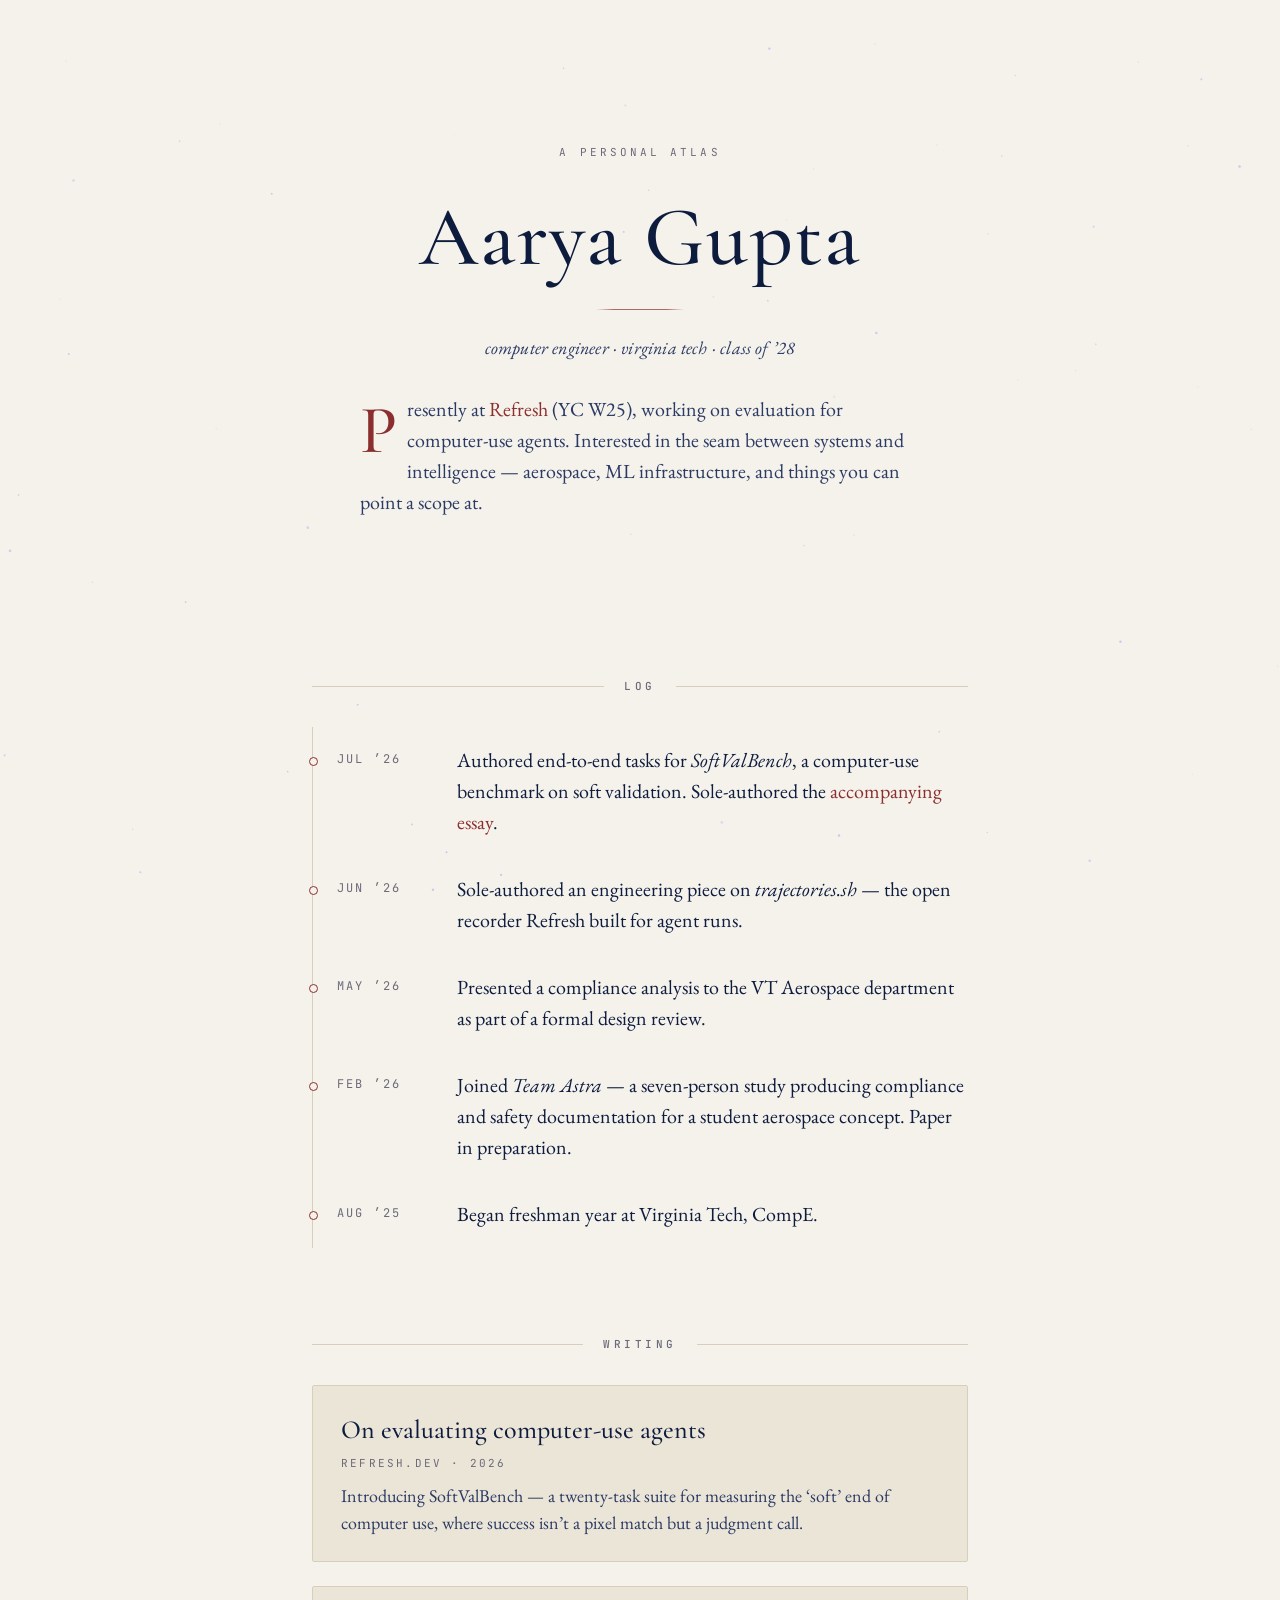
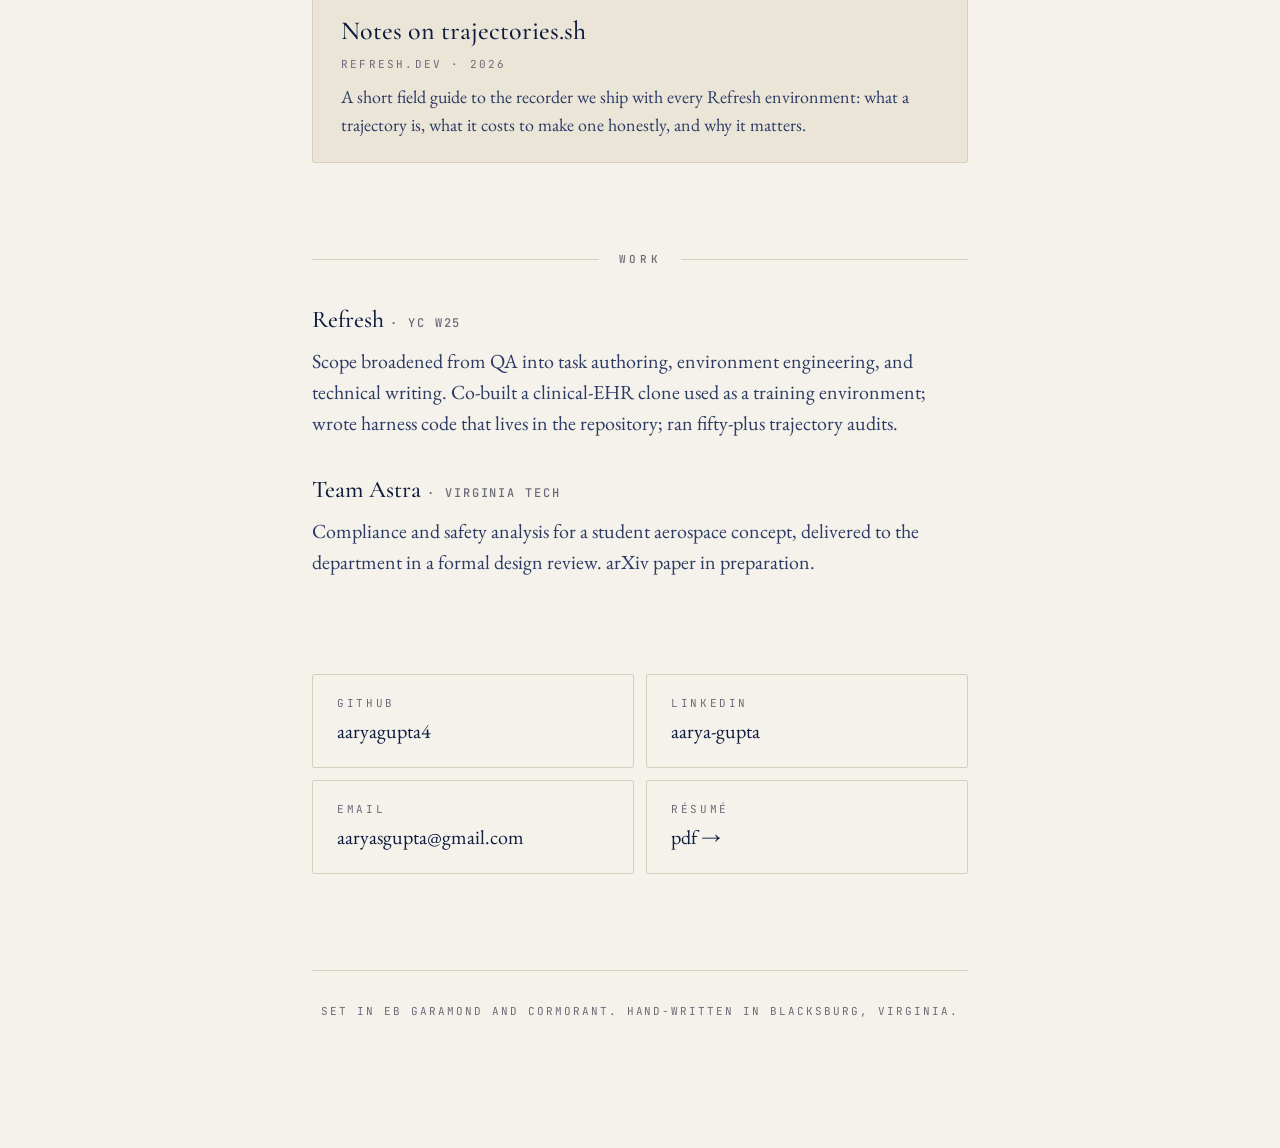
==== index.html @ b0f18395 "initial commit" ====
<!doctype html>
<html lang="en">
  <head>
    <meta charset="utf-8" />
    <meta name="viewport" content="width=device-width, initial-scale=1" />
    <title>Aarya Gupta</title>
    <meta name="description" content="Aarya Gupta — computer engineer, Virginia Tech." />
    <link rel="preconnect" href="https://fonts.googleapis.com" />
    <link rel="preconnect" href="https://fonts.gstatic.com" crossorigin />
    <link
      href="https://fonts.googleapis.com/css2?family=Cormorant+Garamond:ital,wght@0,400;0,500;0,600;1,400&family=EB+Garamond:ital,wght@0,400;0,500;1,400&family=JetBrains+Mono:wght@400;500&display=swap"
      rel="stylesheet"
    />
    <link rel="stylesheet" href="./styles.css" />
  </head>
  <body>
    <canvas id="stars" aria-hidden="true"></canvas>

    <main>
      <header class="hero">
        <p class="eyebrow">a personal atlas</p>
        <h1>Aarya&nbsp;Gupta</h1>
        <div class="rule" aria-hidden="true"></div>
        <p class="subtitle">
          computer engineer &middot; virginia tech &middot; class of &rsquo;28
        </p>
        <p class="lede">
          Presently at <a href="https://refresh.dev" target="_blank" rel="noopener">Refresh</a>
          (YC&nbsp;W25), working on evaluation for computer-use agents.
          Interested in the seam between systems and intelligence &mdash;
          aerospace, ML infrastructure, and things you can point a scope at.
        </p>
      </header>

      <section class="log" aria-labelledby="log-heading">
        <h2 id="log-heading"><span>log</span></h2>
        <ol class="entries">
          <li>
            <time>jul &rsquo;26</time>
            <div>
              <p>
                Authored end-to-end tasks for
                <em>SoftValBench</em>, a computer-use benchmark on soft
                validation. Sole-authored the
                <a href="https://refresh.dev/blog/cua-eval-benchmark" target="_blank" rel="noopener">accompanying essay</a>.
              </p>
            </div>
          </li>
          <li>
            <time>jun &rsquo;26</time>
            <div>
              <p>
                Sole-authored an engineering piece on
                <a href="https://refresh.dev/blog/trajectories-blog-post" target="_blank" rel="noopener"><em>trajectories.sh</em></a>
                &mdash; the open recorder Refresh built for agent runs.
              </p>
            </div>
          </li>
          <li>
            <time>may &rsquo;26</time>
            <div>
              <p>
                Presented a compliance analysis to the VT Aerospace
                department as part of a formal design review.
              </p>
            </div>
          </li>
          <li>
            <time>feb &rsquo;26</time>
            <div>
              <p>
                Joined <em>Team Astra</em> &mdash; a seven-person study
                producing compliance and safety documentation for a
                student aerospace concept. Paper in preparation.
              </p>
            </div>
          </li>
          <li>
            <time>aug &rsquo;25</time>
            <div>
              <p>Began freshman year at Virginia Tech, CompE.</p>
            </div>
          </li>
        </ol>
      </section>

      <section class="writing" aria-labelledby="writing-heading">
        <h2 id="writing-heading"><span>writing</span></h2>
        <ul class="papers">
          <li>
            <a href="https://refresh.dev/blog/cua-eval-benchmark" target="_blank" rel="noopener">
              <h3>On evaluating computer-use agents</h3>
              <p class="meta">refresh.dev &middot; 2026</p>
              <p class="excerpt">
                Introducing SoftValBench &mdash; a twenty-task suite for
                measuring the &lsquo;soft&rsquo; end of computer use, where
                success isn&rsquo;t a pixel match but a judgment call.
              </p>
            </a>
          </li>
          <li>
            <a href="https://refresh.dev/blog/trajectories-blog-post" target="_blank" rel="noopener">
              <h3>Notes on trajectories.sh</h3>
              <p class="meta">refresh.dev &middot; 2026</p>
              <p class="excerpt">
                A short field guide to the recorder we ship with every
                Refresh environment: what a trajectory is, what it costs
                to make one honestly, and why it matters.
              </p>
            </a>
          </li>
        </ul>
      </section>

      <section class="work" aria-labelledby="work-heading">
        <h2 id="work-heading"><span>work</span></h2>
        <div class="entries prose">
          <article>
            <h3>Refresh <span class="dim">&middot; YC W25</span></h3>
            <p>
              Scope broadened from QA into task authoring, environment
              engineering, and technical writing. Co-built a
              clinical-EHR clone used as a training environment; wrote
              harness code that lives in the repository; ran fifty-plus
              trajectory audits.
            </p>
          </article>
          <article>
            <h3>Team Astra <span class="dim">&middot; Virginia Tech</span></h3>
            <p>
              Compliance and safety analysis for a student aerospace
              concept, delivered to the department in a formal design
              review. arXiv paper in preparation.
            </p>
          </article>
        </div>
      </section>

      <nav class="tiles" aria-label="Links">
        <a href="https://github.com/aaryagupta4" target="_blank" rel="noopener">
          <span class="label">github</span>
          <span class="value">aaryagupta4</span>
        </a>
        <a href="https://www.linkedin.com/in/aarya-gupta-929689379" target="_blank" rel="noopener">
          <span class="label">linkedin</span>
          <span class="value">aarya&#8209;gupta</span>
        </a>
        <a href="mailto:aaryasgupta@gmail.com">
          <span class="label">email</span>
          <span class="value">aaryasgupta@gmail.com</span>
        </a>
        <a href="./resume.pdf">
          <span class="label">r&eacute;sum&eacute;</span>
          <span class="value">pdf &rarr;</span>
        </a>
      </nav>

      <footer>
        <p>
          Set in EB&nbsp;Garamond and Cormorant. Hand-written in
          Blacksburg, Virginia.
        </p>
      </footer>
    </main>

    <script src="./script.js" defer></script>
  </body>
</html>
---- styles.css ----
:root {
  --paper: #f5f2ec;
  --paper-warm: #ebe5d8;
  --ink: #0d1b3d;
  --ink-soft: #2b3a63;
  --dim: #6b6a78;
  --rule: #d7cfbc;
  --accent-red: #8b2e2e;
  --accent-red-soft: #a0334a;
  --star: #a89ee8;
  --star-dim: rgba(168, 158, 232, 0.35);

  --serif: "EB Garamond", "Cormorant Garamond", Georgia, serif;
  --serif-display: "Cormorant Garamond", "EB Garamond", Georgia, serif;
  --mono: "JetBrains Mono", ui-monospace, SFMono-Regular, Menlo, monospace;
}

@media (prefers-color-scheme: dark) {
  :root {
    --paper: #0b1230;
    --paper-warm: #141b3f;
    --ink: #ece7d8;
    --ink-soft: #c8c2b1;
    --dim: #8a8ba0;
    --rule: #2a3160;
    --accent-red: #d97070;
    --accent-red-soft: #e28a97;
    --star: #a89ee8;
    --star-dim: rgba(168, 158, 232, 0.55);
  }
}

* {
  box-sizing: border-box;
}

html,
body {
  margin: 0;
  padding: 0;
  background: var(--paper);
  color: var(--ink);
  font-family: var(--serif);
  font-size: 20px;
  line-height: 1.55;
  -webkit-font-smoothing: antialiased;
  -moz-osx-font-smoothing: grayscale;
  text-rendering: optimizeLegibility;
}

body {
  min-height: 100vh;
  overflow-x: hidden;
}

canvas#stars {
  position: fixed;
  inset: 0;
  width: 100%;
  height: 100%;
  z-index: 0;
  pointer-events: none;
  opacity: 0.75;
}

main {
  position: relative;
  z-index: 1;
  max-width: 720px;
  margin: 0 auto;
  padding: 96px 32px 128px;
}

a {
  color: var(--accent-red);
  text-decoration: none;
  border-bottom: 1px solid transparent;
  transition: border-color 180ms ease, color 180ms ease;
}

a:hover,
a:focus-visible {
  color: var(--accent-red-soft);
  border-bottom-color: currentColor;
}

/* Hero */
.hero {
  text-align: center;
  padding: 48px 0 72px;
}

.eyebrow {
  font-family: var(--mono);
  font-size: 11px;
  letter-spacing: 0.28em;
  text-transform: uppercase;
  color: var(--dim);
  margin: 0 0 32px;
}

.hero h1 {
  font-family: var(--serif-display);
  font-weight: 500;
  font-size: clamp(48px, 8vw, 84px);
  letter-spacing: 0.02em;
  margin: 0;
  line-height: 1.05;
  color: var(--ink);
}

.rule {
  width: 88px;
  height: 1px;
  margin: 28px auto 24px;
  background: linear-gradient(
    to right,
    transparent,
    var(--accent-red) 20%,
    var(--accent-red) 80%,
    transparent
  );
  opacity: 0.7;
}

.subtitle {
  font-family: var(--serif);
  font-style: italic;
  font-size: 18px;
  color: var(--ink-soft);
  margin: 0 0 32px;
  letter-spacing: 0.01em;
}

.lede {
  max-width: 560px;
  margin: 0 auto;
  font-size: 20px;
  color: var(--ink-soft);
  text-align: left;
  hyphens: auto;
}

.lede::first-letter {
  font-family: var(--serif-display);
  font-size: 3.4em;
  float: left;
  line-height: 0.9;
  padding: 6px 10px 0 0;
  color: var(--accent-red);
  font-weight: 500;
}

/* Section headings */
section {
  margin: 88px 0;
}

section h2 {
  font-family: var(--mono);
  font-size: 11px;
  font-weight: 500;
  letter-spacing: 0.32em;
  text-transform: uppercase;
  color: var(--dim);
  margin: 0 0 32px;
  display: flex;
  align-items: center;
  gap: 16px;
}

section h2::before,
section h2::after {
  content: "";
  flex: 1;
  height: 1px;
  background: var(--rule);
}

section h2 span {
  padding: 0 4px;
}

/* Log entries */
.log .entries {
  list-style: none;
  margin: 0;
  padding: 0;
  border-left: 1px solid var(--rule);
}

.log .entries li {
  display: grid;
  grid-template-columns: 96px 1fr;
  gap: 24px;
  padding: 18px 0 18px 24px;
  position: relative;
}

.log .entries li::before {
  content: "";
  position: absolute;
  left: -4px;
  top: 30px;
  width: 7px;
  height: 7px;
  border-radius: 50%;
  background: var(--paper);
  border: 1px solid var(--accent-red);
}

.log .entries time {
  font-family: var(--mono);
  font-size: 12px;
  letter-spacing: 0.18em;
  text-transform: uppercase;
  color: var(--dim);
  padding-top: 5px;
}

.log .entries p {
  margin: 0;
  color: var(--ink);
}

.log .entries em,
.work em {
  font-style: italic;
  color: var(--ink);
}

/* Writing */
.papers {
  list-style: none;
  margin: 0;
  padding: 0;
  display: grid;
  gap: 24px;
}

.papers li a {
  display: block;
  padding: 24px 28px;
  background: var(--paper-warm);
  border: 1px solid var(--rule);
  border-radius: 2px;
  color: var(--ink);
  transition: transform 220ms ease, border-color 220ms ease;
}

.papers li a:hover {
  transform: translateY(-2px);
  border-color: var(--accent-red);
  border-bottom-color: var(--accent-red);
}

.papers h3 {
  font-family: var(--serif-display);
  font-size: 26px;
  font-weight: 500;
  margin: 0 0 4px;
  color: var(--ink);
}

.papers .meta {
  font-family: var(--mono);
  font-size: 11px;
  letter-spacing: 0.2em;
  text-transform: uppercase;
  color: var(--dim);
  margin: 0 0 10px;
}

.papers .excerpt {
  margin: 0;
  color: var(--ink-soft);
  font-size: 18px;
}

/* Work */
.work .prose article {
  margin: 0 0 32px;
}

.work h3 {
  font-family: var(--serif-display);
  font-weight: 500;
  font-size: 24px;
  margin: 0 0 8px;
  color: var(--ink);
}

.work .dim {
  color: var(--dim);
  font-family: var(--mono);
  font-size: 12px;
  letter-spacing: 0.16em;
  text-transform: uppercase;
}

.work p {
  margin: 0;
  color: var(--ink-soft);
}

/* Tiles */
.tiles {
  display: grid;
  grid-template-columns: repeat(2, 1fr);
  gap: 12px;
  margin: 96px 0 48px;
}

.tiles a {
  display: flex;
  flex-direction: column;
  gap: 4px;
  padding: 20px 24px;
  border: 1px solid var(--rule);
  border-radius: 2px;
  color: var(--ink);
  background: transparent;
  transition: border-color 200ms ease, background 200ms ease;
}

.tiles a:hover {
  border-color: var(--accent-red);
  background: var(--paper-warm);
}

.tiles .label {
  font-family: var(--mono);
  font-size: 11px;
  letter-spacing: 0.24em;
  text-transform: uppercase;
  color: var(--dim);
}

.tiles .value {
  font-family: var(--serif);
  font-size: 20px;
  color: var(--ink);
}

/* Footer */
footer {
  text-align: center;
  margin-top: 96px;
  padding-top: 32px;
  border-top: 1px solid var(--rule);
}

footer p {
  font-family: var(--mono);
  font-size: 11px;
  letter-spacing: 0.18em;
  text-transform: uppercase;
  color: var(--dim);
  margin: 0;
}

/* Reveal-on-scroll (progressive enhancement) */
.reveal {
  opacity: 0;
  transform: translateY(8px);
  transition: opacity 700ms ease, transform 700ms ease;
}

.reveal.in {
  opacity: 1;
  transform: none;
}

@media (prefers-reduced-motion: reduce) {
  .reveal {
    opacity: 1;
    transform: none;
    transition: none;
  }
  canvas#stars {
    display: none;
  }
}

@media (max-width: 560px) {
  main {
    padding: 64px 22px 96px;
  }
  .log .entries li {
    grid-template-columns: 84px 1fr;
    gap: 16px;
  }
  .tiles {
    grid-template-columns: 1fr;
  }
  html,
  body {
    font-size: 18px;
  }
}
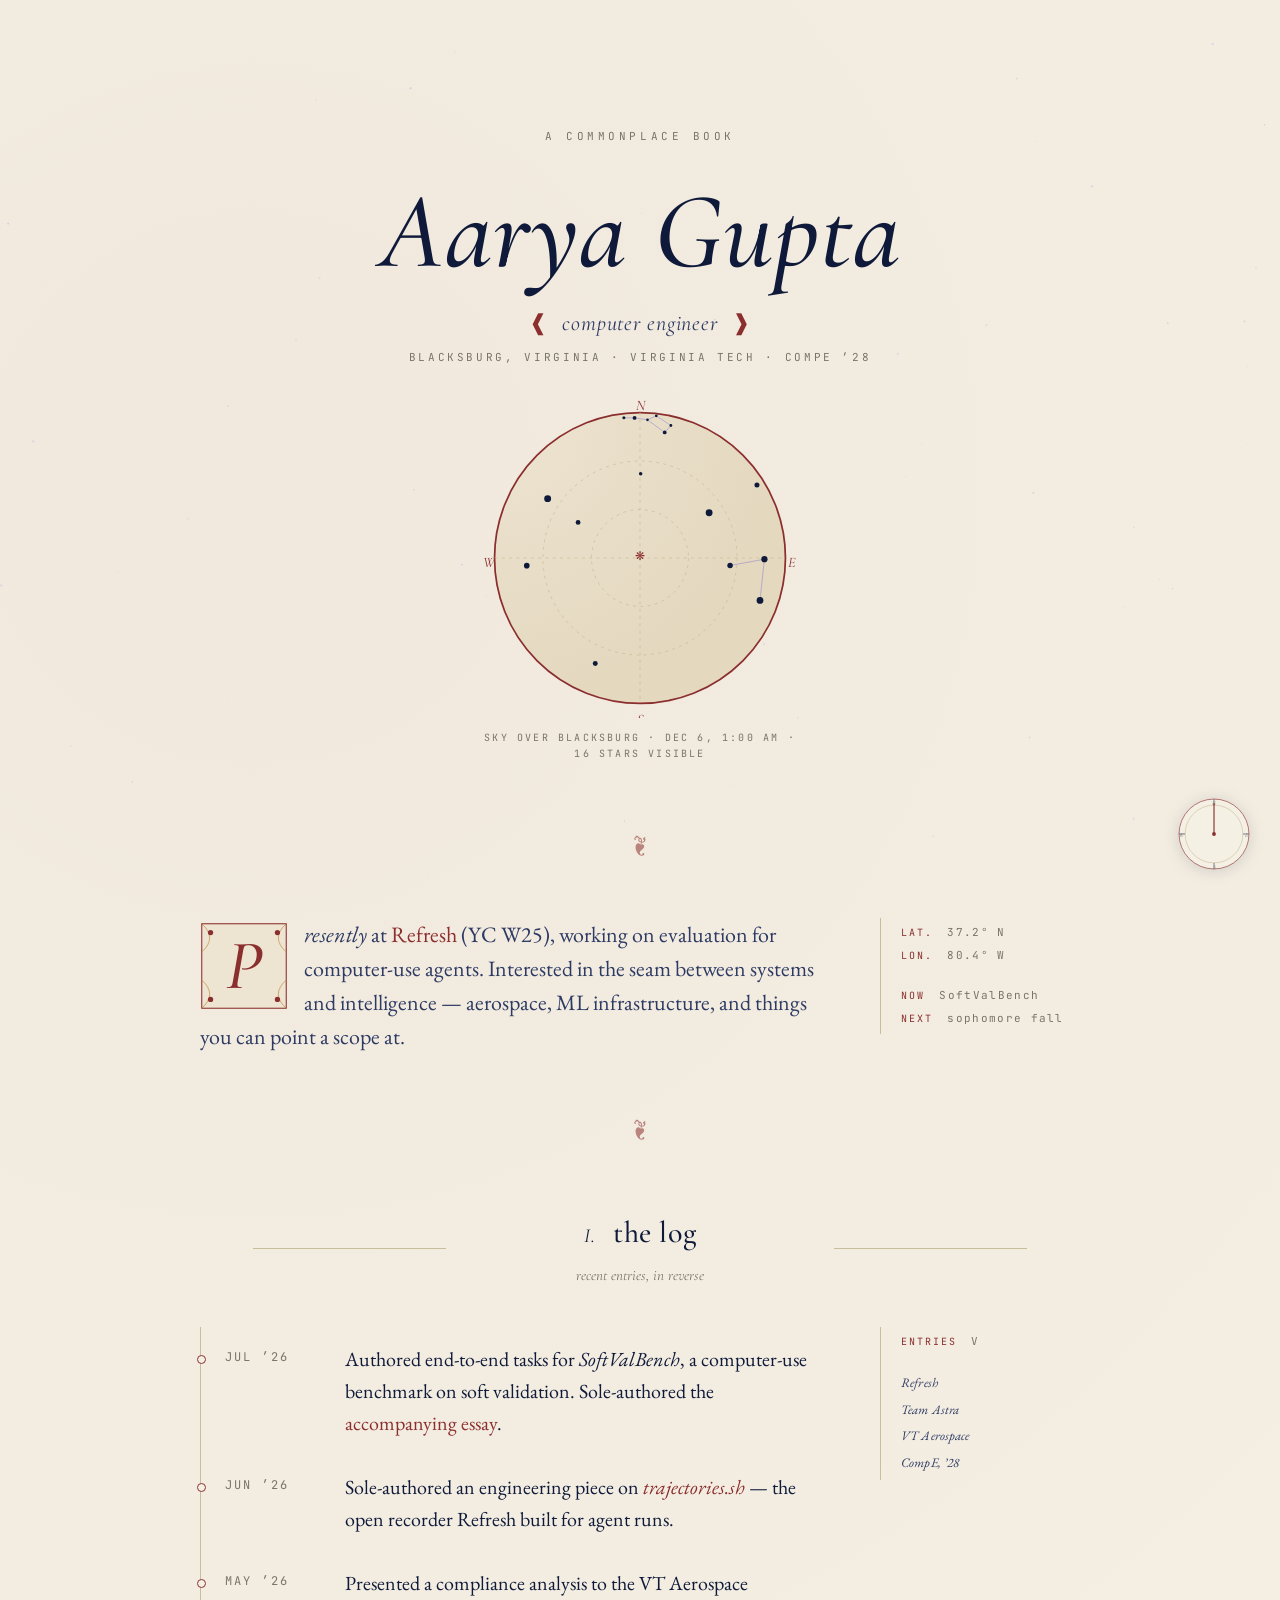
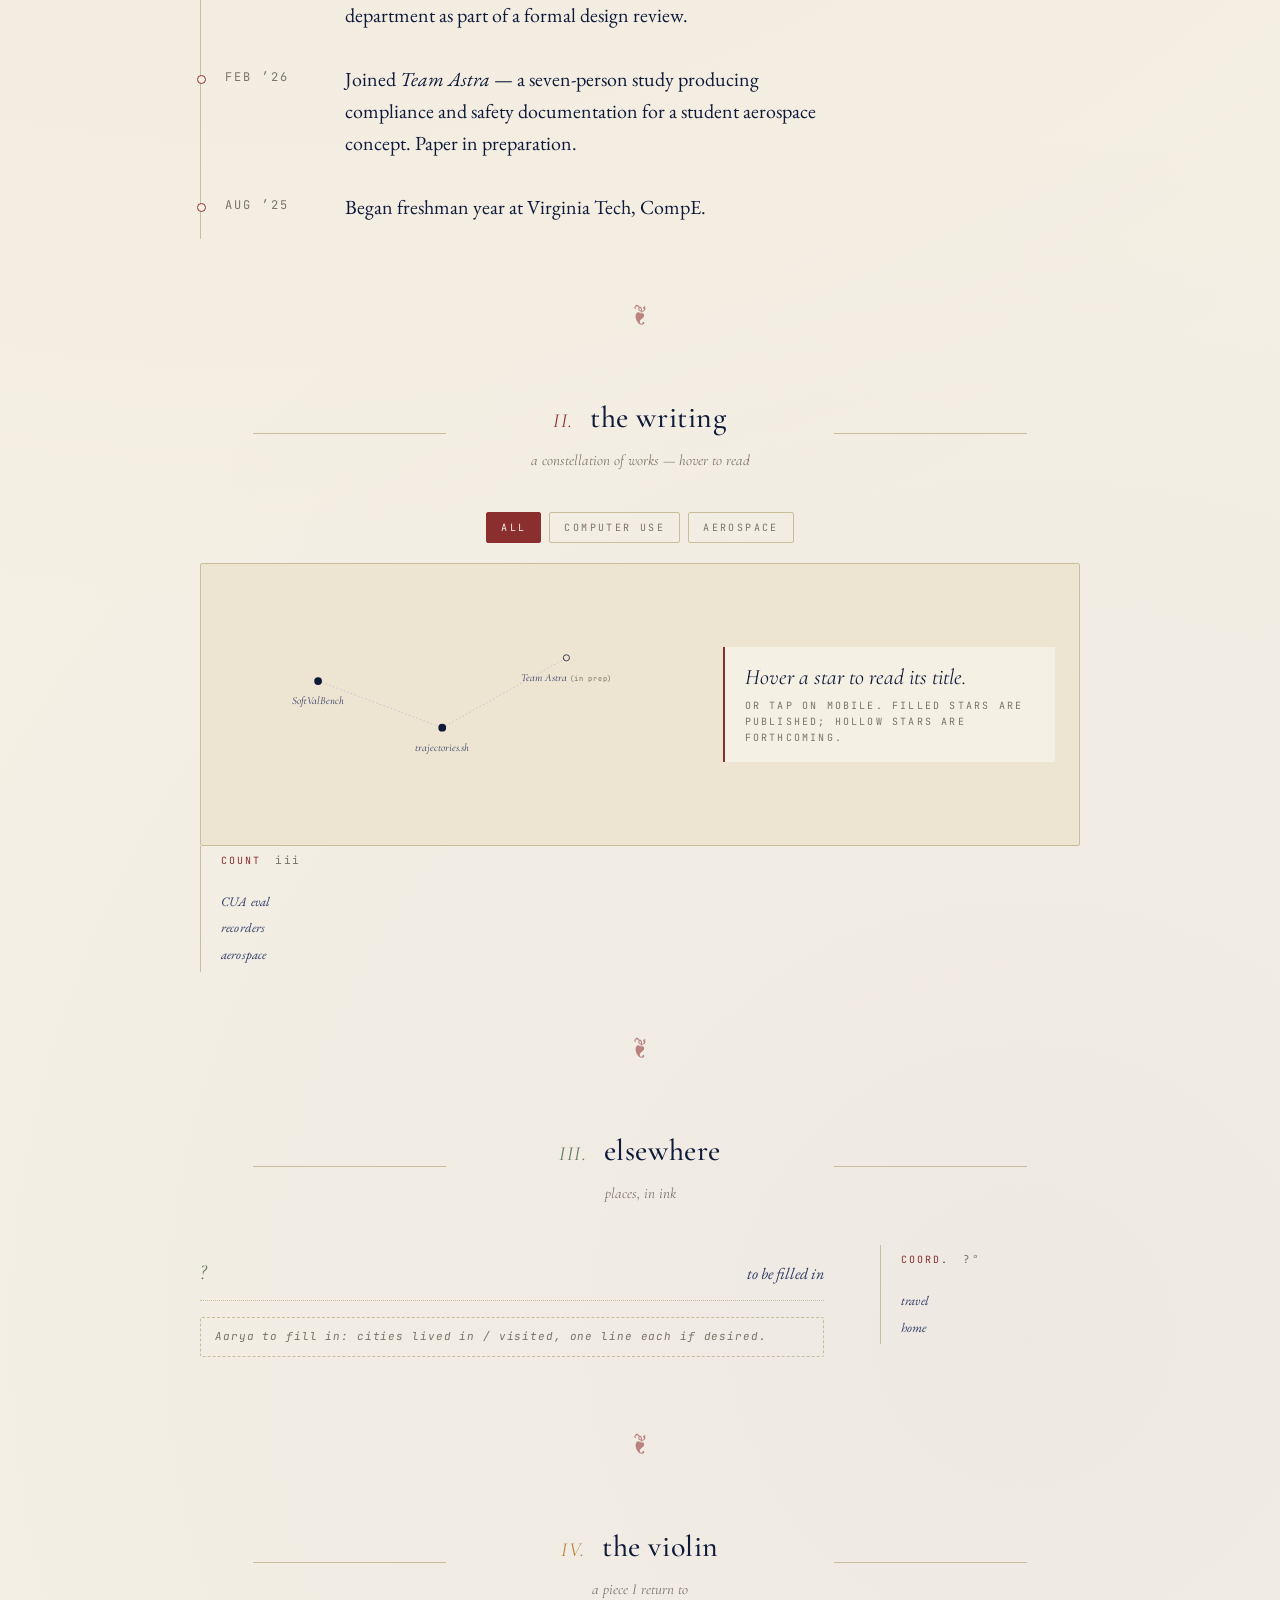
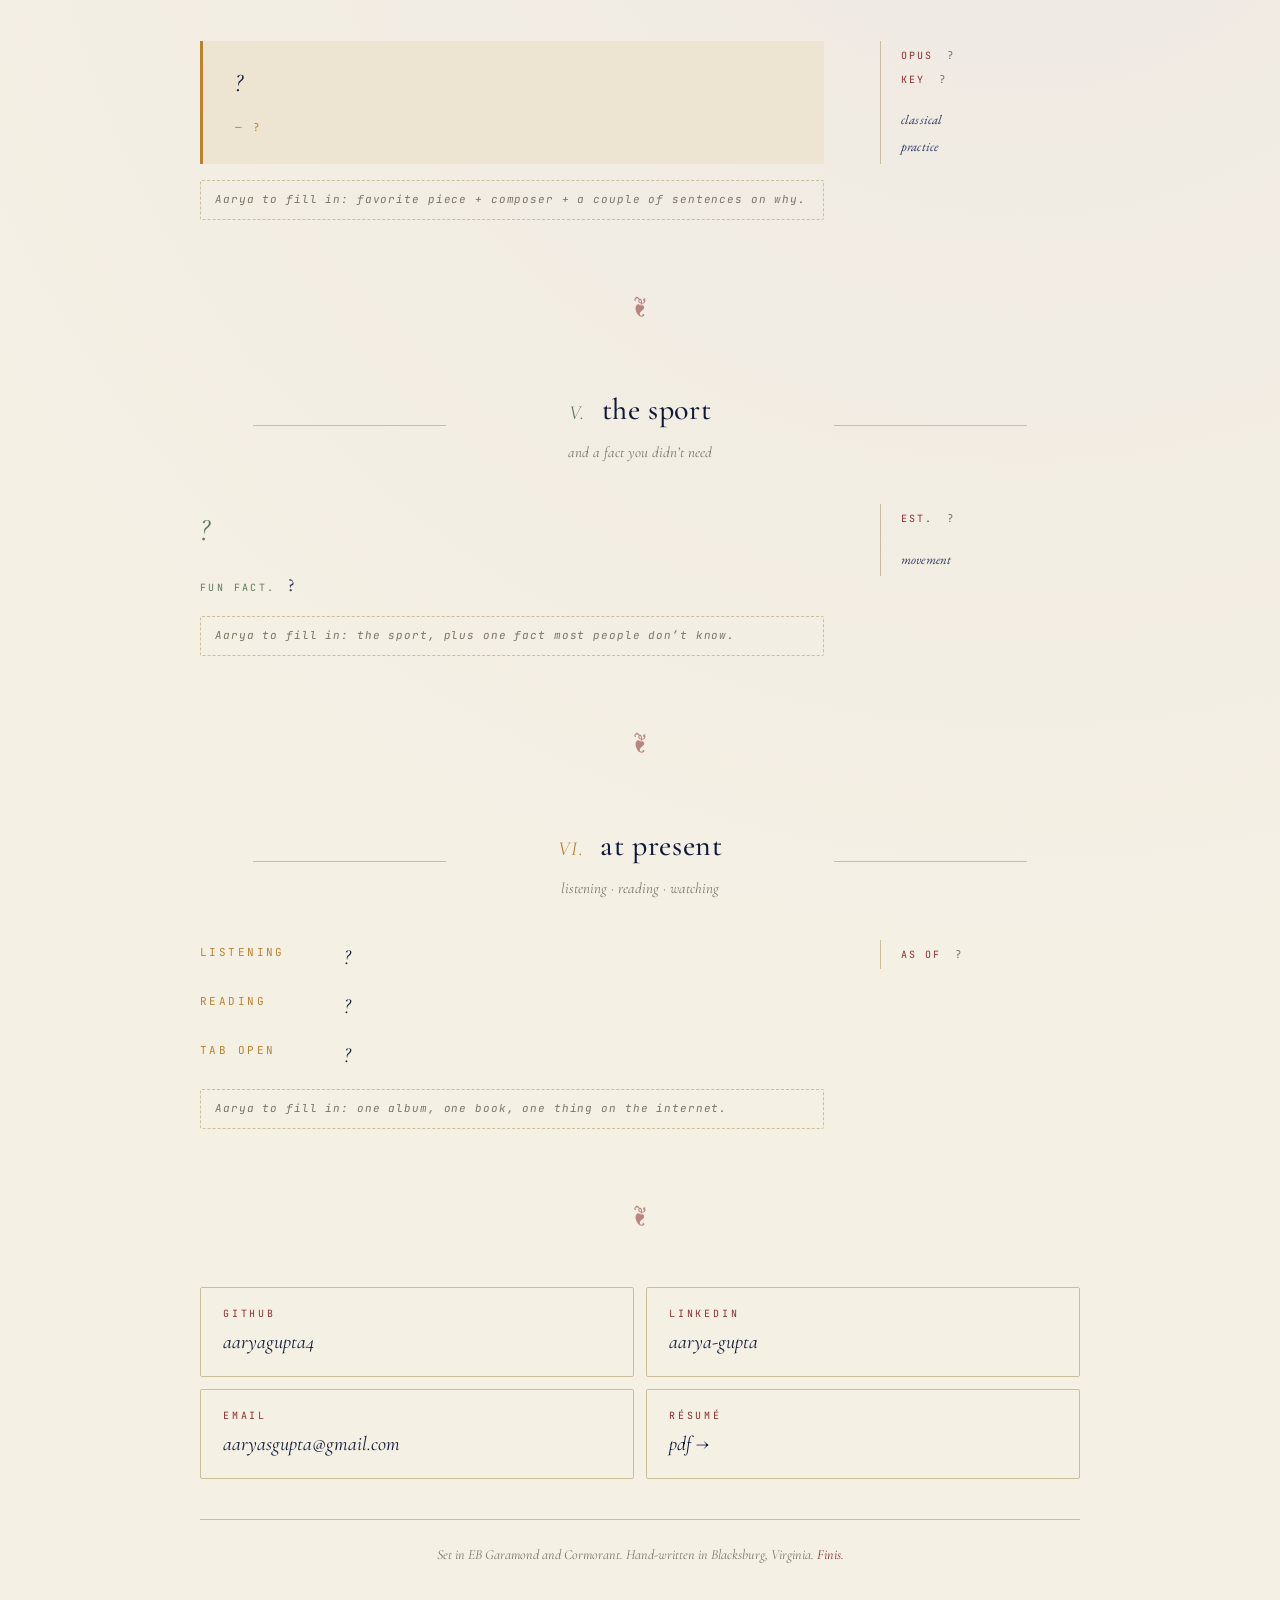
==== commit 102bc805: "layout: commonplace book with astrolabe, sky chart, constellation of works" ====
--- a/index.html
+++ b/index.html
@@ -4,11 +4,11 @@
     <meta charset="utf-8" />
     <meta name="viewport" content="width=device-width, initial-scale=1" />
     <title>Aarya Gupta</title>
-    <meta name="description" content="Aarya Gupta — computer engineer, Virginia Tech." />
+    <meta name="description" content="Aarya Gupta — computer engineer, Virginia Tech. A commonplace book." />
     <link rel="preconnect" href="https://fonts.googleapis.com" />
     <link rel="preconnect" href="https://fonts.gstatic.com" crossorigin />
     <link
-      href="https://fonts.googleapis.com/css2?family=Cormorant+Garamond:ital,wght@0,400;0,500;0,600;1,400&family=EB+Garamond:ital,wght@0,400;0,500;1,400&family=JetBrains+Mono:wght@400;500&display=swap"
+      href="https://fonts.googleapis.com/css2?family=Cormorant+Garamond:ital,wght@0,400;0,500;0,600;1,400;1,500&family=EB+Garamond:ital,wght@0,400;0,500;1,400;1,500&family=JetBrains+Mono:wght@400;500&display=swap"
       rel="stylesheet"
     />
     <link rel="stylesheet" href="./styles.css" />
@@ -16,149 +16,374 @@
   <body>
     <canvas id="stars" aria-hidden="true"></canvas>
 
+    <!-- ASTROLABE: fixed scroll indicator + section nav -->
+    <nav class="astrolabe" aria-label="Section navigation">
+      <div class="astrolabe-ring">
+        <svg viewBox="0 0 100 100" class="astrolabe-svg" aria-hidden="true">
+          <!-- outer ring -->
+          <circle cx="50" cy="50" r="46" class="ring-outer" />
+          <circle cx="50" cy="50" r="38" class="ring-inner" />
+          <!-- tick marks -->
+          <g class="ticks">
+            <line x1="50" y1="4"  x2="50" y2="12" />
+            <line x1="96" y1="50" x2="88" y2="50" />
+            <line x1="50" y1="96" x2="50" y2="88" />
+            <line x1="4"  y1="50" x2="12" y2="50" />
+          </g>
+          <!-- cardinal marks -->
+          <text x="50" y="10" class="cardinal">N</text>
+          <text x="93" y="52" class="cardinal">E</text>
+          <text x="50" y="94" class="cardinal">S</text>
+          <text x="7"  y="52" class="cardinal">W</text>
+          <!-- rotating hand (JS updates rotation via CSS var) -->
+          <line
+            x1="50" y1="50" x2="50" y2="10"
+            class="hand"
+            id="astro-hand"
+          />
+          <circle cx="50" cy="50" r="2.5" class="hub" />
+        </svg>
+        <ul class="astro-nav">
+          <li><a href="#log">I</a></li>
+          <li><a href="#writing">II</a></li>
+          <li><a href="#elsewhere">III</a></li>
+          <li><a href="#violin">IV</a></li>
+          <li><a href="#sport">V</a></li>
+          <li><a href="#now">VI</a></li>
+        </ul>
+      </div>
+    </nav>
+
     <main>
-      <header class="hero">
-        <p class="eyebrow">a personal atlas</p>
+      <!-- FRONTISPIECE -->
+      <header class="frontispiece">
+        <p class="eyebrow">a commonplace book</p>
         <h1>Aarya&nbsp;Gupta</h1>
-        <div class="rule" aria-hidden="true"></div>
-        <p class="subtitle">
-          computer engineer &middot; virginia tech &middot; class of &rsquo;28
+        <p class="colophon-line">
+          <span>&#10096;</span> computer engineer <span>&#10097;</span>
         </p>
-        <p class="lede">
-          Presently at <a href="https://refresh.dev" target="_blank" rel="noopener">Refresh</a>
-          (YC&nbsp;W25), working on evaluation for computer-use agents.
-          Interested in the seam between systems and intelligence &mdash;
-          aerospace, ML infrastructure, and things you can point a scope at.
-        </p>
+        <p class="location">Blacksburg, Virginia &middot; Virginia Tech &middot; CompE &rsquo;28</p>
+
+        <!-- Live star chart of the sky over Blacksburg tonight -->
+        <figure class="sky-chart" aria-label="Star chart of the sky over Blacksburg at the current moment">
+          <svg viewBox="-110 -110 220 220" class="sky-svg" id="sky-svg" aria-hidden="true">
+            <defs>
+              <radialGradient id="sky-fill" cx="0" cy="0" r="1">
+                <stop offset="0%" stop-color="var(--paper-warm)" />
+                <stop offset="100%" stop-color="var(--paper-deep)" />
+              </radialGradient>
+            </defs>
+            <!-- horizon disk -->
+            <circle cx="0" cy="0" r="100" class="horizon" fill="url(#sky-fill)" />
+            <!-- altitude rings: 30°, 60° -->
+            <circle cx="0" cy="0" r="66.7" class="alt-ring" />
+            <circle cx="0" cy="0" r="33.3" class="alt-ring" />
+            <!-- cardinal cross -->
+            <line x1="0" y1="-100" x2="0" y2="100" class="cross" />
+            <line x1="-100" y1="0" x2="100" y2="0" class="cross" />
+            <text x="0" y="-104" class="sky-cardinal">N</text>
+            <text x="104" y="4" class="sky-cardinal">E</text>
+            <text x="0" y="112" class="sky-cardinal">S</text>
+            <text x="-104" y="4" class="sky-cardinal">W</text>
+            <!-- stars + constellation lines drawn by JS into #sky-stars -->
+            <g id="sky-lines"></g>
+            <g id="sky-stars"></g>
+            <text x="0" y="0" id="sky-zenith" class="zenith">&#10059;</text>
+          </svg>
+          <figcaption>
+            <span id="sky-caption">sky over Blacksburg, computing&hellip;</span>
+          </figcaption>
+        </figure>
       </header>
 
-      <section class="log" aria-labelledby="log-heading">
-        <h2 id="log-heading"><span>log</span></h2>
-        <ol class="entries">
-          <li>
-            <time>jul &rsquo;26</time>
-            <div>
+      <div class="fleuron" aria-hidden="true">&#10086;</div>
+
+      <!-- OPENING with illuminated drop cap -->
+      <section class="chapter opening">
+        <div class="body">
+          <p class="lede">
+            <span class="illum" aria-hidden="true">
+              <svg viewBox="0 0 100 100" class="illum-svg">
+                <rect x="2" y="2" width="96" height="96" class="illum-frame" />
+                <path d="M 2 2 Q 20 18, 2 34 M 98 2 Q 80 18, 98 34 M 2 98 Q 20 82, 2 66 M 98 98 Q 80 82, 98 66" class="illum-vine" />
+                <circle cx="12" cy="12" r="3" class="illum-dot" />
+                <circle cx="88" cy="12" r="3" class="illum-dot" />
+                <circle cx="12" cy="88" r="3" class="illum-dot" />
+                <circle cx="88" cy="88" r="3" class="illum-dot" />
+              </svg>
+              <span class="illum-letter">P</span>
+            </span><span class="illum-rest">resently</span> at
+            <a class="link-red" href="https://refresh.dev" target="_blank" rel="noopener">Refresh</a>
+            (YC&nbsp;W25), working on evaluation for computer-use
+            agents. Interested in the seam between systems and
+            intelligence &mdash; aerospace, ML infrastructure, and
+            things you can point a scope at.
+          </p>
+        </div>
+        <aside class="margin">
+          <p><span class="marg-label">lat.</span> 37.2&deg;&nbsp;N</p>
+          <p><span class="marg-label">lon.</span> 80.4&deg;&nbsp;W</p>
+          <p class="sp"></p>
+          <p><span class="marg-label">now</span> SoftValBench</p>
+          <p><span class="marg-label">next</span> sophomore fall</p>
+        </aside>
+      </section>
+
+      <div class="fleuron" aria-hidden="true">&#10086;</div>
+
+      <!-- LOG -->
+      <section class="chapter log" data-hue="navy" id="log">
+        <header class="chapter-head">
+          <span class="numeral">I.</span>
+          <h2>the log</h2>
+          <p class="chapter-note">recent entries, in reverse</p>
+        </header>
+
+        <div class="body">
+          <ol class="entries">
+            <li>
+              <time>jul &rsquo;26</time>
               <p>
                 Authored end-to-end tasks for
-                <em>SoftValBench</em>, a computer-use benchmark on soft
-                validation. Sole-authored the
-                <a href="https://refresh.dev/blog/cua-eval-benchmark" target="_blank" rel="noopener">accompanying essay</a>.
+                <em>SoftValBench</em>, a computer-use benchmark on
+                soft validation. Sole-authored the
+                <a class="link-red" href="https://refresh.dev/blog/cua-eval-benchmark" target="_blank" rel="noopener">accompanying essay</a>.
               </p>
-            </div>
-          </li>
-          <li>
-            <time>jun &rsquo;26</time>
-            <div>
+            </li>
+            <li>
+              <time>jun &rsquo;26</time>
               <p>
                 Sole-authored an engineering piece on
-                <a href="https://refresh.dev/blog/trajectories-blog-post" target="_blank" rel="noopener"><em>trajectories.sh</em></a>
+                <a class="link-red" href="https://refresh.dev/blog/trajectories-blog-post" target="_blank" rel="noopener"><em>trajectories.sh</em></a>
                 &mdash; the open recorder Refresh built for agent runs.
               </p>
+            </li>
+            <li>
+              <time>may &rsquo;26</time>
+              <p>Presented a compliance analysis to the VT Aerospace department as part of a formal design review.</p>
+            </li>
+            <li>
+              <time>feb &rsquo;26</time>
+              <p>
+                Joined <em>Team Astra</em> &mdash; a seven-person study producing compliance and safety documentation for a student aerospace concept. Paper in preparation.
+              </p>
+            </li>
+            <li>
+              <time>aug &rsquo;25</time>
+              <p>Began freshman year at Virginia Tech, CompE.</p>
+            </li>
+          </ol>
+        </div>
+
+        <aside class="margin">
+          <p><span class="marg-label">entries</span> V</p>
+          <p class="sp"></p>
+          <p class="cross-ref">Refresh</p>
+          <p class="cross-ref">Team&nbsp;Astra</p>
+          <p class="cross-ref">VT&nbsp;Aerospace</p>
+          <p class="cross-ref">CompE, &rsquo;28</p>
+        </aside>
+      </section>
+
+      <div class="fleuron" aria-hidden="true">&#10086;</div>
+
+      <!-- WRITING: constellation of works -->
+      <section class="chapter writing" data-hue="red" id="writing">
+        <header class="chapter-head">
+          <span class="numeral">II.</span>
+          <h2>the writing</h2>
+          <p class="chapter-note">a constellation of works &mdash; hover to read</p>
+        </header>
+
+        <div class="body body-full">
+          <div class="filter-row" role="tablist" aria-label="Filter writing">
+            <button class="filter is-active" role="tab" data-filter="all">All</button>
+            <button class="filter" role="tab" data-filter="cua">Computer&nbsp;Use</button>
+            <button class="filter" role="tab" data-filter="aero">Aerospace</button>
+          </div>
+
+          <div class="constellation-wrap">
+            <svg viewBox="0 0 600 300" class="constellation" id="works-constellation">
+              <g class="c-lines">
+                <line x1="120" y1="120" x2="280" y2="180" />
+                <line x1="280" y1="180" x2="440" y2="90" />
+              </g>
+              <g class="c-stars">
+                <g class="star-node" data-title="On evaluating computer-use agents" data-meta="essay · refresh.dev · 2026" data-href="https://refresh.dev/blog/cua-eval-benchmark" data-tag="cua" tabindex="0" role="link">
+                  <circle cx="120" cy="120" r="14" class="halo" />
+                  <circle cx="120" cy="120" r="5" class="core" />
+                  <text x="120" y="150" class="star-label">SoftValBench</text>
+                </g>
+                <g class="star-node" data-title="Notes on trajectories.sh" data-meta="essay · refresh.dev · 2026" data-href="https://refresh.dev/blog/trajectories-blog-post" data-tag="cua" tabindex="0" role="link">
+                  <circle cx="280" cy="180" r="14" class="halo" />
+                  <circle cx="280" cy="180" r="5" class="core" />
+                  <text x="280" y="210" class="star-label">trajectories.sh</text>
+                </g>
+                <g class="star-node dim-node" data-title="Team Astra compliance analysis" data-meta="paper · in preparation" data-href="" data-tag="aero" tabindex="0" role="link">
+                  <circle cx="440" cy="90" r="14" class="halo" />
+                  <circle cx="440" cy="90" r="4" class="core" />
+                  <text x="440" y="120" class="star-label">Team Astra&nbsp;<tspan class="star-sub">(in prep)</tspan></text>
+                </g>
+              </g>
+            </svg>
+
+            <div class="star-readout" id="star-readout" aria-live="polite">
+              <p class="readout-title">Hover a star to read its title.</p>
+              <p class="readout-meta">Or tap on mobile. Filled stars are published; hollow stars are forthcoming.</p>
             </div>
-          </li>
-          <li>
-            <time>may &rsquo;26</time>
-            <div>
-              <p>
-                Presented a compliance analysis to the VT Aerospace
-                department as part of a formal design review.
-              </p>
-            </div>
-          </li>
-          <li>
-            <time>feb &rsquo;26</time>
-            <div>
-              <p>
-                Joined <em>Team Astra</em> &mdash; a seven-person study
-                producing compliance and safety documentation for a
-                student aerospace concept. Paper in preparation.
-              </p>
-            </div>
-          </li>
-          <li>
-            <time>aug &rsquo;25</time>
-            <div>
-              <p>Began freshman year at Virginia Tech, CompE.</p>
-            </div>
-          </li>
-        </ol>
-      </section>
-
-      <section class="writing" aria-labelledby="writing-heading">
-        <h2 id="writing-heading"><span>writing</span></h2>
-        <ul class="papers">
-          <li>
-            <a href="https://refresh.dev/blog/cua-eval-benchmark" target="_blank" rel="noopener">
-              <h3>On evaluating computer-use agents</h3>
-              <p class="meta">refresh.dev &middot; 2026</p>
-              <p class="excerpt">
-                Introducing SoftValBench &mdash; a twenty-task suite for
-                measuring the &lsquo;soft&rsquo; end of computer use, where
-                success isn&rsquo;t a pixel match but a judgment call.
-              </p>
-            </a>
-          </li>
-          <li>
-            <a href="https://refresh.dev/blog/trajectories-blog-post" target="_blank" rel="noopener">
-              <h3>Notes on trajectories.sh</h3>
-              <p class="meta">refresh.dev &middot; 2026</p>
-              <p class="excerpt">
-                A short field guide to the recorder we ship with every
-                Refresh environment: what a trajectory is, what it costs
-                to make one honestly, and why it matters.
-              </p>
-            </a>
-          </li>
-        </ul>
-      </section>
-
-      <section class="work" aria-labelledby="work-heading">
-        <h2 id="work-heading"><span>work</span></h2>
-        <div class="entries prose">
-          <article>
-            <h3>Refresh <span class="dim">&middot; YC W25</span></h3>
-            <p>
-              Scope broadened from QA into task authoring, environment
-              engineering, and technical writing. Co-built a
-              clinical-EHR clone used as a training environment; wrote
-              harness code that lives in the repository; ran fifty-plus
-              trajectory audits.
-            </p>
-          </article>
-          <article>
-            <h3>Team Astra <span class="dim">&middot; Virginia Tech</span></h3>
-            <p>
-              Compliance and safety analysis for a student aerospace
-              concept, delivered to the department in a formal design
-              review. arXiv paper in preparation.
-            </p>
-          </article>
-        </div>
-      </section>
-
-      <nav class="tiles" aria-label="Links">
-        <a href="https://github.com/aaryagupta4" target="_blank" rel="noopener">
-          <span class="label">github</span>
-          <span class="value">aaryagupta4</span>
-        </a>
-        <a href="https://www.linkedin.com/in/aarya-gupta-929689379" target="_blank" rel="noopener">
-          <span class="label">linkedin</span>
-          <span class="value">aarya&#8209;gupta</span>
-        </a>
-        <a href="mailto:aaryasgupta@gmail.com">
-          <span class="label">email</span>
-          <span class="value">aaryasgupta@gmail.com</span>
-        </a>
-        <a href="./resume.pdf">
-          <span class="label">r&eacute;sum&eacute;</span>
-          <span class="value">pdf &rarr;</span>
-        </a>
-      </nav>
-
-      <footer>
-        <p>
+          </div>
+        </div>
+
+        <aside class="margin">
+          <p><span class="marg-label">count</span> iii</p>
+          <p class="sp"></p>
+          <p class="cross-ref">CUA eval</p>
+          <p class="cross-ref">recorders</p>
+          <p class="cross-ref">aerospace</p>
+        </aside>
+      </section>
+
+      <div class="fleuron" aria-hidden="true">&#10086;</div>
+
+      <!-- PLACES -->
+      <section class="chapter places" data-hue="sage" id="elsewhere">
+        <header class="chapter-head">
+          <span class="numeral">III.</span>
+          <h2>elsewhere</h2>
+          <p class="chapter-note">places, in ink</p>
+        </header>
+
+        <div class="body">
+          <ul class="place-list">
+            <li>
+              <span class="place">?</span>
+              <span class="note">to be filled in</span>
+            </li>
+          </ul>
+          <p class="placeholder-note">
+            Aarya to fill in: cities lived in / visited, one line each if desired.
+          </p>
+        </div>
+
+        <aside class="margin">
+          <p><span class="marg-label">coord.</span> ?&deg;</p>
+          <p class="sp"></p>
+          <p class="cross-ref">travel</p>
+          <p class="cross-ref">home</p>
+        </aside>
+      </section>
+
+      <div class="fleuron" aria-hidden="true">&#10086;</div>
+
+      <!-- VIOLIN -->
+      <section class="chapter violin" data-hue="amber" id="violin">
+        <header class="chapter-head">
+          <span class="numeral">IV.</span>
+          <h2>the violin</h2>
+          <p class="chapter-note">a piece I return to</p>
+        </header>
+
+        <div class="body">
+          <blockquote class="pull">
+            <p>?</p>
+            <cite>&mdash; ?</cite>
+          </blockquote>
+          <p class="placeholder-note">
+            Aarya to fill in: favorite piece + composer + a couple of sentences on why.
+          </p>
+        </div>
+
+        <aside class="margin">
+          <p><span class="marg-label">opus</span> ?</p>
+          <p><span class="marg-label">key</span> ?</p>
+          <p class="sp"></p>
+          <p class="cross-ref">classical</p>
+          <p class="cross-ref">practice</p>
+        </aside>
+      </section>
+
+      <div class="fleuron" aria-hidden="true">&#10086;</div>
+
+      <!-- SPORT -->
+      <section class="chapter sport" data-hue="sage" id="sport">
+        <header class="chapter-head">
+          <span class="numeral">V.</span>
+          <h2>the sport</h2>
+          <p class="chapter-note">and a fact you didn&rsquo;t need</p>
+        </header>
+
+        <div class="body">
+          <p class="sport-name">?</p>
+          <p class="fact">
+            <span class="fact-label">fun fact.</span> ?
+          </p>
+          <p class="placeholder-note">
+            Aarya to fill in: the sport, plus one fact most people don&rsquo;t know.
+          </p>
+        </div>
+
+        <aside class="margin">
+          <p><span class="marg-label">est.</span> ?</p>
+          <p class="sp"></p>
+          <p class="cross-ref">movement</p>
+        </aside>
+      </section>
+
+      <div class="fleuron" aria-hidden="true">&#10086;</div>
+
+      <!-- NOW -->
+      <section class="chapter now" data-hue="amber" id="now">
+        <header class="chapter-head">
+          <span class="numeral">VI.</span>
+          <h2>at present</h2>
+          <p class="chapter-note">listening &middot; reading &middot; watching</p>
+        </header>
+
+        <div class="body">
+          <dl class="now-list">
+            <dt>listening</dt>
+            <dd>?</dd>
+            <dt>reading</dt>
+            <dd>?</dd>
+            <dt>tab open</dt>
+            <dd>?</dd>
+          </dl>
+          <p class="placeholder-note">
+            Aarya to fill in: one album, one book, one thing on the internet.
+          </p>
+        </div>
+
+        <aside class="margin">
+          <p><span class="marg-label">as of</span> ?</p>
+        </aside>
+      </section>
+
+      <div class="fleuron" aria-hidden="true">&#10086;</div>
+
+      <!-- COLOPHON / LINKS -->
+      <footer class="colophon-end">
+        <nav class="tiles" aria-label="Links">
+          <a href="https://github.com/aaryagupta4" target="_blank" rel="noopener">
+            <span class="label">github</span>
+            <span class="value">aaryagupta4</span>
+          </a>
+          <a href="https://www.linkedin.com/in/aarya-gupta-929689379" target="_blank" rel="noopener">
+            <span class="label">linkedin</span>
+            <span class="value">aarya&#8209;gupta</span>
+          </a>
+          <a href="mailto:aaryasgupta@gmail.com">
+            <span class="label">email</span>
+            <span class="value">aaryasgupta@gmail.com</span>
+          </a>
+          <a href="./resume.pdf">
+            <span class="label">r&eacute;sum&eacute;</span>
+            <span class="value">pdf &rarr;</span>
+          </a>
+        </nav>
+
+        <p class="colophon-text">
           Set in EB&nbsp;Garamond and Cormorant. Hand-written in
-          Blacksburg, Virginia.
+          Blacksburg, Virginia. <em>Finis.</em>
         </p>
       </footer>
     </main>
--- a/styles.css
+++ b/styles.css
@@ -1,32 +1,46 @@
 :root {
-  --paper: #f5f2ec;
-  --paper-warm: #ebe5d8;
-  --ink: #0d1b3d;
-  --ink-soft: #2b3a63;
-  --dim: #6b6a78;
-  --rule: #d7cfbc;
-  --accent-red: #8b2e2e;
-  --accent-red-soft: #a0334a;
-  --star: #a89ee8;
-  --star-dim: rgba(168, 158, 232, 0.35);
+  /* Paper & ink */
+  --paper: #f5f0e4;
+  --paper-warm: #ede4d1;
+  --paper-deep: #e4d8bf;
+  --ink: #0f1a3a;
+  --ink-soft: #2d3a63;
+  --dim: #7a7466;
+  --rule: #cabd9a;
+
+  /* Accents */
+  --red: #8b2e2e;
+  --red-soft: #a44848;
+  --purple: #6b5bd6;
+  --purple-soft: #a89ee8;
+  --sage: #5f7a5a;
+  --sage-soft: #8fa989;
+  --amber: #b98232;
+  --amber-soft: #d9a95d;
 
   --serif: "EB Garamond", "Cormorant Garamond", Georgia, serif;
-  --serif-display: "Cormorant Garamond", "EB Garamond", Georgia, serif;
+  --display: "Cormorant Garamond", "EB Garamond", Georgia, serif;
   --mono: "JetBrains Mono", ui-monospace, SFMono-Regular, Menlo, monospace;
 }
 
 @media (prefers-color-scheme: dark) {
   :root {
-    --paper: #0b1230;
-    --paper-warm: #141b3f;
-    --ink: #ece7d8;
-    --ink-soft: #c8c2b1;
-    --dim: #8a8ba0;
-    --rule: #2a3160;
-    --accent-red: #d97070;
-    --accent-red-soft: #e28a97;
-    --star: #a89ee8;
-    --star-dim: rgba(168, 158, 232, 0.55);
+    --paper: #0c1330;
+    --paper-warm: #131a3d;
+    --paper-deep: #1a2350;
+    --ink: #f0ead8;
+    --ink-soft: #ccc4ab;
+    --dim: #8f8871;
+    --rule: #33396a;
+
+    --red: #d97070;
+    --red-soft: #e28a97;
+    --purple: #a89ee8;
+    --purple-soft: #c4bcf1;
+    --sage: #9cb597;
+    --sage-soft: #b9ceb5;
+    --amber: #e4b96a;
+    --amber-soft: #f0d194;
   }
 }
 
@@ -42,7 +56,7 @@
   color: var(--ink);
   font-family: var(--serif);
   font-size: 20px;
-  line-height: 1.55;
+  line-height: 1.6;
   -webkit-font-smoothing: antialiased;
   -moz-osx-font-smoothing: grayscale;
   text-rendering: optimizeLegibility;
@@ -51,6 +65,9 @@
 body {
   min-height: 100vh;
   overflow-x: hidden;
+  background-image:
+    radial-gradient(circle at 20% 10%, rgba(139, 46, 46, 0.04), transparent 40%),
+    radial-gradient(circle at 80% 60%, rgba(107, 91, 214, 0.05), transparent 40%);
 }
 
 canvas#stars {
@@ -60,155 +77,454 @@
   height: 100%;
   z-index: 0;
   pointer-events: none;
-  opacity: 0.75;
+  opacity: 0.55;
 }
 
 main {
   position: relative;
   z-index: 1;
-  max-width: 720px;
+  max-width: 960px;
   margin: 0 auto;
-  padding: 96px 32px 128px;
+  padding: 96px 40px 128px;
 }
 
 a {
-  color: var(--accent-red);
+  color: var(--ink);
   text-decoration: none;
-  border-bottom: 1px solid transparent;
-  transition: border-color 180ms ease, color 180ms ease;
+  border-bottom: 1px solid var(--rule);
+  transition: color 180ms ease, border-color 180ms ease;
 }
 
 a:hover,
 a:focus-visible {
-  color: var(--accent-red-soft);
+  color: var(--red);
   border-bottom-color: currentColor;
 }
 
-/* Hero */
-.hero {
-  text-align: center;
-  padding: 48px 0 72px;
-}
-
-.eyebrow {
-  font-family: var(--mono);
-  font-size: 11px;
-  letter-spacing: 0.28em;
-  text-transform: uppercase;
-  color: var(--dim);
-  margin: 0 0 32px;
-}
-
-.hero h1 {
-  font-family: var(--serif-display);
-  font-weight: 500;
-  font-size: clamp(48px, 8vw, 84px);
-  letter-spacing: 0.02em;
-  margin: 0;
-  line-height: 1.05;
-  color: var(--ink);
-}
-
-.rule {
-  width: 88px;
-  height: 1px;
-  margin: 28px auto 24px;
-  background: linear-gradient(
-    to right,
-    transparent,
-    var(--accent-red) 20%,
-    var(--accent-red) 80%,
-    transparent
-  );
-  opacity: 0.7;
-}
-
-.subtitle {
-  font-family: var(--serif);
-  font-style: italic;
-  font-size: 18px;
-  color: var(--ink-soft);
-  margin: 0 0 32px;
-  letter-spacing: 0.01em;
-}
-
-.lede {
-  max-width: 560px;
-  margin: 0 auto;
-  font-size: 20px;
-  color: var(--ink-soft);
-  text-align: left;
-  hyphens: auto;
-}
-
-.lede::first-letter {
-  font-family: var(--serif-display);
-  font-size: 3.4em;
-  float: left;
-  line-height: 0.9;
-  padding: 6px 10px 0 0;
-  color: var(--accent-red);
-  font-weight: 500;
-}
-
-/* Section headings */
-section {
-  margin: 88px 0;
-}
-
-section h2 {
-  font-family: var(--mono);
-  font-size: 11px;
-  font-weight: 500;
-  letter-spacing: 0.32em;
-  text-transform: uppercase;
-  color: var(--dim);
-  margin: 0 0 32px;
+.link-red {
+  color: var(--red);
+  border-bottom-color: transparent;
+}
+.link-red:hover {
+  color: var(--red-soft);
+  border-bottom-color: currentColor;
+}
+
+/* ================================================================
+   ASTROLABE (fixed nav) — bottom-right rotating compass
+================================================================ */
+.astrolabe {
+  position: fixed;
+  right: 28px;
+  bottom: 28px;
+  width: 76px;
+  height: 76px;
+  z-index: 20;
+  pointer-events: none;
+}
+.astrolabe-ring {
+  position: relative;
+  width: 100%;
+  height: 100%;
+  pointer-events: auto;
+}
+.astrolabe-svg {
+  width: 100%;
+  height: 100%;
+  filter: drop-shadow(0 2px 8px rgba(15, 26, 58, 0.15));
+  transition: transform 400ms ease;
+}
+.astrolabe-ring:hover .astrolabe-svg {
+  transform: scale(1.06);
+}
+.ring-outer,
+.ring-inner {
+  fill: var(--paper);
+  stroke: var(--red);
+  stroke-width: 0.8;
+}
+.ring-inner {
+  fill: none;
+  stroke: var(--rule);
+}
+.ticks line {
+  stroke: var(--ink-soft);
+  stroke-width: 0.8;
+}
+.cardinal {
+  font-family: var(--display);
+  font-style: italic;
+  font-size: 8px;
+  fill: var(--dim);
+  text-anchor: middle;
+  dominant-baseline: middle;
+}
+.hand {
+  stroke: var(--red);
+  stroke-width: 1.5;
+  stroke-linecap: round;
+  transform-origin: 50px 50px;
+  transform: rotate(var(--astro-angle, 0deg));
+  transition: transform 260ms ease;
+}
+.hub {
+  fill: var(--red);
+}
+.astro-nav {
+  position: absolute;
+  inset: 0;
+  margin: 0;
+  padding: 0;
+  list-style: none;
+  border-radius: 50%;
+  pointer-events: none;
+}
+.astro-nav li {
+  position: absolute;
+  top: 50%;
+  left: 50%;
+  width: 22px;
+  height: 22px;
+  margin: -11px 0 0 -11px;
+  pointer-events: auto;
+}
+.astro-nav li a {
   display: flex;
   align-items: center;
-  gap: 16px;
-}
-
-section h2::before,
-section h2::after {
+  justify-content: center;
+  width: 100%;
+  height: 100%;
+  border: none;
+  border-radius: 50%;
+  font-family: var(--display);
+  font-style: italic;
+  font-size: 10px;
+  color: transparent;
+  text-decoration: none;
+  transition: color 180ms ease, background 180ms ease;
+}
+.astro-nav li a:hover,
+.astro-nav li a:focus-visible {
+  color: var(--paper);
+  background: var(--red);
+  outline: none;
+}
+/* Position the 6 nav dots around the ring */
+.astro-nav li:nth-child(1) { transform: translate(0,        -26px); }
+.astro-nav li:nth-child(2) { transform: translate(22.5px,  -13px); }
+.astro-nav li:nth-child(3) { transform: translate(22.5px,   13px); }
+.astro-nav li:nth-child(4) { transform: translate(0,         26px); }
+.astro-nav li:nth-child(5) { transform: translate(-22.5px,  13px); }
+.astro-nav li:nth-child(6) { transform: translate(-22.5px, -13px); }
+
+@media (max-width: 640px) {
+  .astrolabe { display: none; }
+}
+
+/* ================================================================
+   FRONTISPIECE
+================================================================ */
+.frontispiece {
+  text-align: center;
+  padding: 32px 0 8px;
+}
+
+.eyebrow {
+  font-family: var(--mono);
+  font-size: 11px;
+  letter-spacing: 0.32em;
+  text-transform: uppercase;
+  color: var(--dim);
+  margin: 0 0 32px;
+}
+
+.frontispiece h1 {
+  font-family: var(--display);
+  font-weight: 500;
+  font-style: italic;
+  font-size: clamp(56px, 10vw, 108px);
+  letter-spacing: 0.01em;
+  margin: 0;
+  line-height: 1;
+  color: var(--ink);
+}
+
+.colophon-line {
+  font-family: var(--display);
+  font-style: italic;
+  font-size: 22px;
+  color: var(--ink-soft);
+  margin: 20px 0 8px;
+  letter-spacing: 0.04em;
+}
+
+.colophon-line span {
+  color: var(--red);
+  margin: 0 8px;
+  font-style: normal;
+}
+
+.location {
+  font-family: var(--mono);
+  font-size: 11px;
+  letter-spacing: 0.24em;
+  text-transform: uppercase;
+  color: var(--dim);
+  margin: 0 0 32px;
+}
+
+/* Star chart -------------------------------------------------- */
+.sky-chart {
+  margin: 8px auto 0;
+  width: min(320px, 80vw);
+  text-align: center;
+}
+.sky-svg {
+  width: 100%;
+  height: auto;
+  display: block;
+}
+.horizon {
+  stroke: var(--red);
+  stroke-width: 1.2;
+}
+.alt-ring {
+  fill: none;
+  stroke: var(--rule);
+  stroke-width: 0.5;
+  stroke-dasharray: 2 3;
+}
+.cross {
+  stroke: var(--rule);
+  stroke-width: 0.5;
+  stroke-dasharray: 2 3;
+}
+.sky-cardinal {
+  font-family: var(--display);
+  font-style: italic;
+  font-size: 10px;
+  fill: var(--red);
+  text-anchor: middle;
+  dominant-baseline: middle;
+}
+#sky-stars circle {
+  fill: var(--ink);
+  transition: fill 200ms ease;
+}
+#sky-lines line {
+  stroke: var(--purple);
+  stroke-width: 0.5;
+  opacity: 0.5;
+}
+.zenith {
+  font-size: 8px;
+  fill: var(--red);
+  text-anchor: middle;
+  dominant-baseline: middle;
+}
+.sky-chart figcaption {
+  margin-top: 12px;
+  font-family: var(--mono);
+  font-size: 10px;
+  letter-spacing: 0.22em;
+  text-transform: uppercase;
+  color: var(--dim);
+}
+
+/* ================================================================
+   FLEURON
+================================================================ */
+.fleuron {
+  text-align: center;
+  font-size: 22px;
+  color: var(--red);
+  margin: 56px 0;
+  letter-spacing: 1.2em;
+  opacity: 0.55;
+  padding-left: 1.2em;
+}
+
+/* ================================================================
+   CHAPTER (2-col commonplace)
+================================================================ */
+.chapter {
+  display: grid;
+  grid-template-columns: minmax(0, 1fr) 200px;
+  column-gap: 56px;
+  align-items: start;
+  scroll-margin-top: 40px;
+}
+
+.chapter-head {
+  grid-column: 1 / -1;
+  text-align: center;
+  margin: 8px 0 40px;
+  position: relative;
+}
+
+.chapter-head::before,
+.chapter-head::after {
   content: "";
-  flex: 1;
+  position: absolute;
+  top: 50%;
+  width: 22%;
   height: 1px;
   background: var(--rule);
 }
 
-section h2 span {
-  padding: 0 4px;
-}
-
-/* Log entries */
+.chapter-head::before { left: 6%; }
+.chapter-head::after  { right: 6%; }
+
+.numeral {
+  display: inline-block;
+  font-family: var(--display);
+  font-style: italic;
+  font-size: 20px;
+  color: var(--red);
+  margin-right: 12px;
+  letter-spacing: 0.08em;
+}
+
+.chapter h2 {
+  display: inline-block;
+  font-family: var(--display);
+  font-weight: 500;
+  font-size: 30px;
+  margin: 0;
+  letter-spacing: 0.02em;
+  color: var(--ink);
+}
+
+.chapter-note {
+  font-family: var(--display);
+  font-style: italic;
+  font-size: 15px;
+  color: var(--dim);
+  margin: 6px 0 0;
+}
+
+.chapter[data-hue="red"] .numeral   { color: var(--red); }
+.chapter[data-hue="sage"] .numeral  { color: var(--sage); }
+.chapter[data-hue="amber"] .numeral { color: var(--amber); }
+.chapter[data-hue="navy"] .numeral  { color: var(--ink); }
+
+.body { min-width: 0; }
+.body-full { grid-column: 1 / -1; }
+
+/* Opening lede + illuminated drop cap ------------------------- */
+.opening .body .lede {
+  font-size: 22px;
+  color: var(--ink-soft);
+  margin: 0;
+  hyphens: auto;
+  line-height: 1.55;
+}
+
+.illum {
+  float: left;
+  position: relative;
+  width: 88px;
+  height: 88px;
+  margin: 4px 16px 0 0;
+  color: var(--red);
+}
+
+.illum-svg {
+  position: absolute;
+  inset: 0;
+  width: 100%;
+  height: 100%;
+}
+.illum-frame {
+  fill: var(--paper-warm);
+  stroke: var(--red);
+  stroke-width: 1.2;
+}
+.illum-vine {
+  fill: none;
+  stroke: var(--amber);
+  stroke-width: 1;
+  opacity: 0.7;
+}
+.illum-dot {
+  fill: var(--red);
+}
+.illum-letter {
+  position: absolute;
+  inset: 0;
+  display: flex;
+  align-items: center;
+  justify-content: center;
+  font-family: var(--display);
+  font-weight: 500;
+  font-style: italic;
+  font-size: 70px;
+  color: var(--red);
+  line-height: 1;
+  z-index: 2;
+}
+.illum-rest {
+  font-style: italic;
+}
+
+/* Margin column ---------------------------------------------- */
+.margin {
+  font-family: var(--mono);
+  font-size: 11px;
+  letter-spacing: 0.12em;
+  color: var(--dim);
+  padding-top: 6px;
+  border-left: 1px solid var(--rule);
+  padding-left: 20px;
+  position: sticky;
+  top: 40px;
+}
+
+.margin p { margin: 0 0 6px; line-height: 1.6; }
+.margin .sp { height: 10px; }
+
+.marg-label {
+  color: var(--red);
+  text-transform: uppercase;
+  letter-spacing: 0.2em;
+  margin-right: 6px;
+  font-size: 10px;
+}
+
+.margin .cross-ref {
+  font-family: var(--serif);
+  font-style: italic;
+  font-size: 13px;
+  letter-spacing: 0.01em;
+  color: var(--ink-soft);
+  text-transform: none;
+}
+
+/* Log entries ------------------------------------------------ */
 .log .entries {
   list-style: none;
   margin: 0;
   padding: 0;
   border-left: 1px solid var(--rule);
 }
-
 .log .entries li {
   display: grid;
   grid-template-columns: 96px 1fr;
   gap: 24px;
-  padding: 18px 0 18px 24px;
+  padding: 16px 0 16px 24px;
   position: relative;
 }
-
 .log .entries li::before {
   content: "";
   position: absolute;
   left: -4px;
-  top: 30px;
+  top: 28px;
   width: 7px;
   height: 7px;
   border-radius: 50%;
   background: var(--paper);
-  border: 1px solid var(--accent-red);
-}
-
+  border: 1px solid var(--red);
+}
 .log .entries time {
   font-family: var(--mono);
   font-size: 12px;
@@ -217,184 +533,345 @@
   color: var(--dim);
   padding-top: 5px;
 }
-
-.log .entries p {
-  margin: 0;
+.log .entries p { margin: 0; color: var(--ink); }
+em { font-style: italic; }
+
+/* ================================================================
+   WRITING — constellation of works
+================================================================ */
+.filter-row {
+  display: flex;
+  gap: 8px;
+  margin: 0 0 20px;
+  flex-wrap: wrap;
+  justify-content: center;
+}
+.filter {
+  font-family: var(--mono);
+  font-size: 10px;
+  letter-spacing: 0.24em;
+  text-transform: uppercase;
+  color: var(--dim);
+  background: transparent;
+  border: 1px solid var(--rule);
+  padding: 8px 14px;
+  border-radius: 2px;
+  cursor: pointer;
+  transition: color 180ms ease, border-color 180ms ease, background 180ms ease;
+}
+.filter:hover {
+  color: var(--red);
+  border-color: var(--red);
+}
+.filter.is-active {
+  color: var(--paper);
+  background: var(--red);
+  border-color: var(--red);
+}
+
+.constellation-wrap {
+  display: grid;
+  grid-template-columns: 1.4fr 1fr;
+  gap: 32px;
+  align-items: center;
+  background: var(--paper-warm);
+  border: 1px solid var(--rule);
+  padding: 24px;
+  border-radius: 2px;
+}
+.constellation {
+  width: 100%;
+  height: auto;
+  display: block;
+}
+.c-lines line {
+  stroke: var(--purple);
+  stroke-width: 0.8;
+  opacity: 0.4;
+  stroke-dasharray: 2 3;
+}
+.star-node {
+  cursor: pointer;
+  outline: none;
+}
+.star-node .halo {
+  fill: var(--red);
+  opacity: 0;
+  transition: opacity 200ms ease;
+}
+.star-node .core {
+  fill: var(--ink);
+  transition: fill 200ms ease, r 200ms ease;
+}
+.star-node .star-label {
+  font-family: var(--display);
+  font-style: italic;
+  font-size: 14px;
+  fill: var(--ink-soft);
+  text-anchor: middle;
+  transition: fill 200ms ease;
+}
+.star-sub {
+  font-family: var(--mono);
+  font-style: normal;
+  font-size: 9px;
+  fill: var(--dim);
+  letter-spacing: 0.1em;
+}
+.star-node:hover .halo,
+.star-node:focus-visible .halo {
+  opacity: 0.2;
+}
+.star-node:hover .core,
+.star-node:focus-visible .core {
+  fill: var(--red);
+}
+.star-node:hover .star-label,
+.star-node:focus-visible .star-label {
+  fill: var(--red);
+}
+.star-node.dim-node .core { fill: transparent; stroke: var(--ink); stroke-width: 1; }
+.star-node.dim-node:hover .core { stroke: var(--red); }
+.star-node.filtered-out { opacity: 0.15; pointer-events: none; }
+
+.star-readout {
+  padding: 16px 20px;
+  border-left: 2px solid var(--red);
+  background: var(--paper);
+}
+.readout-title {
+  font-family: var(--display);
+  font-style: italic;
+  font-size: 22px;
   color: var(--ink);
-}
-
-.log .entries em,
-.work em {
-  font-style: italic;
+  margin: 0 0 6px;
+  line-height: 1.3;
+}
+.readout-meta {
+  font-family: var(--mono);
+  font-size: 10px;
+  letter-spacing: 0.22em;
+  text-transform: uppercase;
+  color: var(--dim);
+  margin: 0;
+}
+.readout-link {
+  display: inline-block;
+  margin-top: 10px;
+  font-family: var(--mono);
+  font-size: 10px;
+  letter-spacing: 0.24em;
+  text-transform: uppercase;
+  color: var(--red);
+  border: none;
+  border-bottom: 1px solid currentColor;
+}
+
+@media (max-width: 680px) {
+  .constellation-wrap { grid-template-columns: 1fr; }
+}
+
+/* ================================================================
+   PLACES / VIOLIN / SPORT / NOW
+================================================================ */
+.place-list { list-style: none; margin: 0; padding: 0; }
+.place-list li {
+  display: flex;
+  justify-content: space-between;
+  align-items: baseline;
+  gap: 24px;
+  padding: 10px 0;
+  border-bottom: 1px dotted var(--rule);
+}
+.place-list .place {
+  font-family: var(--display);
+  font-size: 22px;
+  color: var(--sage);
+  font-style: italic;
+}
+.place-list .note {
+  font-family: var(--serif);
+  font-size: 16px;
+  color: var(--ink-soft);
+  font-style: italic;
+  text-align: right;
+}
+
+.pull {
+  margin: 0;
+  padding: 24px 32px;
+  border-left: 3px solid var(--amber);
+  background: var(--paper-warm);
+}
+.pull p {
+  font-family: var(--display);
+  font-style: italic;
+  font-size: 26px;
   color: var(--ink);
-}
-
-/* Writing */
-.papers {
-  list-style: none;
+  margin: 0 0 8px;
+  line-height: 1.35;
+}
+.pull cite {
+  font-family: var(--mono);
+  font-style: normal;
+  font-size: 11px;
+  letter-spacing: 0.2em;
+  text-transform: uppercase;
+  color: var(--amber);
+}
+
+.sport-name {
+  font-family: var(--display);
+  font-style: italic;
+  font-size: 32px;
+  color: var(--sage);
+  margin: 0 0 16px;
+}
+.fact { font-size: 18px; color: var(--ink-soft); margin: 0 0 12px; }
+.fact-label {
+  font-family: var(--mono);
+  font-size: 10px;
+  letter-spacing: 0.24em;
+  text-transform: uppercase;
+  color: var(--sage);
+  margin-right: 8px;
+}
+
+.now-list {
   margin: 0;
   padding: 0;
   display: grid;
-  gap: 24px;
-}
-
-.papers li a {
-  display: block;
-  padding: 24px 28px;
-  background: var(--paper-warm);
-  border: 1px solid var(--rule);
+  grid-template-columns: 120px 1fr;
+  row-gap: 14px;
+  column-gap: 24px;
+}
+.now-list dt {
+  font-family: var(--mono);
+  font-size: 11px;
+  letter-spacing: 0.22em;
+  text-transform: uppercase;
+  color: var(--amber);
+  padding-top: 4px;
+}
+.now-list dd {
+  margin: 0;
+  font-family: var(--display);
+  font-style: italic;
+  font-size: 22px;
+  color: var(--ink);
+}
+
+.placeholder-note {
+  margin-top: 16px;
+  padding: 10px 14px;
+  border: 1px dashed var(--rule);
   border-radius: 2px;
-  color: var(--ink);
-  transition: transform 220ms ease, border-color 220ms ease;
-}
-
-.papers li a:hover {
-  transform: translateY(-2px);
-  border-color: var(--accent-red);
-  border-bottom-color: var(--accent-red);
-}
-
-.papers h3 {
-  font-family: var(--serif-display);
-  font-size: 26px;
-  font-weight: 500;
-  margin: 0 0 4px;
-  color: var(--ink);
-}
-
-.papers .meta {
   font-family: var(--mono);
   font-size: 11px;
-  letter-spacing: 0.2em;
-  text-transform: uppercase;
-  color: var(--dim);
-  margin: 0 0 10px;
-}
-
-.papers .excerpt {
-  margin: 0;
-  color: var(--ink-soft);
-  font-size: 18px;
-}
-
-/* Work */
-.work .prose article {
-  margin: 0 0 32px;
-}
-
-.work h3 {
-  font-family: var(--serif-display);
-  font-weight: 500;
-  font-size: 24px;
-  margin: 0 0 8px;
-  color: var(--ink);
-}
-
-.work .dim {
-  color: var(--dim);
-  font-family: var(--mono);
-  font-size: 12px;
-  letter-spacing: 0.16em;
-  text-transform: uppercase;
-}
-
-.work p {
-  margin: 0;
-  color: var(--ink-soft);
-}
-
-/* Tiles */
+  letter-spacing: 0.08em;
+  color: var(--dim);
+  font-style: italic;
+}
+
+/* ================================================================
+   COLOPHON / LINKS
+================================================================ */
+.colophon-end { margin-top: 24px; }
+
 .tiles {
   display: grid;
   grid-template-columns: repeat(2, 1fr);
   gap: 12px;
-  margin: 96px 0 48px;
-}
-
+  margin: 40px 0;
+}
 .tiles a {
   display: flex;
   flex-direction: column;
   gap: 4px;
-  padding: 20px 24px;
+  padding: 18px 22px;
   border: 1px solid var(--rule);
   border-radius: 2px;
   color: var(--ink);
   background: transparent;
   transition: border-color 200ms ease, background 200ms ease;
 }
-
-.tiles a:hover {
-  border-color: var(--accent-red);
-  background: var(--paper-warm);
-}
-
+.tiles a:hover { border-color: var(--red); background: var(--paper-warm); }
 .tiles .label {
   font-family: var(--mono);
-  font-size: 11px;
-  letter-spacing: 0.24em;
-  text-transform: uppercase;
-  color: var(--dim);
-}
-
+  font-size: 10px;
+  letter-spacing: 0.28em;
+  text-transform: uppercase;
+  color: var(--red);
+}
 .tiles .value {
-  font-family: var(--serif);
+  font-family: var(--display);
+  font-style: italic;
   font-size: 20px;
   color: var(--ink);
 }
 
-/* Footer */
-footer {
+.colophon-text {
   text-align: center;
-  margin-top: 96px;
-  padding-top: 32px;
+  font-family: var(--display);
+  font-style: italic;
+  font-size: 14px;
+  color: var(--dim);
+  margin: 40px 0 0;
+  padding-top: 24px;
   border-top: 1px solid var(--rule);
 }
-
-footer p {
-  font-family: var(--mono);
-  font-size: 11px;
-  letter-spacing: 0.18em;
-  text-transform: uppercase;
-  color: var(--dim);
-  margin: 0;
-}
-
-/* Reveal-on-scroll (progressive enhancement) */
+.colophon-text em { color: var(--red); }
+
+/* ================================================================
+   REVEAL / MOTION
+================================================================ */
 .reveal {
   opacity: 0;
-  transform: translateY(8px);
-  transition: opacity 700ms ease, transform 700ms ease;
-}
-
-.reveal.in {
-  opacity: 1;
-  transform: none;
-}
+  transform: translateY(10px);
+  transition: opacity 800ms ease, transform 800ms ease;
+}
+.reveal.in { opacity: 1; transform: none; }
 
 @media (prefers-reduced-motion: reduce) {
-  .reveal {
-    opacity: 1;
-    transform: none;
-    transition: none;
+  .reveal { opacity: 1; transform: none; transition: none; }
+  canvas#stars { display: none; }
+  .hand { transition: none; }
+}
+
+/* ================================================================
+   RESPONSIVE
+================================================================ */
+@media (max-width: 780px) {
+  main { padding: 72px 24px 96px; }
+
+  .chapter {
+    grid-template-columns: 1fr;
+    column-gap: 0;
+    row-gap: 24px;
   }
-  canvas#stars {
-    display: none;
+  .chapter-head::before,
+  .chapter-head::after { display: none; }
+
+  .margin {
+    border-left: none;
+    border-top: 1px solid var(--rule);
+    padding-left: 0;
+    padding-top: 16px;
+    position: static;
+    display: grid;
+    grid-template-columns: repeat(2, 1fr);
+    gap: 6px 20px;
   }
-}
-
-@media (max-width: 560px) {
-  main {
-    padding: 64px 22px 96px;
-  }
-  .log .entries li {
-    grid-template-columns: 84px 1fr;
-    gap: 16px;
-  }
-  .tiles {
-    grid-template-columns: 1fr;
-  }
-  html,
-  body {
-    font-size: 18px;
-  }
-}
+  .margin .sp { display: none; }
+
+  .fleuron { margin: 40px 0; font-size: 18px; }
+  .now-list { grid-template-columns: 90px 1fr; }
+  html, body { font-size: 18px; }
+  .illum { width: 68px; height: 68px; }
+  .illum-letter { font-size: 54px; }
+}
+
+@media (max-width: 480px) {
+  .tiles { grid-template-columns: 1fr; }
+  .log .entries li { grid-template-columns: 80px 1fr; gap: 14px; }
+}
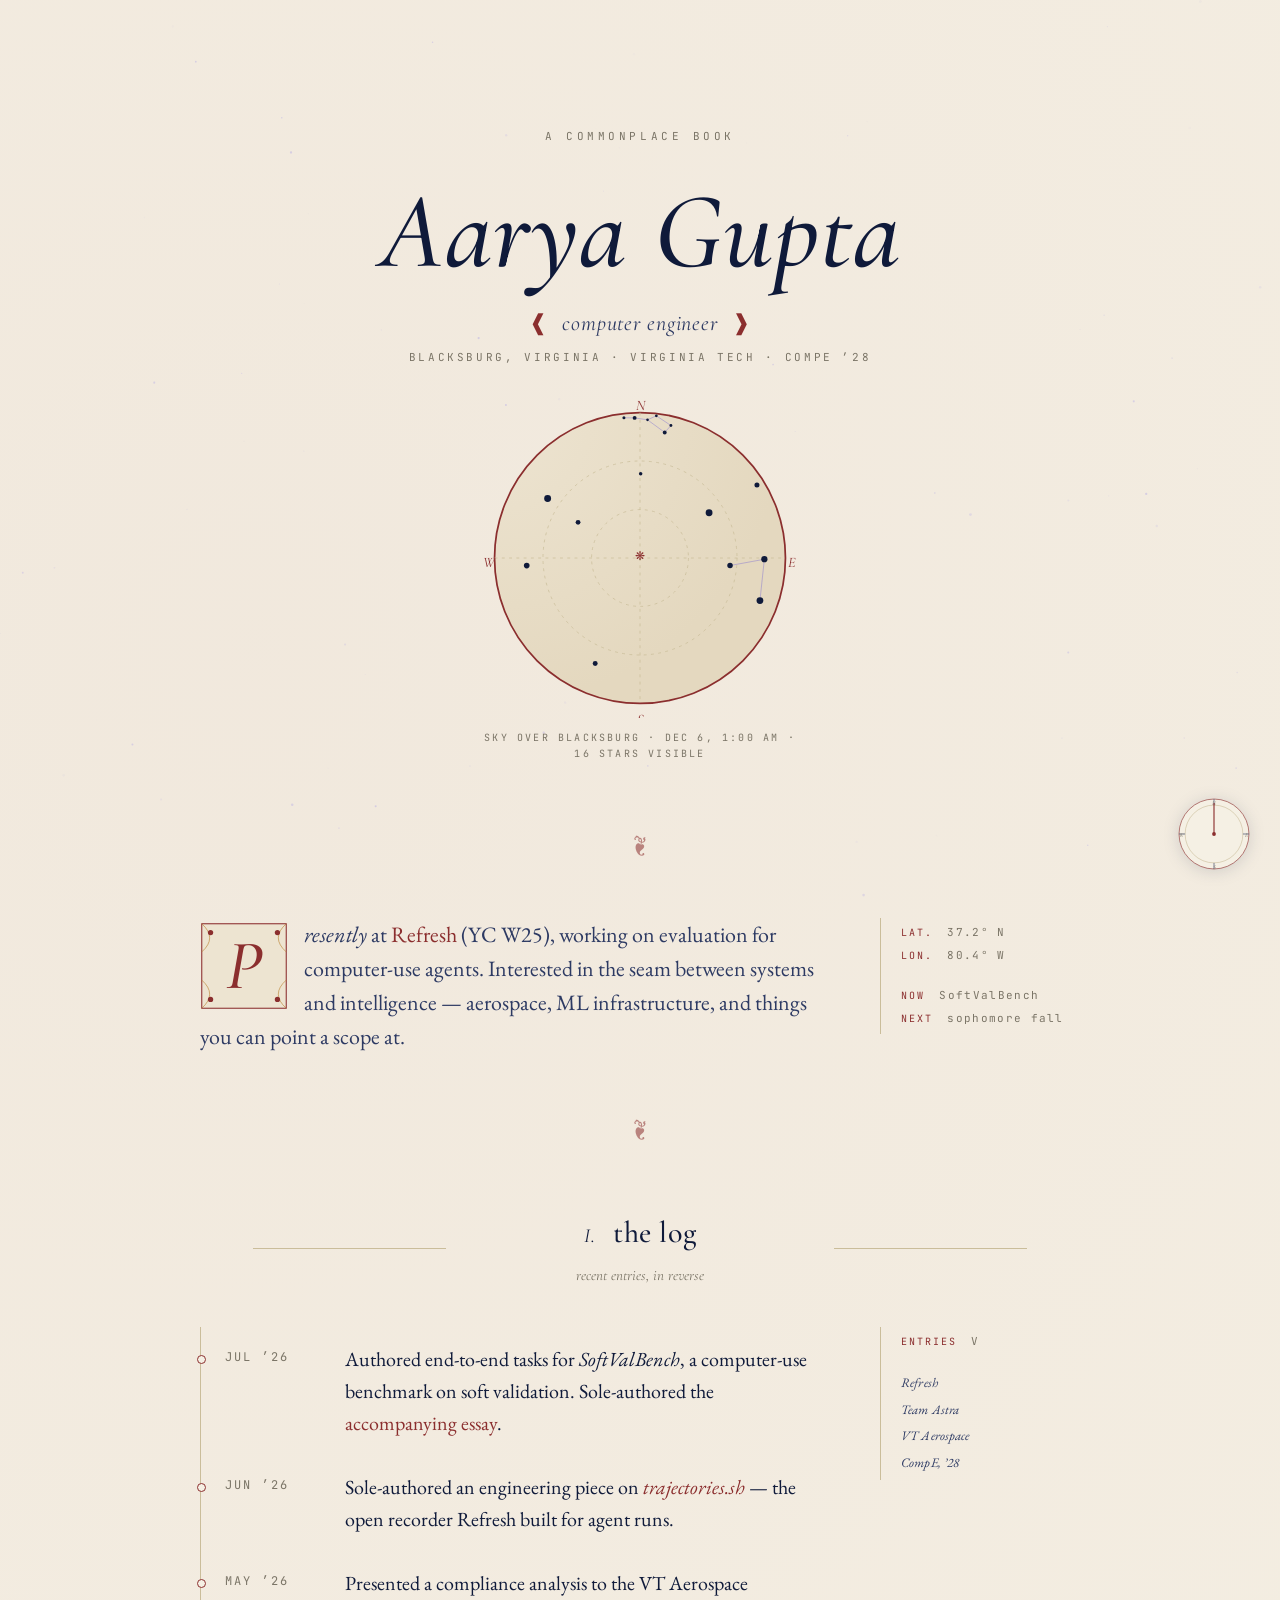
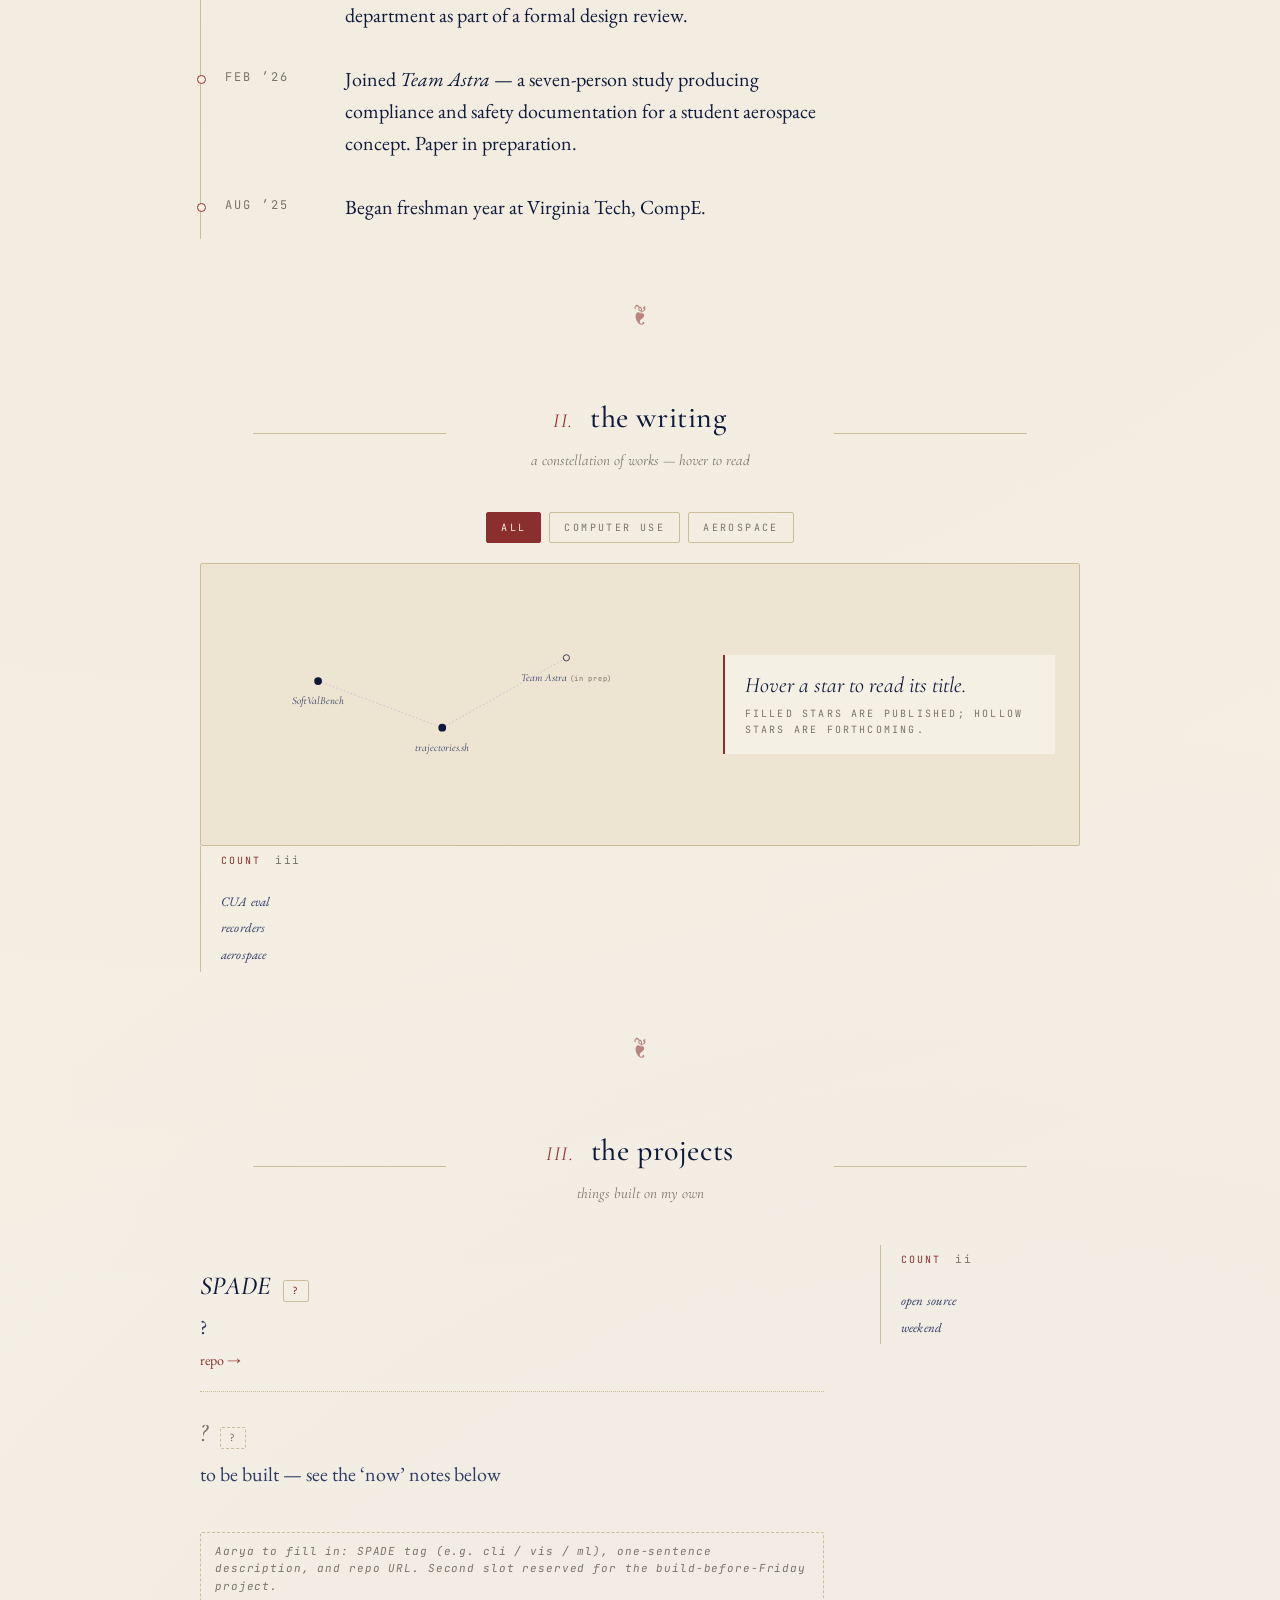
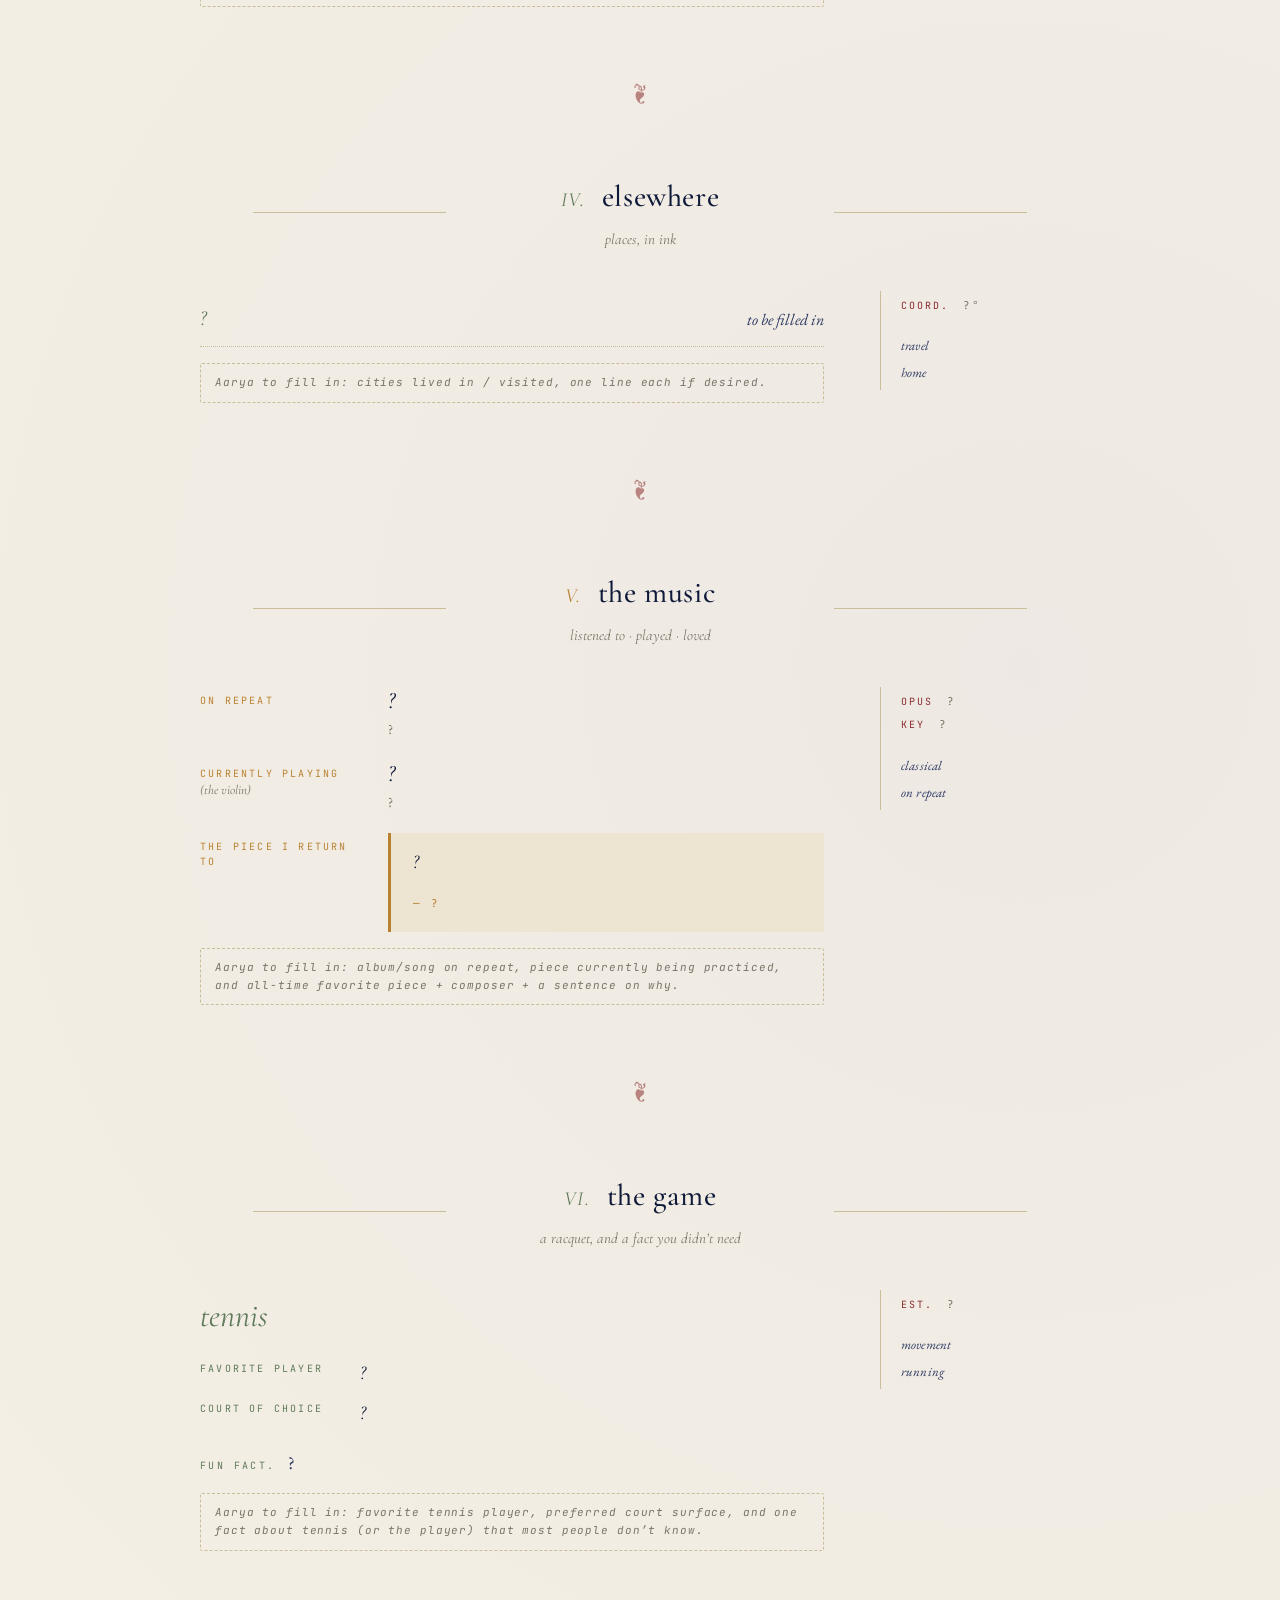
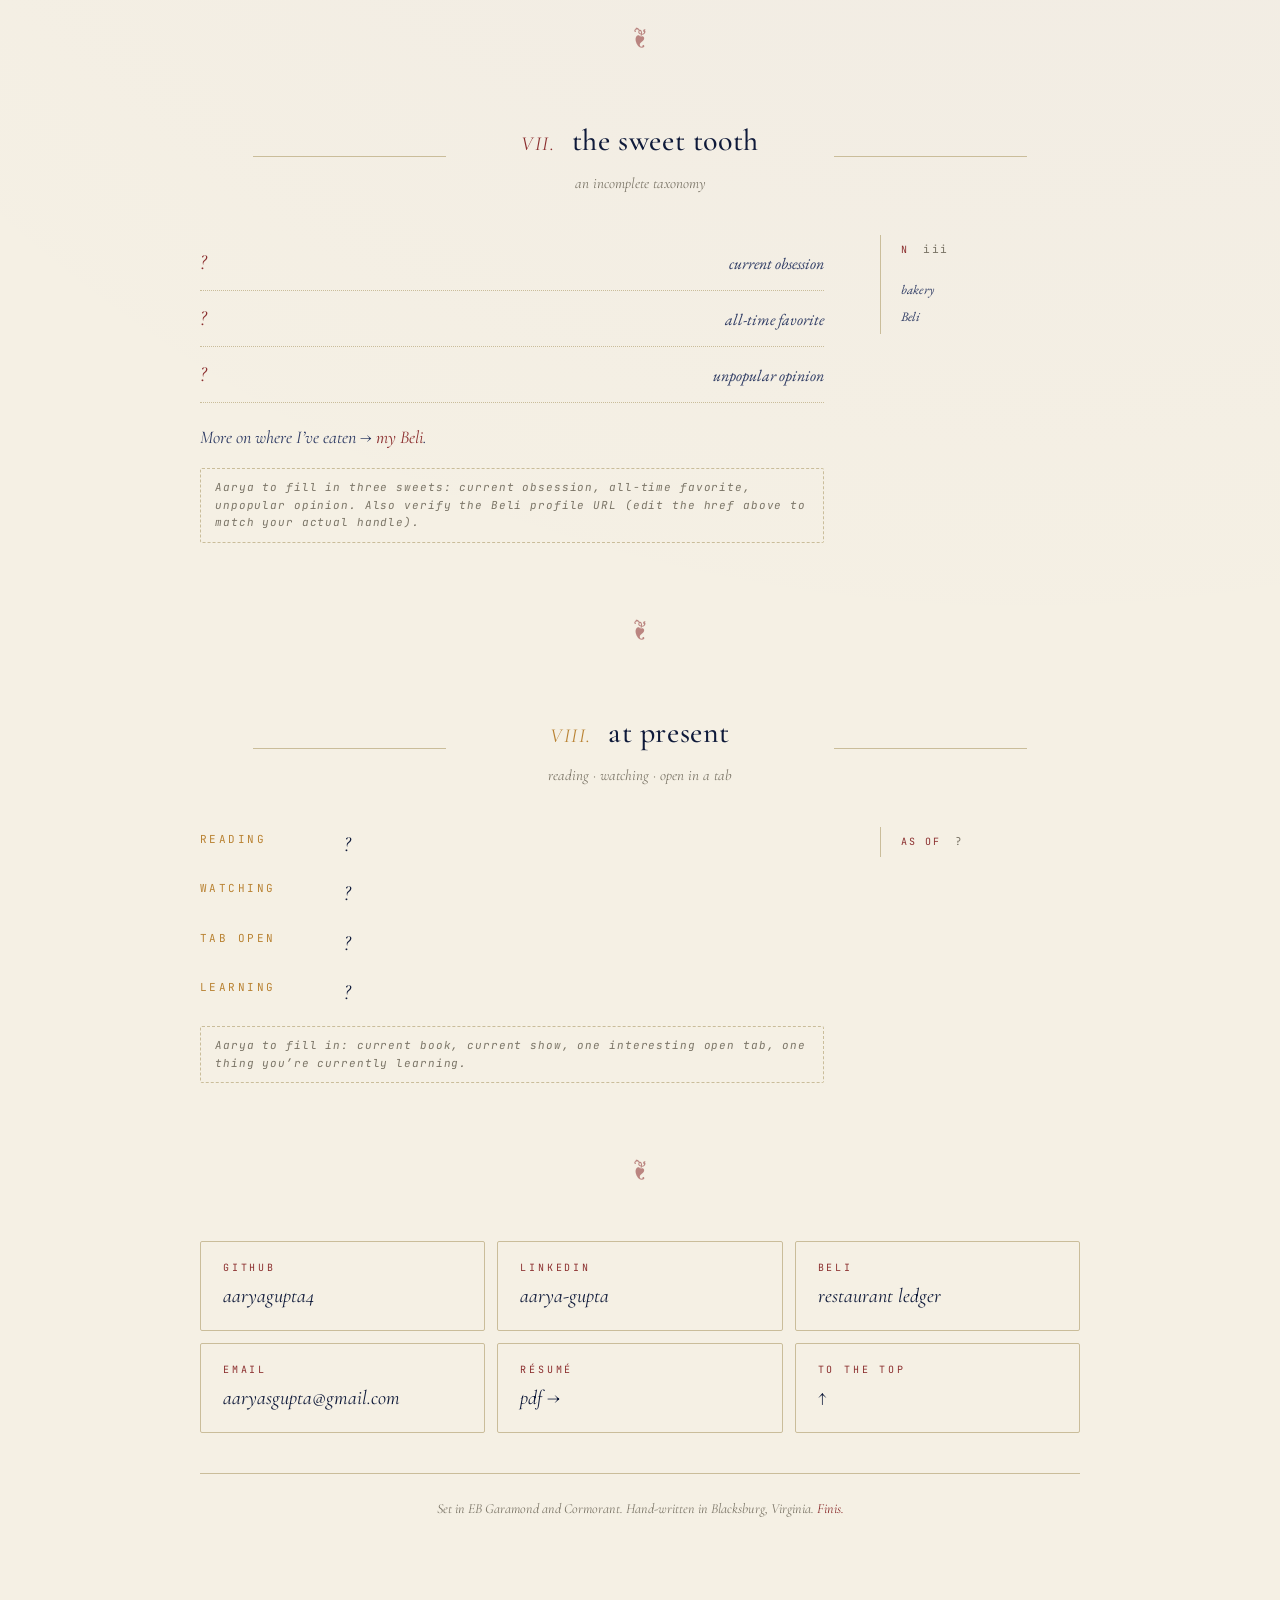
==== commit 74b5d1fd: "content: split music, add projects/tennis/sweet-tooth sections; expand footer" ====
--- a/index.html
+++ b/index.html
@@ -16,40 +16,32 @@
   <body>
     <canvas id="stars" aria-hidden="true"></canvas>
 
-    <!-- ASTROLABE: fixed scroll indicator + section nav -->
+    <!-- ASTROLABE nav -->
     <nav class="astrolabe" aria-label="Section navigation">
       <div class="astrolabe-ring">
         <svg viewBox="0 0 100 100" class="astrolabe-svg" aria-hidden="true">
-          <!-- outer ring -->
           <circle cx="50" cy="50" r="46" class="ring-outer" />
           <circle cx="50" cy="50" r="38" class="ring-inner" />
-          <!-- tick marks -->
           <g class="ticks">
             <line x1="50" y1="4"  x2="50" y2="12" />
             <line x1="96" y1="50" x2="88" y2="50" />
             <line x1="50" y1="96" x2="50" y2="88" />
             <line x1="4"  y1="50" x2="12" y2="50" />
           </g>
-          <!-- cardinal marks -->
           <text x="50" y="10" class="cardinal">N</text>
           <text x="93" y="52" class="cardinal">E</text>
           <text x="50" y="94" class="cardinal">S</text>
           <text x="7"  y="52" class="cardinal">W</text>
-          <!-- rotating hand (JS updates rotation via CSS var) -->
-          <line
-            x1="50" y1="50" x2="50" y2="10"
-            class="hand"
-            id="astro-hand"
-          />
+          <line x1="50" y1="50" x2="50" y2="10" class="hand" id="astro-hand" />
           <circle cx="50" cy="50" r="2.5" class="hub" />
         </svg>
         <ul class="astro-nav">
-          <li><a href="#log">I</a></li>
-          <li><a href="#writing">II</a></li>
-          <li><a href="#elsewhere">III</a></li>
-          <li><a href="#violin">IV</a></li>
-          <li><a href="#sport">V</a></li>
-          <li><a href="#now">VI</a></li>
+          <li><a href="#log"      title="the log">I</a></li>
+          <li><a href="#writing"  title="the writing">II</a></li>
+          <li><a href="#projects" title="the projects">III</a></li>
+          <li><a href="#music"    title="the music">V</a></li>
+          <li><a href="#game"     title="the game">VI</a></li>
+          <li><a href="#now"      title="at present">VIII</a></li>
         </ul>
       </div>
     </nav>
@@ -64,7 +56,6 @@
         </p>
         <p class="location">Blacksburg, Virginia &middot; Virginia Tech &middot; CompE &rsquo;28</p>
 
-        <!-- Live star chart of the sky over Blacksburg tonight -->
         <figure class="sky-chart" aria-label="Star chart of the sky over Blacksburg at the current moment">
           <svg viewBox="-110 -110 220 220" class="sky-svg" id="sky-svg" aria-hidden="true">
             <defs>
@@ -73,32 +64,26 @@
                 <stop offset="100%" stop-color="var(--paper-deep)" />
               </radialGradient>
             </defs>
-            <!-- horizon disk -->
             <circle cx="0" cy="0" r="100" class="horizon" fill="url(#sky-fill)" />
-            <!-- altitude rings: 30°, 60° -->
             <circle cx="0" cy="0" r="66.7" class="alt-ring" />
             <circle cx="0" cy="0" r="33.3" class="alt-ring" />
-            <!-- cardinal cross -->
             <line x1="0" y1="-100" x2="0" y2="100" class="cross" />
             <line x1="-100" y1="0" x2="100" y2="0" class="cross" />
             <text x="0" y="-104" class="sky-cardinal">N</text>
             <text x="104" y="4" class="sky-cardinal">E</text>
             <text x="0" y="112" class="sky-cardinal">S</text>
             <text x="-104" y="4" class="sky-cardinal">W</text>
-            <!-- stars + constellation lines drawn by JS into #sky-stars -->
             <g id="sky-lines"></g>
             <g id="sky-stars"></g>
             <text x="0" y="0" id="sky-zenith" class="zenith">&#10059;</text>
           </svg>
-          <figcaption>
-            <span id="sky-caption">sky over Blacksburg, computing&hellip;</span>
-          </figcaption>
+          <figcaption><span id="sky-caption">sky over Blacksburg, computing&hellip;</span></figcaption>
         </figure>
       </header>
 
       <div class="fleuron" aria-hidden="true">&#10086;</div>
 
-      <!-- OPENING with illuminated drop cap -->
+      <!-- OPENING -->
       <section class="chapter opening">
         <div class="body">
           <p class="lede">
@@ -131,7 +116,7 @@
 
       <div class="fleuron" aria-hidden="true">&#10086;</div>
 
-      <!-- LOG -->
+      <!-- I. LOG -->
       <section class="chapter log" data-hue="navy" id="log">
         <header class="chapter-head">
           <span class="numeral">I.</span>
@@ -144,9 +129,8 @@
             <li>
               <time>jul &rsquo;26</time>
               <p>
-                Authored end-to-end tasks for
-                <em>SoftValBench</em>, a computer-use benchmark on
-                soft validation. Sole-authored the
+                Authored end-to-end tasks for <em>SoftValBench</em>, a
+                computer-use benchmark on soft validation. Sole-authored the
                 <a class="link-red" href="https://refresh.dev/blog/cua-eval-benchmark" target="_blank" rel="noopener">accompanying essay</a>.
               </p>
             </li>
@@ -158,20 +142,9 @@
                 &mdash; the open recorder Refresh built for agent runs.
               </p>
             </li>
-            <li>
-              <time>may &rsquo;26</time>
-              <p>Presented a compliance analysis to the VT Aerospace department as part of a formal design review.</p>
-            </li>
-            <li>
-              <time>feb &rsquo;26</time>
-              <p>
-                Joined <em>Team Astra</em> &mdash; a seven-person study producing compliance and safety documentation for a student aerospace concept. Paper in preparation.
-              </p>
-            </li>
-            <li>
-              <time>aug &rsquo;25</time>
-              <p>Began freshman year at Virginia Tech, CompE.</p>
-            </li>
+            <li><time>may &rsquo;26</time><p>Presented a compliance analysis to the VT Aerospace department as part of a formal design review.</p></li>
+            <li><time>feb &rsquo;26</time><p>Joined <em>Team Astra</em> &mdash; a seven-person study producing compliance and safety documentation for a student aerospace concept. Paper in preparation.</p></li>
+            <li><time>aug &rsquo;25</time><p>Began freshman year at Virginia Tech, CompE.</p></li>
           </ol>
         </div>
 
@@ -187,7 +160,7 @@
 
       <div class="fleuron" aria-hidden="true">&#10086;</div>
 
-      <!-- WRITING: constellation of works -->
+      <!-- II. WRITING -->
       <section class="chapter writing" data-hue="red" id="writing">
         <header class="chapter-head">
           <span class="numeral">II.</span>
@@ -229,7 +202,7 @@
 
             <div class="star-readout" id="star-readout" aria-live="polite">
               <p class="readout-title">Hover a star to read its title.</p>
-              <p class="readout-meta">Or tap on mobile. Filled stars are published; hollow stars are forthcoming.</p>
+              <p class="readout-meta">Filled stars are published; hollow stars are forthcoming.</p>
             </div>
           </div>
         </div>
@@ -245,24 +218,64 @@
 
       <div class="fleuron" aria-hidden="true">&#10086;</div>
 
-      <!-- PLACES -->
-      <section class="chapter places" data-hue="sage" id="elsewhere">
+      <!-- III. PROJECTS -->
+      <section class="chapter projects" data-hue="red" id="projects">
         <header class="chapter-head">
           <span class="numeral">III.</span>
-          <h2>elsewhere</h2>
-          <p class="chapter-note">places, in ink</p>
-        </header>
-
-        <div class="body">
-          <ul class="place-list">
+          <h2>the projects</h2>
+          <p class="chapter-note">things built on my own</p>
+        </header>
+
+        <div class="body">
+          <ul class="project-list">
             <li>
-              <span class="place">?</span>
-              <span class="note">to be filled in</span>
+              <div class="p-head">
+                <h3>SPADE</h3>
+                <span class="p-tag">?</span>
+              </div>
+              <p class="p-desc">?</p>
+              <p class="p-links">
+                <a class="link-red" href="#">repo &rarr;</a>
+              </p>
+            </li>
+            <li class="p-placeholder">
+              <div class="p-head">
+                <h3>?</h3>
+                <span class="p-tag">?</span>
+              </div>
+              <p class="p-desc">to be built &mdash; see the &lsquo;now&rsquo; notes below</p>
             </li>
           </ul>
           <p class="placeholder-note">
-            Aarya to fill in: cities lived in / visited, one line each if desired.
-          </p>
+            Aarya to fill in: SPADE tag (e.g. cli / vis / ml), one-sentence
+            description, and repo URL. Second slot reserved for the
+            build-before-Friday project.
+          </p>
+        </div>
+
+        <aside class="margin">
+          <p><span class="marg-label">count</span> ii</p>
+          <p class="sp"></p>
+          <p class="cross-ref">open&nbsp;source</p>
+          <p class="cross-ref">weekend</p>
+        </aside>
+      </section>
+
+      <div class="fleuron" aria-hidden="true">&#10086;</div>
+
+      <!-- IV. ELSEWHERE (places) -->
+      <section class="chapter places" data-hue="sage" id="elsewhere">
+        <header class="chapter-head">
+          <span class="numeral">IV.</span>
+          <h2>elsewhere</h2>
+          <p class="chapter-note">places, in ink</p>
+        </header>
+
+        <div class="body">
+          <ul class="place-list">
+            <li><span class="place">?</span><span class="note">to be filled in</span></li>
+          </ul>
+          <p class="placeholder-note">Aarya to fill in: cities lived in / visited, one line each if desired.</p>
         </div>
 
         <aside class="margin">
@@ -275,21 +288,37 @@
 
       <div class="fleuron" aria-hidden="true">&#10086;</div>
 
-      <!-- VIOLIN -->
-      <section class="chapter violin" data-hue="amber" id="violin">
-        <header class="chapter-head">
-          <span class="numeral">IV.</span>
-          <h2>the violin</h2>
-          <p class="chapter-note">a piece I return to</p>
-        </header>
-
-        <div class="body">
-          <blockquote class="pull">
-            <p>?</p>
-            <cite>&mdash; ?</cite>
-          </blockquote>
+      <!-- V. MUSIC -->
+      <section class="chapter music" data-hue="amber" id="music">
+        <header class="chapter-head">
+          <span class="numeral">V.</span>
+          <h2>the music</h2>
+          <p class="chapter-note">listened to &middot; played &middot; loved</p>
+        </header>
+
+        <div class="body">
+          <dl class="music-list">
+            <dt>on repeat</dt>
+            <dd class="music-repeat">
+              <p class="track">?</p>
+              <p class="artist">?</p>
+            </dd>
+            <dt>currently playing<br /><span class="sub">(the violin)</span></dt>
+            <dd>
+              <p class="track">?</p>
+              <p class="artist">?</p>
+            </dd>
+            <dt>the piece I return to</dt>
+            <dd>
+              <blockquote class="pull small">
+                <p>?</p>
+                <cite>&mdash; ?</cite>
+              </blockquote>
+            </dd>
+          </dl>
           <p class="placeholder-note">
-            Aarya to fill in: favorite piece + composer + a couple of sentences on why.
+            Aarya to fill in: album/song on repeat, piece currently being
+            practiced, and all-time favorite piece + composer + a sentence on why.
           </p>
         </div>
 
@@ -298,27 +327,33 @@
           <p><span class="marg-label">key</span> ?</p>
           <p class="sp"></p>
           <p class="cross-ref">classical</p>
-          <p class="cross-ref">practice</p>
-        </aside>
-      </section>
-
-      <div class="fleuron" aria-hidden="true">&#10086;</div>
-
-      <!-- SPORT -->
-      <section class="chapter sport" data-hue="sage" id="sport">
-        <header class="chapter-head">
-          <span class="numeral">V.</span>
-          <h2>the sport</h2>
-          <p class="chapter-note">and a fact you didn&rsquo;t need</p>
-        </header>
-
-        <div class="body">
-          <p class="sport-name">?</p>
-          <p class="fact">
-            <span class="fact-label">fun fact.</span> ?
-          </p>
+          <p class="cross-ref">on repeat</p>
+        </aside>
+      </section>
+
+      <div class="fleuron" aria-hidden="true">&#10086;</div>
+
+      <!-- VI. THE GAME (tennis) -->
+      <section class="chapter game" data-hue="sage" id="game">
+        <header class="chapter-head">
+          <span class="numeral">VI.</span>
+          <h2>the game</h2>
+          <p class="chapter-note">a racquet, and a fact you didn&rsquo;t need</p>
+        </header>
+
+        <div class="body">
+          <p class="sport-name">tennis</p>
+          <dl class="mini-list">
+            <dt>favorite player</dt>
+            <dd>?</dd>
+            <dt>court of choice</dt>
+            <dd>?</dd>
+          </dl>
+          <p class="fact"><span class="fact-label">fun fact.</span> ?</p>
           <p class="placeholder-note">
-            Aarya to fill in: the sport, plus one fact most people don&rsquo;t know.
+            Aarya to fill in: favorite tennis player, preferred court
+            surface, and one fact about tennis (or the player) that most
+            people don&rsquo;t know.
           </p>
         </div>
 
@@ -326,30 +361,69 @@
           <p><span class="marg-label">est.</span> ?</p>
           <p class="sp"></p>
           <p class="cross-ref">movement</p>
-        </aside>
-      </section>
-
-      <div class="fleuron" aria-hidden="true">&#10086;</div>
-
-      <!-- NOW -->
+          <p class="cross-ref">running</p>
+        </aside>
+      </section>
+
+      <div class="fleuron" aria-hidden="true">&#10086;</div>
+
+      <!-- VII. SWEET TOOTH -->
+      <section class="chapter sweet" data-hue="red" id="sweet">
+        <header class="chapter-head">
+          <span class="numeral">VII.</span>
+          <h2>the sweet tooth</h2>
+          <p class="chapter-note">an incomplete taxonomy</p>
+        </header>
+
+        <div class="body">
+          <ul class="place-list sweet-list">
+            <li><span class="place">?</span><span class="note">current obsession</span></li>
+            <li><span class="place">?</span><span class="note">all-time favorite</span></li>
+            <li><span class="place">?</span><span class="note">unpopular opinion</span></li>
+          </ul>
+          <p class="beli-line">
+            More on where I&rsquo;ve eaten &rarr;
+            <a class="link-red" href="https://beliapp.com/user/aaryagupta" target="_blank" rel="noopener">my Beli</a>.
+          </p>
+          <p class="placeholder-note">
+            Aarya to fill in three sweets: current obsession, all-time
+            favorite, unpopular opinion. Also verify the Beli profile URL
+            (edit the href above to match your actual handle).
+          </p>
+        </div>
+
+        <aside class="margin">
+          <p><span class="marg-label">n</span> iii</p>
+          <p class="sp"></p>
+          <p class="cross-ref">bakery</p>
+          <p class="cross-ref">Beli</p>
+        </aside>
+      </section>
+
+      <div class="fleuron" aria-hidden="true">&#10086;</div>
+
+      <!-- VIII. AT PRESENT -->
       <section class="chapter now" data-hue="amber" id="now">
         <header class="chapter-head">
-          <span class="numeral">VI.</span>
+          <span class="numeral">VIII.</span>
           <h2>at present</h2>
-          <p class="chapter-note">listening &middot; reading &middot; watching</p>
+          <p class="chapter-note">reading &middot; watching &middot; open in a tab</p>
         </header>
 
         <div class="body">
           <dl class="now-list">
-            <dt>listening</dt>
-            <dd>?</dd>
             <dt>reading</dt>
             <dd>?</dd>
+            <dt>watching</dt>
+            <dd>?</dd>
             <dt>tab open</dt>
+            <dd>?</dd>
+            <dt>learning</dt>
             <dd>?</dd>
           </dl>
           <p class="placeholder-note">
-            Aarya to fill in: one album, one book, one thing on the internet.
+            Aarya to fill in: current book, current show, one interesting
+            open tab, one thing you&rsquo;re currently learning.
           </p>
         </div>
 
@@ -371,6 +445,10 @@
             <span class="label">linkedin</span>
             <span class="value">aarya&#8209;gupta</span>
           </a>
+          <a href="https://beliapp.com/user/aaryagupta" target="_blank" rel="noopener">
+            <span class="label">beli</span>
+            <span class="value">restaurant ledger</span>
+          </a>
           <a href="mailto:aaryasgupta@gmail.com">
             <span class="label">email</span>
             <span class="value">aaryasgupta@gmail.com</span>
@@ -378,6 +456,10 @@
           <a href="./resume.pdf">
             <span class="label">r&eacute;sum&eacute;</span>
             <span class="value">pdf &rarr;</span>
+          </a>
+          <a href="#log">
+            <span class="label">to the top</span>
+            <span class="value">&uarr;</span>
           </a>
         </nav>
 
--- a/styles.css
+++ b/styles.css
@@ -737,6 +737,118 @@
   margin-right: 8px;
 }
 
+.mini-list {
+  display: grid;
+  grid-template-columns: 140px 1fr;
+  gap: 8px 20px;
+  margin: 0 0 20px;
+  padding: 0;
+}
+.mini-list dt {
+  font-family: var(--mono);
+  font-size: 10px;
+  letter-spacing: 0.22em;
+  text-transform: uppercase;
+  color: var(--sage);
+  padding-top: 4px;
+}
+.mini-list dd {
+  margin: 0;
+  font-family: var(--display);
+  font-style: italic;
+  font-size: 20px;
+  color: var(--ink);
+}
+
+/* Projects list --------------------------------------------- */
+.project-list { list-style: none; margin: 0; padding: 0; }
+.project-list li {
+  padding: 20px 0;
+  border-bottom: 1px dotted var(--rule);
+}
+.project-list li:last-child { border-bottom: none; }
+.p-head {
+  display: flex;
+  align-items: baseline;
+  gap: 12px;
+  margin-bottom: 4px;
+}
+.project-list h3 {
+  font-family: var(--display);
+  font-weight: 500;
+  font-style: italic;
+  font-size: 26px;
+  color: var(--ink);
+  margin: 0;
+}
+.p-tag {
+  font-family: var(--mono);
+  font-size: 10px;
+  letter-spacing: 0.22em;
+  text-transform: uppercase;
+  color: var(--red);
+  padding: 2px 8px;
+  border: 1px solid var(--rule);
+  border-radius: 2px;
+}
+.p-desc { margin: 4px 0 6px; color: var(--ink-soft); }
+.p-links { margin: 0; font-size: 14px; }
+.p-placeholder h3 { color: var(--dim); }
+.p-placeholder .p-tag { color: var(--dim); border-style: dashed; }
+
+/* Music list ------------------------------------------------ */
+.music-list {
+  display: grid;
+  grid-template-columns: 160px 1fr;
+  gap: 20px 28px;
+  margin: 0 0 8px;
+  padding: 0;
+}
+.music-list dt {
+  font-family: var(--mono);
+  font-size: 10px;
+  letter-spacing: 0.22em;
+  text-transform: uppercase;
+  color: var(--amber);
+  padding-top: 6px;
+  line-height: 1.5;
+}
+.music-list dt .sub {
+  font-family: var(--display);
+  font-style: italic;
+  text-transform: none;
+  letter-spacing: 0;
+  color: var(--dim);
+  font-size: 13px;
+}
+.music-list dd { margin: 0; }
+.music-list dd .track {
+  font-family: var(--display);
+  font-style: italic;
+  font-size: 24px;
+  color: var(--ink);
+  margin: 0 0 2px;
+  line-height: 1.2;
+}
+.music-list dd .artist {
+  font-family: var(--serif);
+  font-size: 14px;
+  color: var(--dim);
+  margin: 0;
+}
+.pull.small { padding: 16px 22px; }
+.pull.small p { font-size: 20px; }
+
+/* Sweet tooth ----------------------------------------------- */
+.sweet-list .place { color: var(--red); }
+.beli-line {
+  margin: 20px 0 0;
+  font-family: var(--display);
+  font-style: italic;
+  font-size: 18px;
+  color: var(--ink-soft);
+}
+
 .now-list {
   margin: 0;
   padding: 0;
@@ -780,10 +892,11 @@
 
 .tiles {
   display: grid;
-  grid-template-columns: repeat(2, 1fr);
+  grid-template-columns: repeat(3, 1fr);
   gap: 12px;
   margin: 40px 0;
 }
+@media (max-width: 780px) { .tiles { grid-template-columns: repeat(2, 1fr); } }
 .tiles a {
   display: flex;
   flex-direction: column;
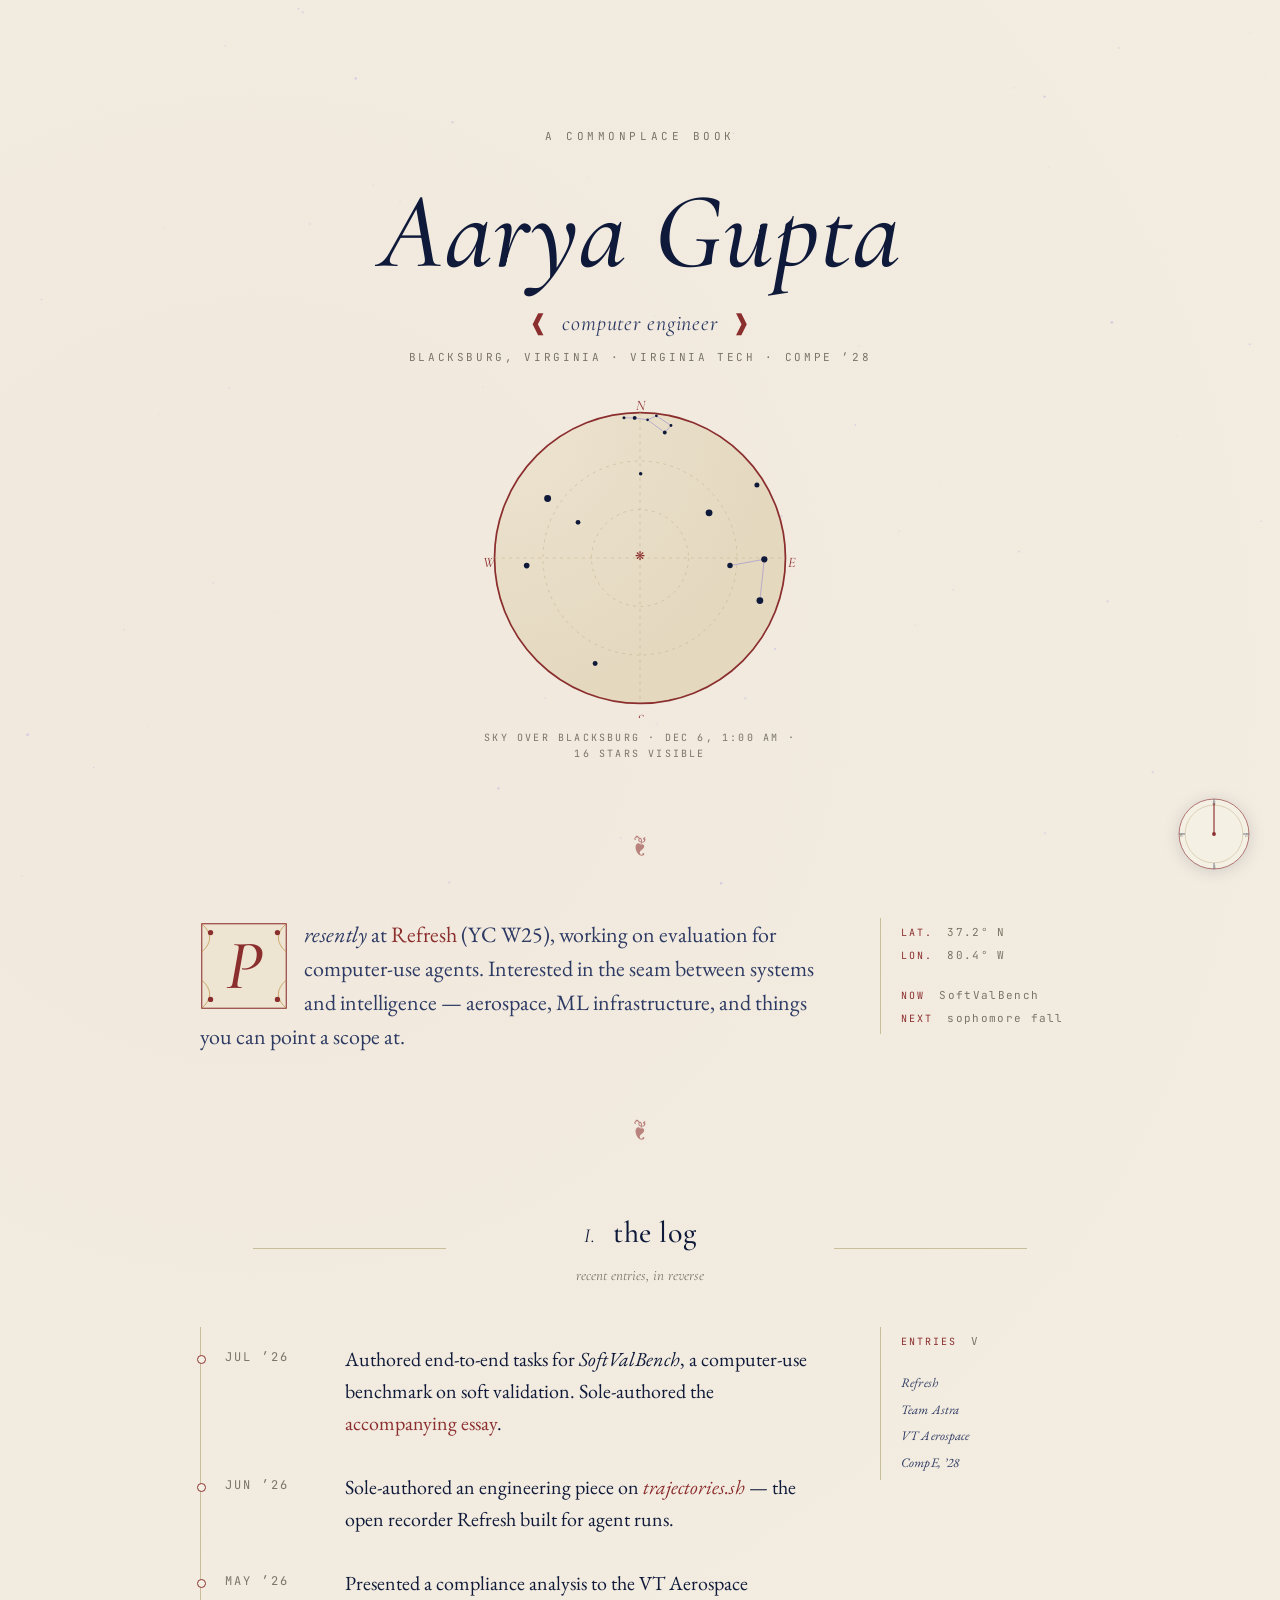
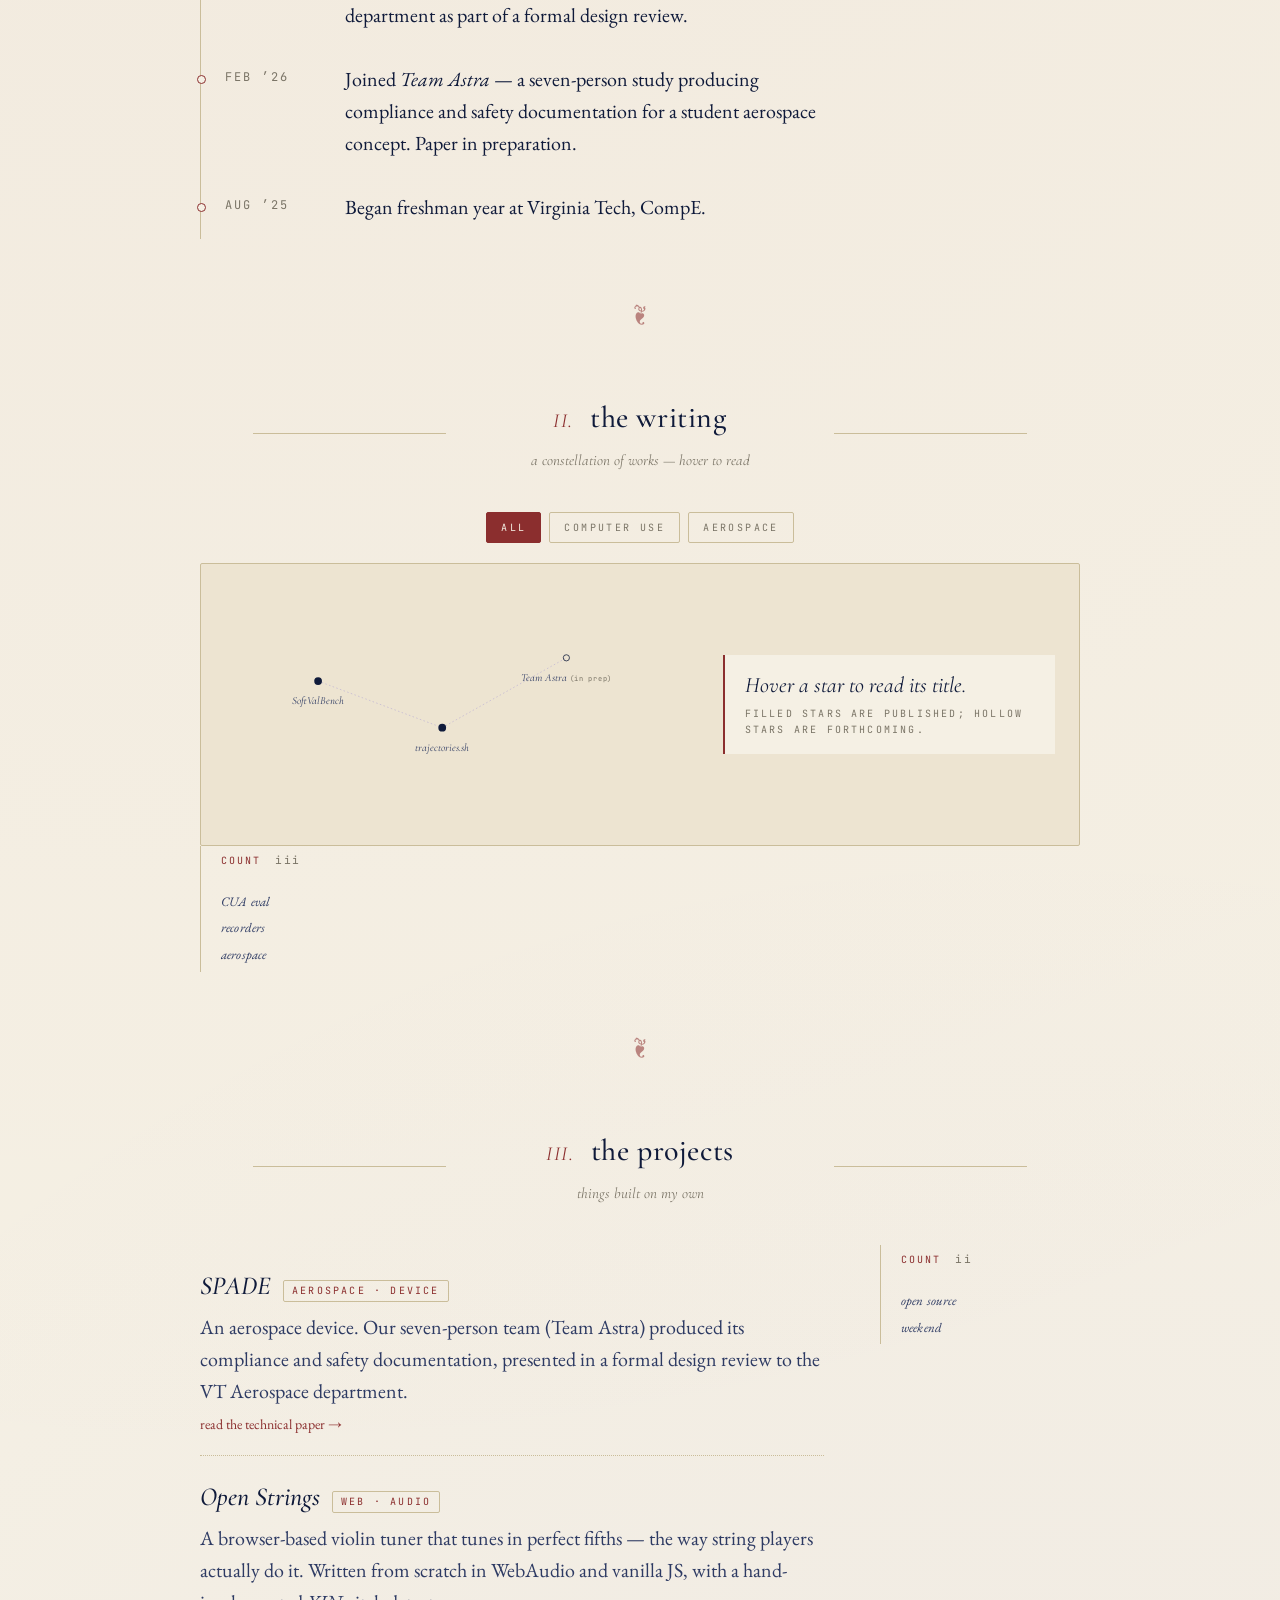
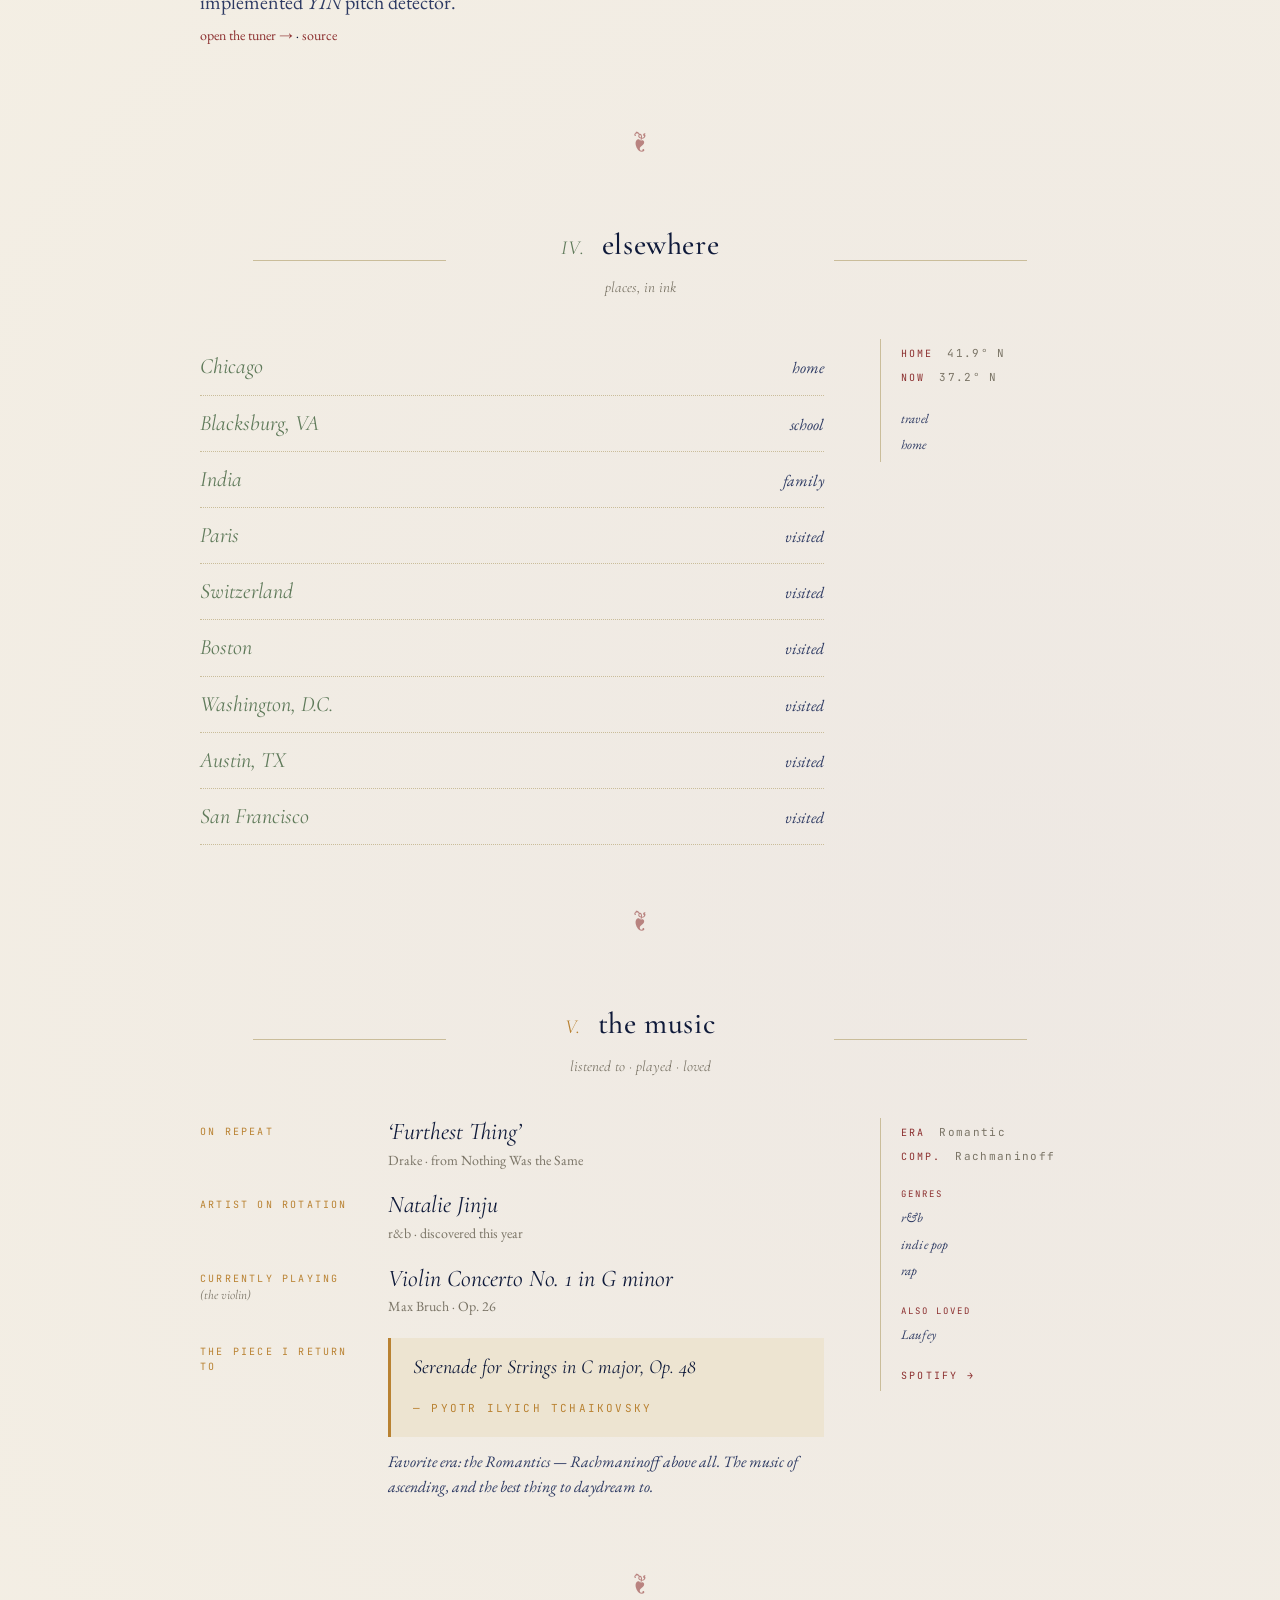
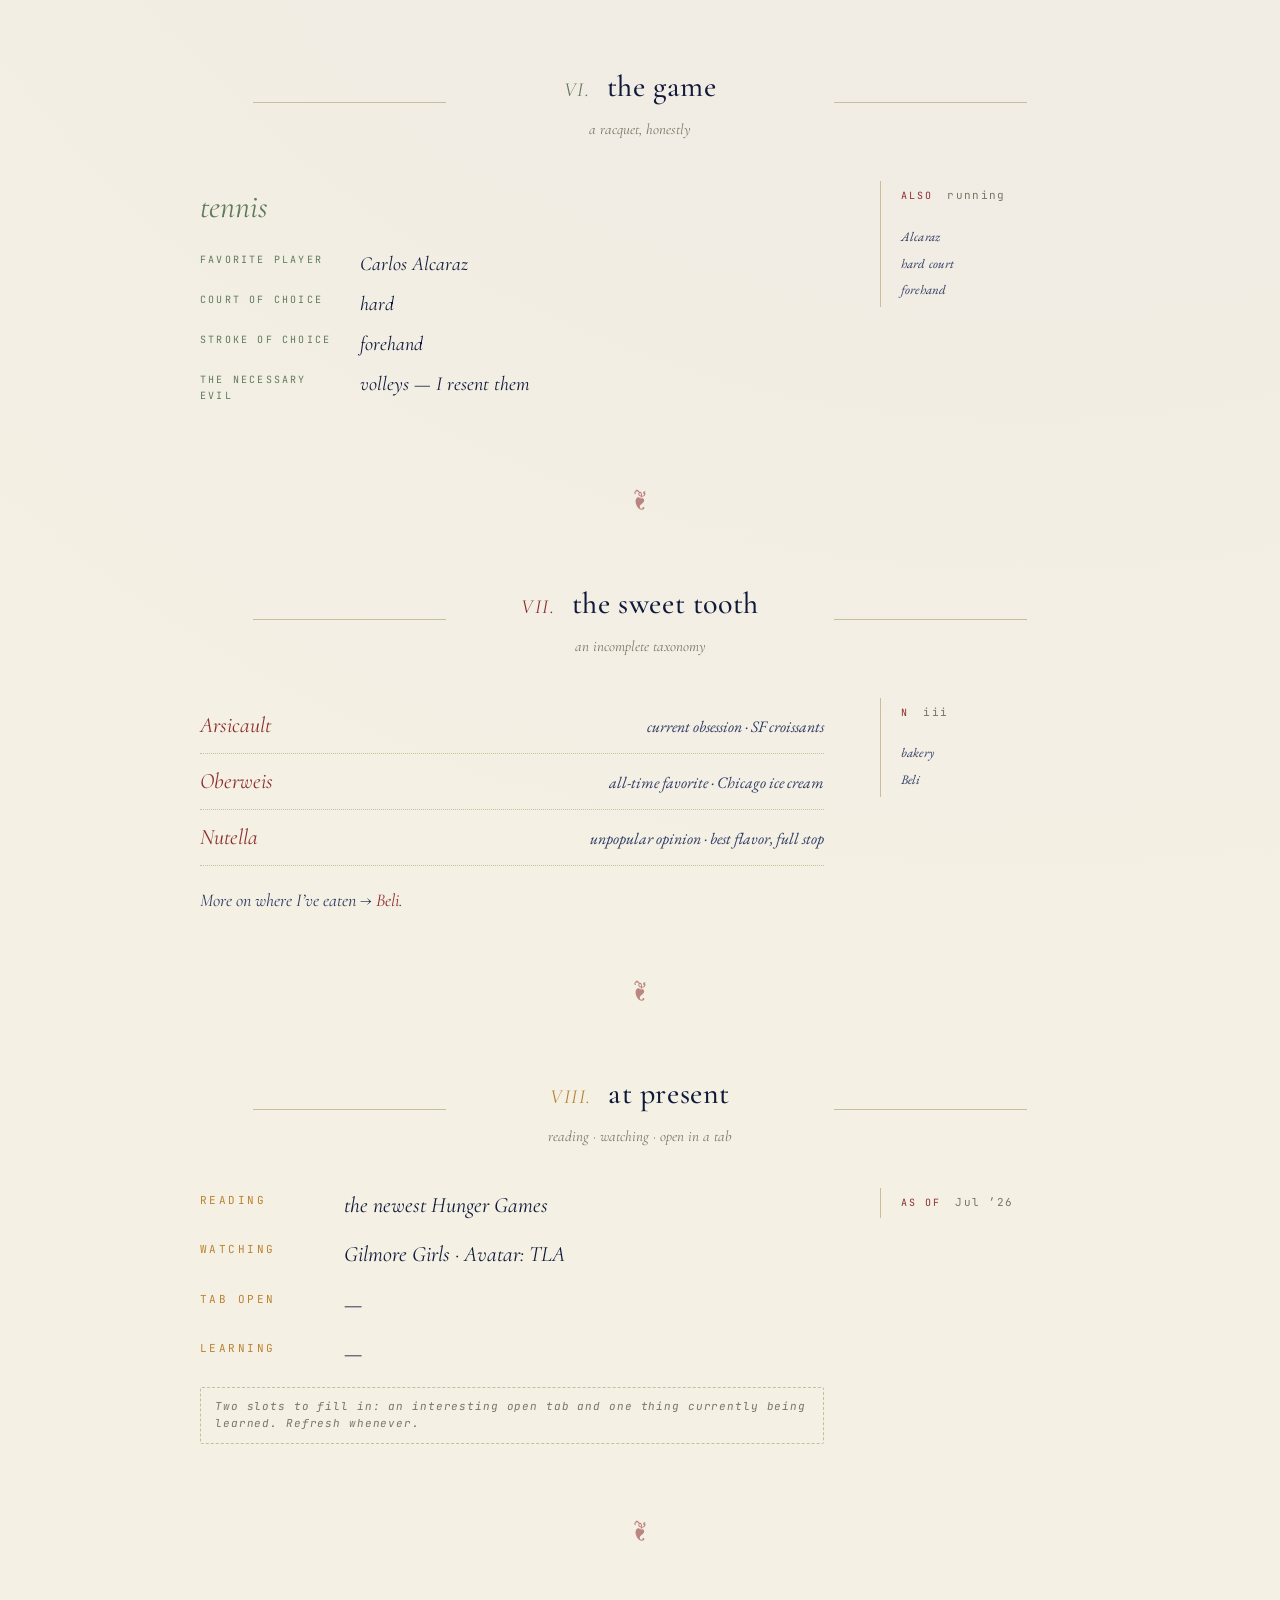
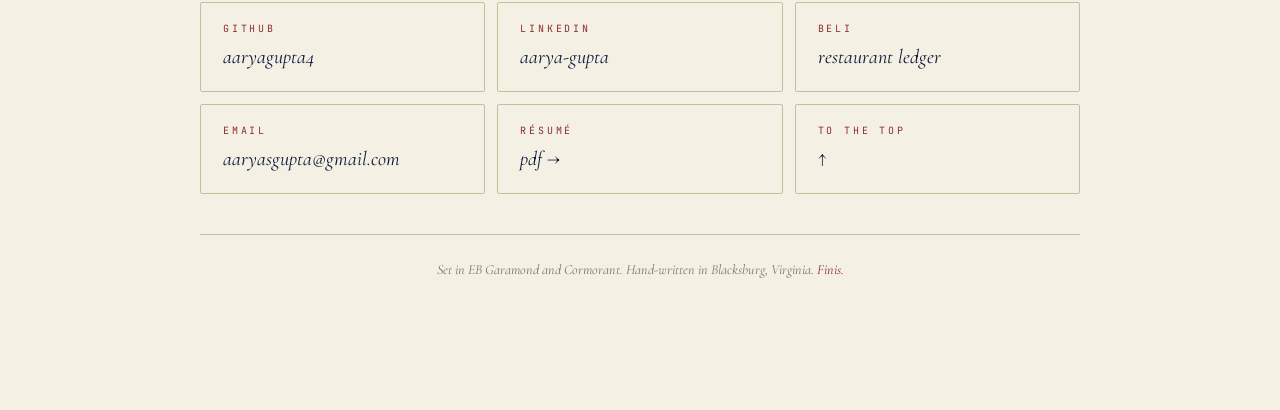
==== commit 16dbbf2e: "content: fill in music, places, tennis, sweets, at-present; wire spotify + beli + open-strings" ====
--- a/index.html
+++ b/index.html
@@ -231,26 +231,35 @@
             <li>
               <div class="p-head">
                 <h3>SPADE</h3>
-                <span class="p-tag">?</span>
+                <span class="p-tag">aerospace &middot; device</span>
               </div>
-              <p class="p-desc">?</p>
+              <p class="p-desc">
+                An aerospace device. Our seven-person team (Team&nbsp;Astra)
+                produced its compliance and safety documentation, presented
+                in a formal design review to the VT Aerospace department.
+              </p>
               <p class="p-links">
-                <a class="link-red" href="#">repo &rarr;</a>
+                <a class="link-red" href="https://docs.google.com/document/d/1pe9Xt8ccitB8u-dxp0PGwnuLL-6YZu1d3t_k9YE3-yA/edit" target="_blank" rel="noopener">read the technical paper &rarr;</a>
               </p>
             </li>
-            <li class="p-placeholder">
+            <li>
               <div class="p-head">
-                <h3>?</h3>
-                <span class="p-tag">?</span>
+                <h3>Open&nbsp;Strings</h3>
+                <span class="p-tag">web &middot; audio</span>
               </div>
-              <p class="p-desc">to be built &mdash; see the &lsquo;now&rsquo; notes below</p>
+              <p class="p-desc">
+                A browser-based violin tuner that tunes in perfect fifths &mdash;
+                the way string players actually do it. Written from
+                scratch in WebAudio and vanilla JS, with a hand-implemented
+                <em>YIN</em> pitch detector.
+              </p>
+              <p class="p-links">
+                <a class="link-red" href="https://aaryagupta4.github.io/open-strings/" target="_blank" rel="noopener">open the tuner &rarr;</a>
+                &middot;
+                <a class="link-red" href="https://github.com/aaryagupta4/open-strings" target="_blank" rel="noopener">source</a>
+              </p>
             </li>
           </ul>
-          <p class="placeholder-note">
-            Aarya to fill in: SPADE tag (e.g. cli / vis / ml), one-sentence
-            description, and repo URL. Second slot reserved for the
-            build-before-Friday project.
-          </p>
         </div>
 
         <aside class="margin">
@@ -273,13 +282,21 @@
 
         <div class="body">
           <ul class="place-list">
-            <li><span class="place">?</span><span class="note">to be filled in</span></li>
+            <li><span class="place">Chicago</span><span class="note">home</span></li>
+            <li><span class="place">Blacksburg,&nbsp;VA</span><span class="note">school</span></li>
+            <li><span class="place">India</span><span class="note">family</span></li>
+            <li><span class="place">Paris</span><span class="note">visited</span></li>
+            <li><span class="place">Switzerland</span><span class="note">visited</span></li>
+            <li><span class="place">Boston</span><span class="note">visited</span></li>
+            <li><span class="place">Washington,&nbsp;D.C.</span><span class="note">visited</span></li>
+            <li><span class="place">Austin,&nbsp;TX</span><span class="note">visited</span></li>
+            <li><span class="place">San&nbsp;Francisco</span><span class="note">visited</span></li>
           </ul>
-          <p class="placeholder-note">Aarya to fill in: cities lived in / visited, one line each if desired.</p>
-        </div>
-
-        <aside class="margin">
-          <p><span class="marg-label">coord.</span> ?&deg;</p>
+        </div>
+
+        <aside class="margin">
+          <p><span class="marg-label">home</span> 41.9&deg;&nbsp;N</p>
+          <p><span class="marg-label">now</span> 37.2&deg;&nbsp;N</p>
           <p class="sp"></p>
           <p class="cross-ref">travel</p>
           <p class="cross-ref">home</p>
@@ -299,35 +316,48 @@
         <div class="body">
           <dl class="music-list">
             <dt>on repeat</dt>
-            <dd class="music-repeat">
-              <p class="track">?</p>
-              <p class="artist">?</p>
+            <dd>
+              <p class="track">&lsquo;Furthest&nbsp;Thing&rsquo;</p>
+              <p class="artist">Drake &middot; from Nothing Was the Same</p>
+            </dd>
+            <dt>artist on rotation</dt>
+            <dd>
+              <p class="track">Natalie&nbsp;Jinju</p>
+              <p class="artist">r&amp;b &middot; discovered this year</p>
             </dd>
             <dt>currently playing<br /><span class="sub">(the violin)</span></dt>
             <dd>
-              <p class="track">?</p>
-              <p class="artist">?</p>
+              <p class="track">Violin Concerto No.&nbsp;1 in G minor</p>
+              <p class="artist">Max Bruch &middot; Op.&nbsp;26</p>
             </dd>
             <dt>the piece I return to</dt>
             <dd>
               <blockquote class="pull small">
-                <p>?</p>
-                <cite>&mdash; ?</cite>
+                <p>Serenade&nbsp;for&nbsp;Strings in C major, Op.&nbsp;48</p>
+                <cite>&mdash; Pyotr Ilyich Tchaikovsky</cite>
               </blockquote>
+              <p class="music-note">
+                Favorite era: the Romantics &mdash; Rachmaninoff above
+                all. The music of ascending, and the best thing to
+                daydream to.
+              </p>
             </dd>
           </dl>
-          <p class="placeholder-note">
-            Aarya to fill in: album/song on repeat, piece currently being
-            practiced, and all-time favorite piece + composer + a sentence on why.
-          </p>
-        </div>
-
-        <aside class="margin">
-          <p><span class="marg-label">opus</span> ?</p>
-          <p><span class="marg-label">key</span> ?</p>
-          <p class="sp"></p>
-          <p class="cross-ref">classical</p>
-          <p class="cross-ref">on repeat</p>
+        </div>
+
+        <aside class="margin">
+          <p><span class="marg-label">era</span> Romantic</p>
+          <p><span class="marg-label">comp.</span> Rachmaninoff</p>
+          <p class="sp"></p>
+          <p class="marg-heading">genres</p>
+          <p class="cross-ref">r&amp;b</p>
+          <p class="cross-ref">indie&nbsp;pop</p>
+          <p class="cross-ref">rap</p>
+          <p class="sp"></p>
+          <p class="marg-heading">also loved</p>
+          <p class="cross-ref">Laufey</p>
+          <p class="sp"></p>
+          <p><a class="marg-link" href="https://open.spotify.com/user/wr4onvbwpnmtxewefnymsworw" target="_blank" rel="noopener">spotify &rarr;</a></p>
         </aside>
       </section>
 
@@ -338,30 +368,29 @@
         <header class="chapter-head">
           <span class="numeral">VI.</span>
           <h2>the game</h2>
-          <p class="chapter-note">a racquet, and a fact you didn&rsquo;t need</p>
+          <p class="chapter-note">a racquet, honestly</p>
         </header>
 
         <div class="body">
           <p class="sport-name">tennis</p>
           <dl class="mini-list">
             <dt>favorite player</dt>
-            <dd>?</dd>
+            <dd>Carlos Alcaraz</dd>
             <dt>court of choice</dt>
-            <dd>?</dd>
+            <dd>hard</dd>
+            <dt>stroke of choice</dt>
+            <dd>forehand</dd>
+            <dt>the necessary evil</dt>
+            <dd>volleys &mdash; I resent them</dd>
           </dl>
-          <p class="fact"><span class="fact-label">fun fact.</span> ?</p>
-          <p class="placeholder-note">
-            Aarya to fill in: favorite tennis player, preferred court
-            surface, and one fact about tennis (or the player) that most
-            people don&rsquo;t know.
-          </p>
-        </div>
-
-        <aside class="margin">
-          <p><span class="marg-label">est.</span> ?</p>
-          <p class="sp"></p>
-          <p class="cross-ref">movement</p>
-          <p class="cross-ref">running</p>
+        </div>
+
+        <aside class="margin">
+          <p><span class="marg-label">also</span> running</p>
+          <p class="sp"></p>
+          <p class="cross-ref">Alcaraz</p>
+          <p class="cross-ref">hard&nbsp;court</p>
+          <p class="cross-ref">forehand</p>
         </aside>
       </section>
 
@@ -377,18 +406,13 @@
 
         <div class="body">
           <ul class="place-list sweet-list">
-            <li><span class="place">?</span><span class="note">current obsession</span></li>
-            <li><span class="place">?</span><span class="note">all-time favorite</span></li>
-            <li><span class="place">?</span><span class="note">unpopular opinion</span></li>
+            <li><span class="place">Arsicault</span><span class="note">current obsession &middot; SF croissants</span></li>
+            <li><span class="place">Oberweis</span><span class="note">all-time favorite &middot; Chicago ice cream</span></li>
+            <li><span class="place">Nutella</span><span class="note">unpopular opinion &middot; best flavor, full stop</span></li>
           </ul>
           <p class="beli-line">
             More on where I&rsquo;ve eaten &rarr;
-            <a class="link-red" href="https://beliapp.com/user/aaryagupta" target="_blank" rel="noopener">my Beli</a>.
-          </p>
-          <p class="placeholder-note">
-            Aarya to fill in three sweets: current obsession, all-time
-            favorite, unpopular opinion. Also verify the Beli profile URL
-            (edit the href above to match your actual handle).
+            <a class="link-red" href="https://beliapp.com/user/aarya4" target="_blank" rel="noopener">Beli</a>.
           </p>
         </div>
 
@@ -413,22 +437,22 @@
         <div class="body">
           <dl class="now-list">
             <dt>reading</dt>
-            <dd>?</dd>
+            <dd>the newest Hunger Games</dd>
             <dt>watching</dt>
-            <dd>?</dd>
+            <dd>Gilmore Girls &middot; Avatar: TLA</dd>
             <dt>tab open</dt>
-            <dd>?</dd>
+            <dd>&mdash;</dd>
             <dt>learning</dt>
-            <dd>?</dd>
+            <dd>&mdash;</dd>
           </dl>
           <p class="placeholder-note">
-            Aarya to fill in: current book, current show, one interesting
-            open tab, one thing you&rsquo;re currently learning.
+            Two slots to fill in: an interesting open tab and one thing
+            currently being learned. Refresh whenever.
           </p>
         </div>
 
         <aside class="margin">
-          <p><span class="marg-label">as of</span> ?</p>
+          <p><span class="marg-label">as of</span> Jul&nbsp;&rsquo;26</p>
         </aside>
       </section>
 
@@ -445,7 +469,7 @@
             <span class="label">linkedin</span>
             <span class="value">aarya&#8209;gupta</span>
           </a>
-          <a href="https://beliapp.com/user/aaryagupta" target="_blank" rel="noopener">
+          <a href="https://beliapp.com/user/aarya4" target="_blank" rel="noopener">
             <span class="label">beli</span>
             <span class="value">restaurant ledger</span>
           </a>
--- a/styles.css
+++ b/styles.css
@@ -839,6 +839,32 @@
 .pull.small { padding: 16px 22px; }
 .pull.small p { font-size: 20px; }
 
+.music-note {
+  margin: 12px 0 0;
+  font-family: var(--serif);
+  font-style: italic;
+  font-size: 16px;
+  color: var(--ink-soft);
+}
+
+.marg-heading {
+  color: var(--red);
+  text-transform: uppercase;
+  letter-spacing: 0.22em;
+  font-size: 9px !important;
+  margin-top: 4px !important;
+}
+
+.marg-link {
+  font-family: var(--mono);
+  font-size: 10px;
+  letter-spacing: 0.22em;
+  text-transform: uppercase;
+  color: var(--red);
+  border-bottom: none;
+}
+.marg-link:hover { border-bottom: 1px solid currentColor; }
+
 /* Sweet tooth ----------------------------------------------- */
 .sweet-list .place { color: var(--red); }
 .beli-line {
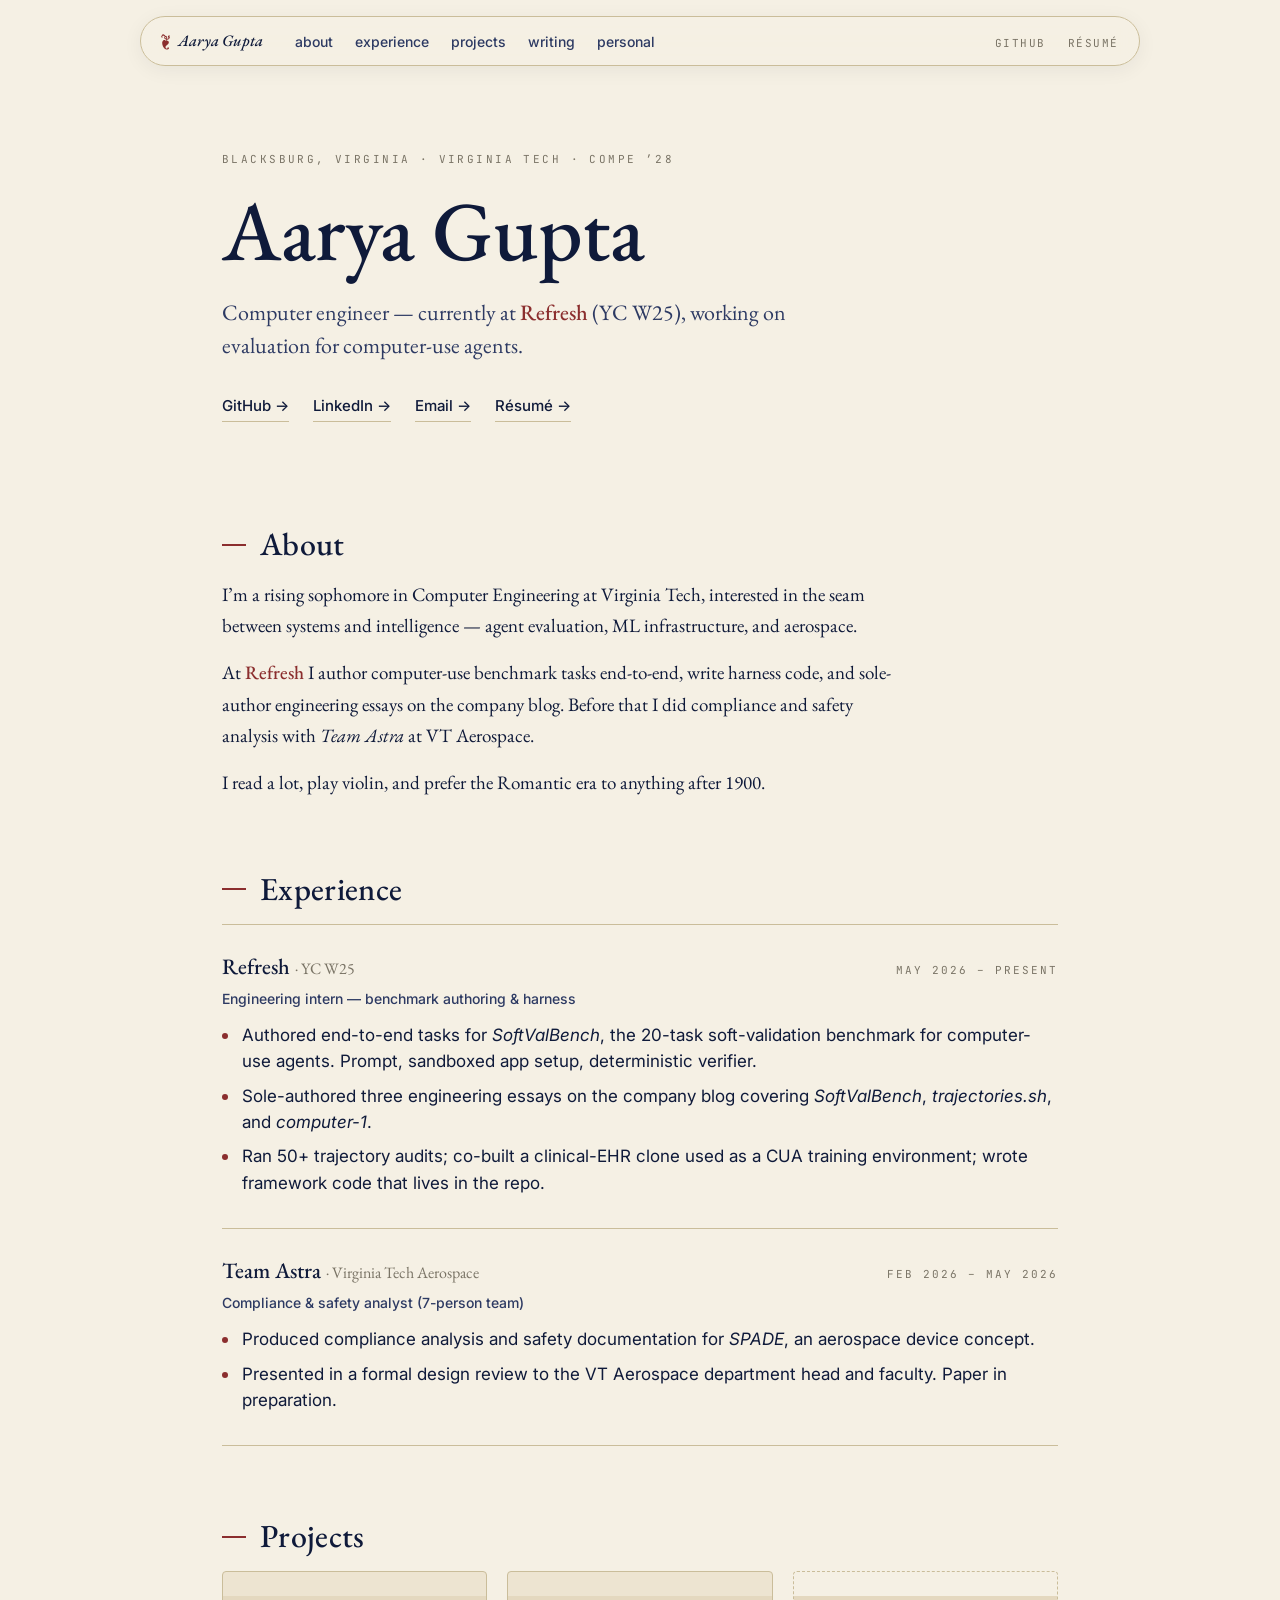
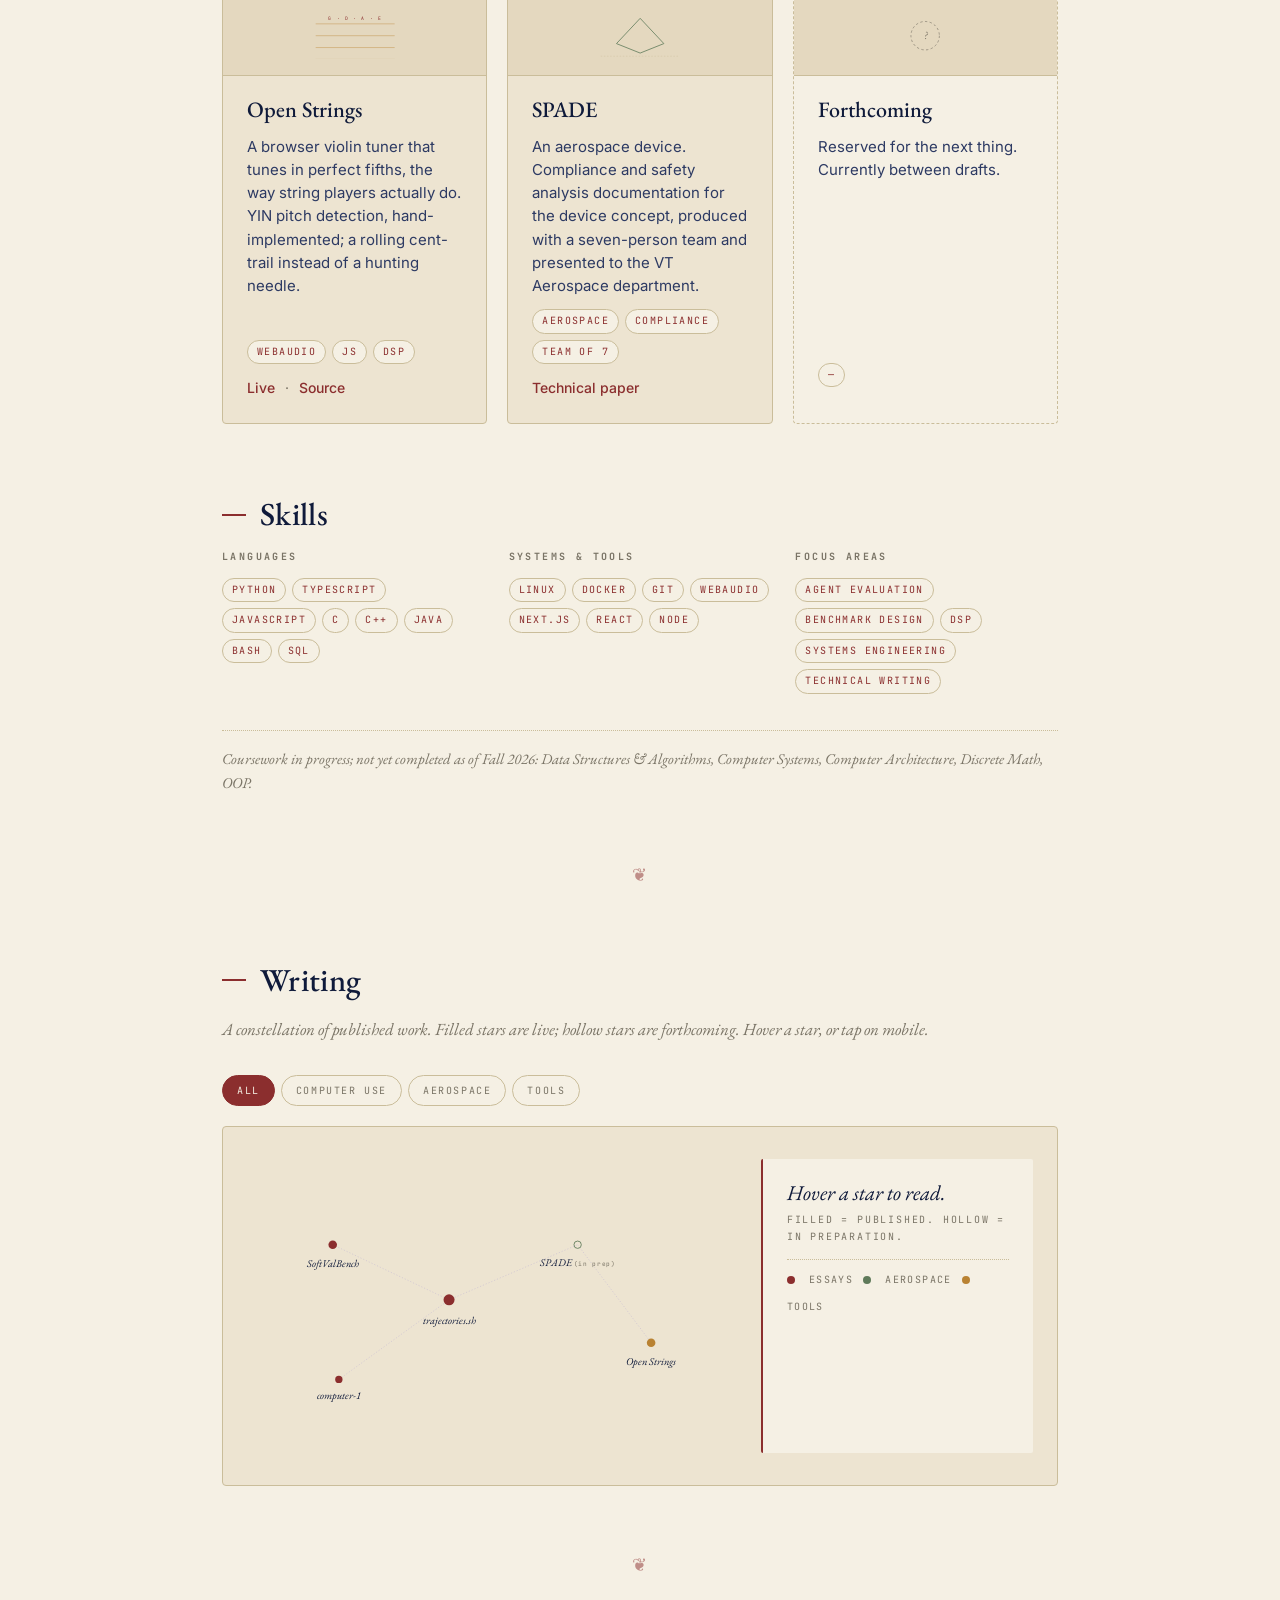
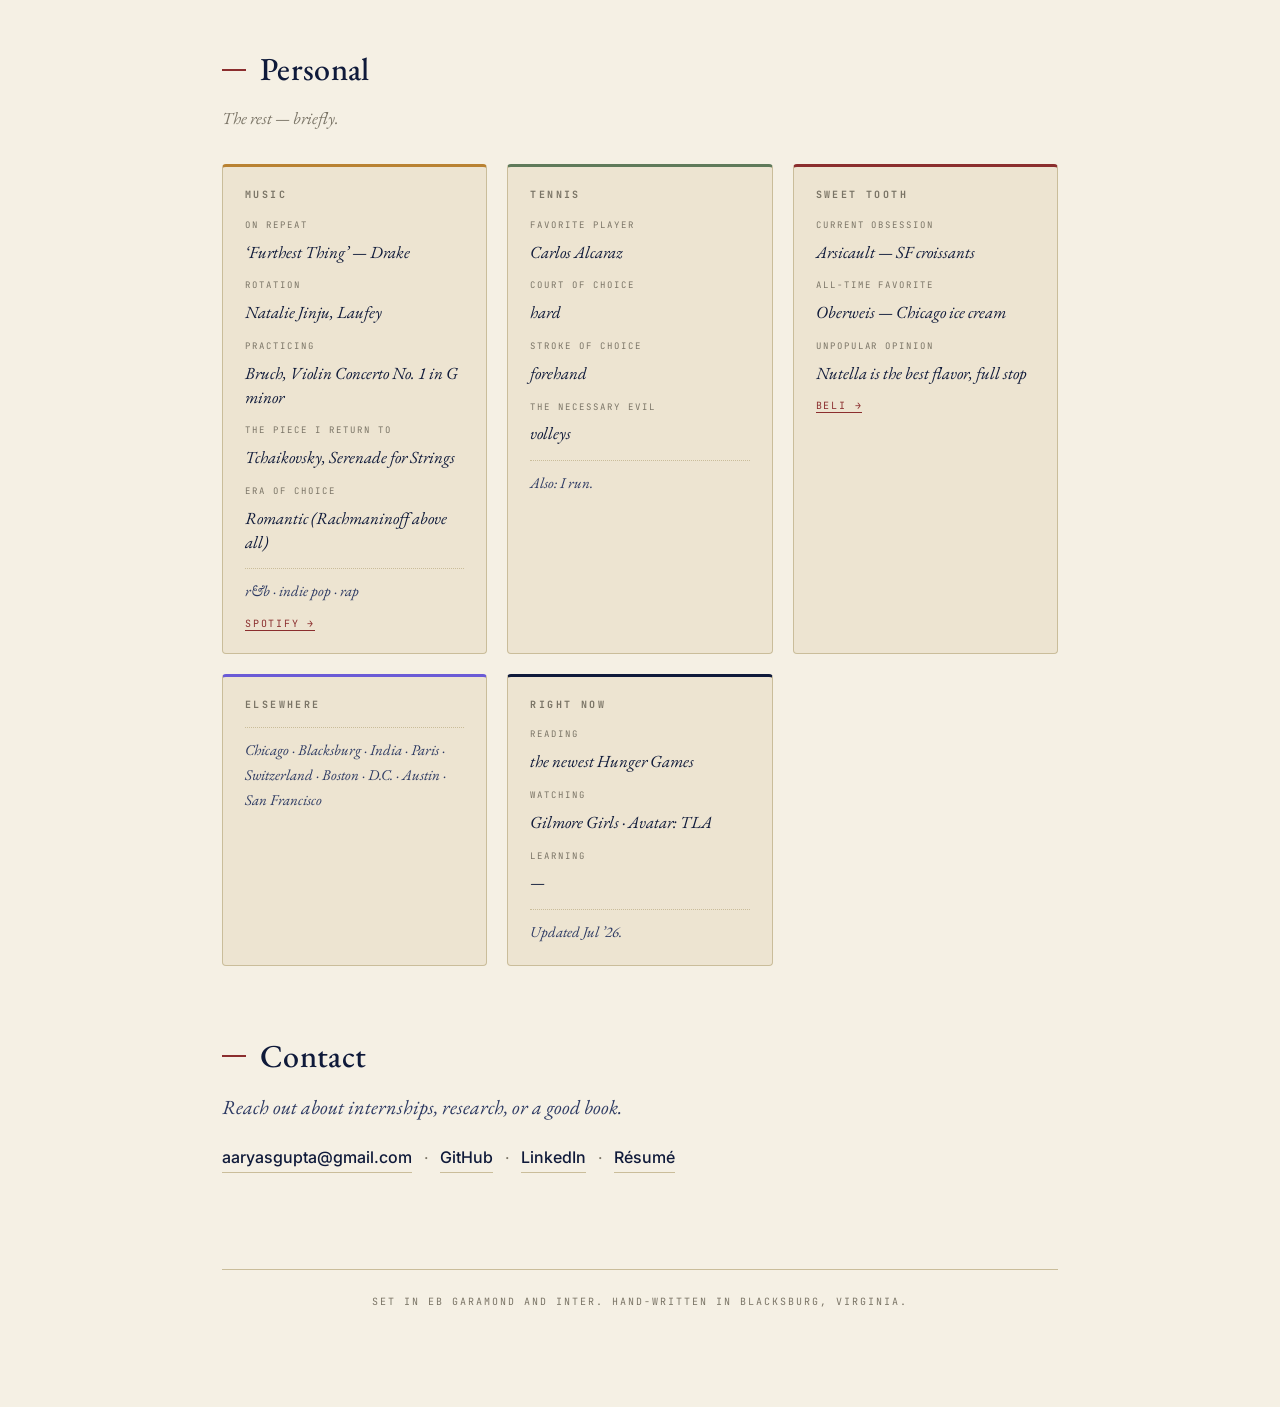
==== commit 94fe77e0: "restructure: recruiter-first layout with top nav, experience, projects, skills; keep constellation +" ====
--- a/index.html
+++ b/index.html
@@ -3,493 +3,410 @@
   <head>
     <meta charset="utf-8" />
     <meta name="viewport" content="width=device-width, initial-scale=1" />
-    <title>Aarya Gupta</title>
-    <meta name="description" content="Aarya Gupta — computer engineer, Virginia Tech. A commonplace book." />
+    <title>Aarya Gupta — Computer Engineer</title>
+    <meta
+      name="description"
+      content="Aarya Gupta — Computer Engineering at Virginia Tech. Currently at Refresh (YC W25) working on evaluation for computer-use agents."
+    />
     <link rel="preconnect" href="https://fonts.googleapis.com" />
     <link rel="preconnect" href="https://fonts.gstatic.com" crossorigin />
     <link
-      href="https://fonts.googleapis.com/css2?family=Cormorant+Garamond:ital,wght@0,400;0,500;0,600;1,400;1,500&family=EB+Garamond:ital,wght@0,400;0,500;1,400;1,500&family=JetBrains+Mono:wght@400;500&display=swap"
+      href="https://fonts.googleapis.com/css2?family=EB+Garamond:ital,wght@0,400;0,500;0,600;1,400;1,500&family=Inter:wght@400;500;600&family=JetBrains+Mono:wght@400;500&display=swap"
       rel="stylesheet"
     />
     <link rel="stylesheet" href="./styles.css" />
   </head>
   <body>
-    <canvas id="stars" aria-hidden="true"></canvas>
-
-    <!-- ASTROLABE nav -->
-    <nav class="astrolabe" aria-label="Section navigation">
-      <div class="astrolabe-ring">
-        <svg viewBox="0 0 100 100" class="astrolabe-svg" aria-hidden="true">
-          <circle cx="50" cy="50" r="46" class="ring-outer" />
-          <circle cx="50" cy="50" r="38" class="ring-inner" />
-          <g class="ticks">
-            <line x1="50" y1="4"  x2="50" y2="12" />
-            <line x1="96" y1="50" x2="88" y2="50" />
-            <line x1="50" y1="96" x2="50" y2="88" />
-            <line x1="4"  y1="50" x2="12" y2="50" />
-          </g>
-          <text x="50" y="10" class="cardinal">N</text>
-          <text x="93" y="52" class="cardinal">E</text>
-          <text x="50" y="94" class="cardinal">S</text>
-          <text x="7"  y="52" class="cardinal">W</text>
-          <line x1="50" y1="50" x2="50" y2="10" class="hand" id="astro-hand" />
-          <circle cx="50" cy="50" r="2.5" class="hub" />
-        </svg>
-        <ul class="astro-nav">
-          <li><a href="#log"      title="the log">I</a></li>
-          <li><a href="#writing"  title="the writing">II</a></li>
-          <li><a href="#projects" title="the projects">III</a></li>
-          <li><a href="#music"    title="the music">V</a></li>
-          <li><a href="#game"     title="the game">VI</a></li>
-          <li><a href="#now"      title="at present">VIII</a></li>
+    <!-- TOP NAV -->
+    <nav class="topnav" aria-label="Primary">
+      <div class="topnav-inner">
+        <a class="brand" href="#top">
+          <span class="brand-mark">&#10086;</span>
+          <span class="brand-text">Aarya Gupta</span>
+        </a>
+        <ul class="topnav-links">
+          <li><a href="#about">about</a></li>
+          <li><a href="#experience">experience</a></li>
+          <li><a href="#projects">projects</a></li>
+          <li><a href="#writing">writing</a></li>
+          <li><a href="#personal">personal</a></li>
+        </ul>
+        <ul class="topnav-ext">
+          <li><a href="https://github.com/aaryagupta4" target="_blank" rel="noopener">GitHub</a></li>
+          <li><a href="./resume.pdf" target="_blank" rel="noopener">Résumé</a></li>
         </ul>
       </div>
     </nav>
 
+    <span id="top" class="anchor-top"></span>
+
     <main>
-      <!-- FRONTISPIECE -->
-      <header class="frontispiece">
-        <p class="eyebrow">a commonplace book</p>
-        <h1>Aarya&nbsp;Gupta</h1>
-        <p class="colophon-line">
-          <span>&#10096;</span> computer engineer <span>&#10097;</span>
+      <!-- HERO -->
+      <header class="hero">
+        <p class="eyebrow">Blacksburg, Virginia &middot; Virginia Tech &middot; CompE &rsquo;28</p>
+        <h1>Aarya Gupta</h1>
+        <p class="tagline">
+          Computer engineer &mdash; currently at
+          <a class="lnk" href="https://refresh.dev" target="_blank" rel="noopener">Refresh</a>
+          (YC&nbsp;W25), working on evaluation for computer-use agents.
         </p>
-        <p class="location">Blacksburg, Virginia &middot; Virginia Tech &middot; CompE &rsquo;28</p>
-
-        <figure class="sky-chart" aria-label="Star chart of the sky over Blacksburg at the current moment">
-          <svg viewBox="-110 -110 220 220" class="sky-svg" id="sky-svg" aria-hidden="true">
-            <defs>
-              <radialGradient id="sky-fill" cx="0" cy="0" r="1">
-                <stop offset="0%" stop-color="var(--paper-warm)" />
-                <stop offset="100%" stop-color="var(--paper-deep)" />
-              </radialGradient>
-            </defs>
-            <circle cx="0" cy="0" r="100" class="horizon" fill="url(#sky-fill)" />
-            <circle cx="0" cy="0" r="66.7" class="alt-ring" />
-            <circle cx="0" cy="0" r="33.3" class="alt-ring" />
-            <line x1="0" y1="-100" x2="0" y2="100" class="cross" />
-            <line x1="-100" y1="0" x2="100" y2="0" class="cross" />
-            <text x="0" y="-104" class="sky-cardinal">N</text>
-            <text x="104" y="4" class="sky-cardinal">E</text>
-            <text x="0" y="112" class="sky-cardinal">S</text>
-            <text x="-104" y="4" class="sky-cardinal">W</text>
-            <g id="sky-lines"></g>
-            <g id="sky-stars"></g>
-            <text x="0" y="0" id="sky-zenith" class="zenith">&#10059;</text>
+        <div class="hero-links">
+          <a href="https://github.com/aaryagupta4" target="_blank" rel="noopener">GitHub &rarr;</a>
+          <a href="https://www.linkedin.com/in/aarya-gupta-929689379" target="_blank" rel="noopener">LinkedIn &rarr;</a>
+          <a href="mailto:aaryasgupta@gmail.com">Email &rarr;</a>
+          <a href="./resume.pdf">Résumé &rarr;</a>
+        </div>
+      </header>
+
+      <!-- ABOUT -->
+      <section id="about" class="section about">
+        <h2 class="section-h">About</h2>
+        <div class="about-body">
+          <p>
+            I&rsquo;m a rising sophomore in Computer Engineering at
+            Virginia Tech, interested in the seam between systems and
+            intelligence &mdash; agent evaluation, ML infrastructure,
+            and aerospace.
+          </p>
+          <p>
+            At <a class="lnk" href="https://refresh.dev" target="_blank" rel="noopener">Refresh</a>
+            I author computer-use benchmark tasks end-to-end, write
+            harness code, and sole-author engineering essays on the
+            company blog. Before that I did compliance and safety
+            analysis with <em>Team Astra</em> at VT Aerospace.
+          </p>
+          <p>
+            I read a lot, play violin, and prefer the Romantic era to
+            anything after 1900.
+          </p>
+        </div>
+      </section>
+
+      <!-- EXPERIENCE -->
+      <section id="experience" class="section experience">
+        <h2 class="section-h">Experience</h2>
+        <ol class="exp-list">
+          <li class="exp-item">
+            <div class="exp-head">
+              <div>
+                <h3>Refresh <span class="dim">&middot; YC W25</span></h3>
+                <p class="exp-role">Engineering intern &mdash; benchmark authoring &amp; harness</p>
+              </div>
+              <span class="exp-when">May 2026 &ndash; present</span>
+            </div>
+            <ul class="exp-bullets">
+              <li>Authored end-to-end tasks for <em>SoftValBench</em>, the 20-task soft-validation benchmark for computer-use agents. Prompt, sandboxed app setup, deterministic verifier.</li>
+              <li>Sole-authored three engineering essays on the company blog covering <em>SoftValBench</em>, <em>trajectories.sh</em>, and <em>computer-1</em>.</li>
+              <li>Ran 50+ trajectory audits; co-built a clinical-EHR clone used as a CUA training environment; wrote framework code that lives in the repo.</li>
+            </ul>
+          </li>
+          <li class="exp-item">
+            <div class="exp-head">
+              <div>
+                <h3>Team Astra <span class="dim">&middot; Virginia Tech Aerospace</span></h3>
+                <p class="exp-role">Compliance &amp; safety analyst (7-person team)</p>
+              </div>
+              <span class="exp-when">Feb 2026 &ndash; May 2026</span>
+            </div>
+            <ul class="exp-bullets">
+              <li>Produced compliance analysis and safety documentation for <em>SPADE</em>, an aerospace device concept.</li>
+              <li>Presented in a formal design review to the VT Aerospace department head and faculty. Paper in preparation.</li>
+            </ul>
+          </li>
+        </ol>
+      </section>
+
+      <!-- PROJECTS -->
+      <section id="projects" class="section projects">
+        <h2 class="section-h">Projects</h2>
+        <div class="proj-grid">
+          <article class="proj-card">
+            <div class="proj-thumb proj-thumb-strings" aria-hidden="true">
+              <svg viewBox="0 0 120 60">
+                <line x1="10" y1="15" x2="110" y2="15" />
+                <line x1="10" y1="30" x2="110" y2="30" />
+                <line x1="10" y1="45" x2="110" y2="45" />
+                <line x1="10" y1="60" x2="110" y2="60" />
+                <text x="60" y="10" class="thumb-text">G · D · A · E</text>
+              </svg>
+            </div>
+            <h3>Open Strings</h3>
+            <p class="proj-desc">
+              A browser violin tuner that tunes in perfect fifths, the
+              way string players actually do. YIN pitch detection,
+              hand-implemented; a rolling cent-trail instead of a
+              hunting needle.
+            </p>
+            <ul class="chips">
+              <li>WebAudio</li>
+              <li>JS</li>
+              <li>DSP</li>
+            </ul>
+            <p class="proj-links">
+              <a href="https://aaryagupta4.github.io/open-strings/" target="_blank" rel="noopener">Live</a>
+              <span class="dot">&middot;</span>
+              <a href="https://github.com/aaryagupta4/open-strings" target="_blank" rel="noopener">Source</a>
+            </p>
+          </article>
+
+          <article class="proj-card">
+            <div class="proj-thumb proj-thumb-spade" aria-hidden="true">
+              <svg viewBox="0 0 120 60">
+                <path d="M 60 8 L 90 40 L 60 52 L 30 40 Z" />
+                <line x1="10" y1="56" x2="110" y2="56" />
+              </svg>
+            </div>
+            <h3>SPADE</h3>
+            <p class="proj-desc">
+              An aerospace device. Compliance and safety analysis
+              documentation for the device concept, produced with a
+              seven-person team and presented to the VT Aerospace
+              department.
+            </p>
+            <ul class="chips">
+              <li>Aerospace</li>
+              <li>Compliance</li>
+              <li>Team of 7</li>
+            </ul>
+            <p class="proj-links">
+              <a href="https://docs.google.com/document/d/1pe9Xt8ccitB8u-dxp0PGwnuLL-6YZu1d3t_k9YE3-yA/edit" target="_blank" rel="noopener">Technical paper</a>
+            </p>
+          </article>
+
+          <article class="proj-card proj-forthcoming">
+            <div class="proj-thumb proj-thumb-next" aria-hidden="true">
+              <svg viewBox="0 0 120 60">
+                <circle cx="60" cy="30" r="18" />
+                <text x="60" y="34" class="thumb-text">?</text>
+              </svg>
+            </div>
+            <h3>Forthcoming</h3>
+            <p class="proj-desc">
+              Reserved for the next thing. Currently between drafts.
+            </p>
+            <ul class="chips">
+              <li>&mdash;</li>
+            </ul>
+          </article>
+        </div>
+      </section>
+
+      <!-- SKILLS -->
+      <section id="skills" class="section skills">
+        <h2 class="section-h">Skills</h2>
+        <div class="skill-groups">
+          <div class="skill-group">
+            <h4>Languages</h4>
+            <ul class="chips">
+              <li>Python</li>
+              <li>TypeScript</li>
+              <li>JavaScript</li>
+              <li>C</li>
+              <li>C++</li>
+              <li>Java</li>
+              <li>Bash</li>
+              <li>SQL</li>
+            </ul>
+          </div>
+          <div class="skill-group">
+            <h4>Systems &amp; Tools</h4>
+            <ul class="chips">
+              <li>Linux</li>
+              <li>Docker</li>
+              <li>Git</li>
+              <li>WebAudio</li>
+              <li>Next.js</li>
+              <li>React</li>
+              <li>Node</li>
+            </ul>
+          </div>
+          <div class="skill-group">
+            <h4>Focus areas</h4>
+            <ul class="chips">
+              <li>Agent evaluation</li>
+              <li>Benchmark design</li>
+              <li>DSP</li>
+              <li>Systems engineering</li>
+              <li>Technical writing</li>
+            </ul>
+          </div>
+        </div>
+        <p class="skills-note">
+          Coursework in progress; not yet completed as of Fall 2026:
+          Data Structures &amp; Algorithms, Computer Systems, Computer
+          Architecture, Discrete Math, OOP.
+        </p>
+      </section>
+
+      <div class="fleuron" aria-hidden="true">&#10086;</div>
+
+      <!-- WRITING -->
+      <section id="writing" class="section writing">
+        <h2 class="section-h">Writing</h2>
+        <p class="section-sub">
+          A constellation of published work. Filled stars are live;
+          hollow stars are forthcoming. Hover a star, or tap on mobile.
+        </p>
+
+        <div class="filter-row" role="tablist" aria-label="Filter writing">
+          <button class="filter is-active" role="tab" data-filter="all">All</button>
+          <button class="filter" role="tab" data-filter="cua">Computer&nbsp;Use</button>
+          <button class="filter" role="tab" data-filter="aero">Aerospace</button>
+          <button class="filter" role="tab" data-filter="tools">Tools</button>
+        </div>
+
+        <div class="constellation-wrap">
+          <svg viewBox="0 0 800 480" class="constellation" id="works-constellation" role="img" aria-label="Constellation of published writing">
+            <g class="c-lines">
+              <line x1="140" y1="140" x2="330" y2="230" />
+              <line x1="330" y1="230" x2="150" y2="360" />
+              <line x1="330" y1="230" x2="540" y2="140" />
+              <line x1="540" y1="140" x2="660" y2="300" />
+            </g>
+            <g class="c-stars">
+              <g class="star-node hue-red" data-title="On evaluating computer-use agents" data-meta="essay · refresh.dev · 2026 · sole author" data-href="https://refresh.dev/blog/cua-eval-benchmark" data-tag="cua" tabindex="0" role="link">
+                <circle cx="140" cy="140" r="22" class="halo" />
+                <circle cx="140" cy="140" r="7" class="core" />
+                <text x="140" y="176" class="star-label">SoftValBench</text>
+              </g>
+              <g class="star-node hue-red" data-title="Notes on trajectories.sh" data-meta="essay · refresh.dev · 2026 · sole author" data-href="https://refresh.dev/blog/trajectories-blog-post" data-tag="cua" tabindex="0" role="link">
+                <circle cx="330" cy="230" r="26" class="halo" />
+                <circle cx="330" cy="230" r="9" class="core" />
+                <text x="330" y="270" class="star-label">trajectories.sh</text>
+              </g>
+              <g class="star-node hue-red" data-title="Introducing computer-1" data-meta="essay · refresh.dev · 2026" data-href="https://refresh.dev/blog/computer-1" data-tag="cua" tabindex="0" role="link">
+                <circle cx="150" cy="360" r="18" class="halo" />
+                <circle cx="150" cy="360" r="6" class="core" />
+                <text x="150" y="392" class="star-label">computer-1</text>
+              </g>
+              <g class="star-node hue-sage dim-node" data-title="SPADE — compliance analysis" data-meta="paper · Team Astra · in preparation" data-href="https://docs.google.com/document/d/1pe9Xt8ccitB8u-dxp0PGwnuLL-6YZu1d3t_k9YE3-yA/edit" data-tag="aero" tabindex="0" role="link">
+                <circle cx="540" cy="140" r="20" class="halo" />
+                <circle cx="540" cy="140" r="6" class="core" />
+                <text x="540" y="174" class="star-label">SPADE&nbsp;<tspan class="star-sub">(in prep)</tspan></text>
+              </g>
+              <g class="star-node hue-amber" data-title="Open Strings — a violin tuner" data-meta="tool · aaryagupta4.github.io/open-strings" data-href="https://aaryagupta4.github.io/open-strings/" data-tag="tools" tabindex="0" role="link">
+                <circle cx="660" cy="300" r="20" class="halo" />
+                <circle cx="660" cy="300" r="7" class="core" />
+                <text x="660" y="336" class="star-label">Open&nbsp;Strings</text>
+              </g>
+            </g>
           </svg>
-          <figcaption><span id="sky-caption">sky over Blacksburg, computing&hellip;</span></figcaption>
-        </figure>
-      </header>
+
+          <div class="star-readout" id="star-readout" aria-live="polite">
+            <p class="readout-title">Hover a star to read.</p>
+            <p class="readout-meta">Filled = published. Hollow = in preparation.</p>
+            <p class="readout-legend">
+              <span class="legend-swatch legend-red"></span> essays
+              <span class="legend-swatch legend-sage"></span> aerospace
+              <span class="legend-swatch legend-amber"></span> tools
+            </p>
+          </div>
+        </div>
+      </section>
 
       <div class="fleuron" aria-hidden="true">&#10086;</div>
 
-      <!-- OPENING -->
-      <section class="chapter opening">
-        <div class="body">
-          <p class="lede">
-            <span class="illum" aria-hidden="true">
-              <svg viewBox="0 0 100 100" class="illum-svg">
-                <rect x="2" y="2" width="96" height="96" class="illum-frame" />
-                <path d="M 2 2 Q 20 18, 2 34 M 98 2 Q 80 18, 98 34 M 2 98 Q 20 82, 2 66 M 98 98 Q 80 82, 98 66" class="illum-vine" />
-                <circle cx="12" cy="12" r="3" class="illum-dot" />
-                <circle cx="88" cy="12" r="3" class="illum-dot" />
-                <circle cx="12" cy="88" r="3" class="illum-dot" />
-                <circle cx="88" cy="88" r="3" class="illum-dot" />
-              </svg>
-              <span class="illum-letter">P</span>
-            </span><span class="illum-rest">resently</span> at
-            <a class="link-red" href="https://refresh.dev" target="_blank" rel="noopener">Refresh</a>
-            (YC&nbsp;W25), working on evaluation for computer-use
-            agents. Interested in the seam between systems and
-            intelligence &mdash; aerospace, ML infrastructure, and
-            things you can point a scope at.
-          </p>
-        </div>
-        <aside class="margin">
-          <p><span class="marg-label">lat.</span> 37.2&deg;&nbsp;N</p>
-          <p><span class="marg-label">lon.</span> 80.4&deg;&nbsp;W</p>
-          <p class="sp"></p>
-          <p><span class="marg-label">now</span> SoftValBench</p>
-          <p><span class="marg-label">next</span> sophomore fall</p>
-        </aside>
-      </section>
-
-      <div class="fleuron" aria-hidden="true">&#10086;</div>
-
-      <!-- I. LOG -->
-      <section class="chapter log" data-hue="navy" id="log">
-        <header class="chapter-head">
-          <span class="numeral">I.</span>
-          <h2>the log</h2>
-          <p class="chapter-note">recent entries, in reverse</p>
-        </header>
-
-        <div class="body">
-          <ol class="entries">
-            <li>
-              <time>jul &rsquo;26</time>
-              <p>
-                Authored end-to-end tasks for <em>SoftValBench</em>, a
-                computer-use benchmark on soft validation. Sole-authored the
-                <a class="link-red" href="https://refresh.dev/blog/cua-eval-benchmark" target="_blank" rel="noopener">accompanying essay</a>.
-              </p>
-            </li>
-            <li>
-              <time>jun &rsquo;26</time>
-              <p>
-                Sole-authored an engineering piece on
-                <a class="link-red" href="https://refresh.dev/blog/trajectories-blog-post" target="_blank" rel="noopener"><em>trajectories.sh</em></a>
-                &mdash; the open recorder Refresh built for agent runs.
-              </p>
-            </li>
-            <li><time>may &rsquo;26</time><p>Presented a compliance analysis to the VT Aerospace department as part of a formal design review.</p></li>
-            <li><time>feb &rsquo;26</time><p>Joined <em>Team Astra</em> &mdash; a seven-person study producing compliance and safety documentation for a student aerospace concept. Paper in preparation.</p></li>
-            <li><time>aug &rsquo;25</time><p>Began freshman year at Virginia Tech, CompE.</p></li>
-          </ol>
-        </div>
-
-        <aside class="margin">
-          <p><span class="marg-label">entries</span> V</p>
-          <p class="sp"></p>
-          <p class="cross-ref">Refresh</p>
-          <p class="cross-ref">Team&nbsp;Astra</p>
-          <p class="cross-ref">VT&nbsp;Aerospace</p>
-          <p class="cross-ref">CompE, &rsquo;28</p>
-        </aside>
-      </section>
-
-      <div class="fleuron" aria-hidden="true">&#10086;</div>
-
-      <!-- II. WRITING -->
-      <section class="chapter writing" data-hue="red" id="writing">
-        <header class="chapter-head">
-          <span class="numeral">II.</span>
-          <h2>the writing</h2>
-          <p class="chapter-note">a constellation of works &mdash; hover to read</p>
-        </header>
-
-        <div class="body body-full">
-          <div class="filter-row" role="tablist" aria-label="Filter writing">
-            <button class="filter is-active" role="tab" data-filter="all">All</button>
-            <button class="filter" role="tab" data-filter="cua">Computer&nbsp;Use</button>
-            <button class="filter" role="tab" data-filter="aero">Aerospace</button>
-          </div>
-
-          <div class="constellation-wrap">
-            <svg viewBox="0 0 600 300" class="constellation" id="works-constellation">
-              <g class="c-lines">
-                <line x1="120" y1="120" x2="280" y2="180" />
-                <line x1="280" y1="180" x2="440" y2="90" />
-              </g>
-              <g class="c-stars">
-                <g class="star-node" data-title="On evaluating computer-use agents" data-meta="essay · refresh.dev · 2026" data-href="https://refresh.dev/blog/cua-eval-benchmark" data-tag="cua" tabindex="0" role="link">
-                  <circle cx="120" cy="120" r="14" class="halo" />
-                  <circle cx="120" cy="120" r="5" class="core" />
-                  <text x="120" y="150" class="star-label">SoftValBench</text>
-                </g>
-                <g class="star-node" data-title="Notes on trajectories.sh" data-meta="essay · refresh.dev · 2026" data-href="https://refresh.dev/blog/trajectories-blog-post" data-tag="cua" tabindex="0" role="link">
-                  <circle cx="280" cy="180" r="14" class="halo" />
-                  <circle cx="280" cy="180" r="5" class="core" />
-                  <text x="280" y="210" class="star-label">trajectories.sh</text>
-                </g>
-                <g class="star-node dim-node" data-title="Team Astra compliance analysis" data-meta="paper · in preparation" data-href="" data-tag="aero" tabindex="0" role="link">
-                  <circle cx="440" cy="90" r="14" class="halo" />
-                  <circle cx="440" cy="90" r="4" class="core" />
-                  <text x="440" y="120" class="star-label">Team Astra&nbsp;<tspan class="star-sub">(in prep)</tspan></text>
-                </g>
-              </g>
-            </svg>
-
-            <div class="star-readout" id="star-readout" aria-live="polite">
-              <p class="readout-title">Hover a star to read its title.</p>
-              <p class="readout-meta">Filled stars are published; hollow stars are forthcoming.</p>
-            </div>
-          </div>
-        </div>
-
-        <aside class="margin">
-          <p><span class="marg-label">count</span> iii</p>
-          <p class="sp"></p>
-          <p class="cross-ref">CUA eval</p>
-          <p class="cross-ref">recorders</p>
-          <p class="cross-ref">aerospace</p>
-        </aside>
-      </section>
-
-      <div class="fleuron" aria-hidden="true">&#10086;</div>
-
-      <!-- III. PROJECTS -->
-      <section class="chapter projects" data-hue="red" id="projects">
-        <header class="chapter-head">
-          <span class="numeral">III.</span>
-          <h2>the projects</h2>
-          <p class="chapter-note">things built on my own</p>
-        </header>
-
-        <div class="body">
-          <ul class="project-list">
-            <li>
-              <div class="p-head">
-                <h3>SPADE</h3>
-                <span class="p-tag">aerospace &middot; device</span>
-              </div>
-              <p class="p-desc">
-                An aerospace device. Our seven-person team (Team&nbsp;Astra)
-                produced its compliance and safety documentation, presented
-                in a formal design review to the VT Aerospace department.
-              </p>
-              <p class="p-links">
-                <a class="link-red" href="https://docs.google.com/document/d/1pe9Xt8ccitB8u-dxp0PGwnuLL-6YZu1d3t_k9YE3-yA/edit" target="_blank" rel="noopener">read the technical paper &rarr;</a>
-              </p>
-            </li>
-            <li>
-              <div class="p-head">
-                <h3>Open&nbsp;Strings</h3>
-                <span class="p-tag">web &middot; audio</span>
-              </div>
-              <p class="p-desc">
-                A browser-based violin tuner that tunes in perfect fifths &mdash;
-                the way string players actually do it. Written from
-                scratch in WebAudio and vanilla JS, with a hand-implemented
-                <em>YIN</em> pitch detector.
-              </p>
-              <p class="p-links">
-                <a class="link-red" href="https://aaryagupta4.github.io/open-strings/" target="_blank" rel="noopener">open the tuner &rarr;</a>
-                &middot;
-                <a class="link-red" href="https://github.com/aaryagupta4/open-strings" target="_blank" rel="noopener">source</a>
-              </p>
-            </li>
-          </ul>
-        </div>
-
-        <aside class="margin">
-          <p><span class="marg-label">count</span> ii</p>
-          <p class="sp"></p>
-          <p class="cross-ref">open&nbsp;source</p>
-          <p class="cross-ref">weekend</p>
-        </aside>
-      </section>
-
-      <div class="fleuron" aria-hidden="true">&#10086;</div>
-
-      <!-- IV. ELSEWHERE (places) -->
-      <section class="chapter places" data-hue="sage" id="elsewhere">
-        <header class="chapter-head">
-          <span class="numeral">IV.</span>
-          <h2>elsewhere</h2>
-          <p class="chapter-note">places, in ink</p>
-        </header>
-
-        <div class="body">
-          <ul class="place-list">
-            <li><span class="place">Chicago</span><span class="note">home</span></li>
-            <li><span class="place">Blacksburg,&nbsp;VA</span><span class="note">school</span></li>
-            <li><span class="place">India</span><span class="note">family</span></li>
-            <li><span class="place">Paris</span><span class="note">visited</span></li>
-            <li><span class="place">Switzerland</span><span class="note">visited</span></li>
-            <li><span class="place">Boston</span><span class="note">visited</span></li>
-            <li><span class="place">Washington,&nbsp;D.C.</span><span class="note">visited</span></li>
-            <li><span class="place">Austin,&nbsp;TX</span><span class="note">visited</span></li>
-            <li><span class="place">San&nbsp;Francisco</span><span class="note">visited</span></li>
-          </ul>
-        </div>
-
-        <aside class="margin">
-          <p><span class="marg-label">home</span> 41.9&deg;&nbsp;N</p>
-          <p><span class="marg-label">now</span> 37.2&deg;&nbsp;N</p>
-          <p class="sp"></p>
-          <p class="cross-ref">travel</p>
-          <p class="cross-ref">home</p>
-        </aside>
-      </section>
-
-      <div class="fleuron" aria-hidden="true">&#10086;</div>
-
-      <!-- V. MUSIC -->
-      <section class="chapter music" data-hue="amber" id="music">
-        <header class="chapter-head">
-          <span class="numeral">V.</span>
-          <h2>the music</h2>
-          <p class="chapter-note">listened to &middot; played &middot; loved</p>
-        </header>
-
-        <div class="body">
-          <dl class="music-list">
-            <dt>on repeat</dt>
-            <dd>
-              <p class="track">&lsquo;Furthest&nbsp;Thing&rsquo;</p>
-              <p class="artist">Drake &middot; from Nothing Was the Same</p>
-            </dd>
-            <dt>artist on rotation</dt>
-            <dd>
-              <p class="track">Natalie&nbsp;Jinju</p>
-              <p class="artist">r&amp;b &middot; discovered this year</p>
-            </dd>
-            <dt>currently playing<br /><span class="sub">(the violin)</span></dt>
-            <dd>
-              <p class="track">Violin Concerto No.&nbsp;1 in G minor</p>
-              <p class="artist">Max Bruch &middot; Op.&nbsp;26</p>
-            </dd>
-            <dt>the piece I return to</dt>
-            <dd>
-              <blockquote class="pull small">
-                <p>Serenade&nbsp;for&nbsp;Strings in C major, Op.&nbsp;48</p>
-                <cite>&mdash; Pyotr Ilyich Tchaikovsky</cite>
-              </blockquote>
-              <p class="music-note">
-                Favorite era: the Romantics &mdash; Rachmaninoff above
-                all. The music of ascending, and the best thing to
-                daydream to.
-              </p>
-            </dd>
-          </dl>
-        </div>
-
-        <aside class="margin">
-          <p><span class="marg-label">era</span> Romantic</p>
-          <p><span class="marg-label">comp.</span> Rachmaninoff</p>
-          <p class="sp"></p>
-          <p class="marg-heading">genres</p>
-          <p class="cross-ref">r&amp;b</p>
-          <p class="cross-ref">indie&nbsp;pop</p>
-          <p class="cross-ref">rap</p>
-          <p class="sp"></p>
-          <p class="marg-heading">also loved</p>
-          <p class="cross-ref">Laufey</p>
-          <p class="sp"></p>
-          <p><a class="marg-link" href="https://open.spotify.com/user/wr4onvbwpnmtxewefnymsworw" target="_blank" rel="noopener">spotify &rarr;</a></p>
-        </aside>
-      </section>
-
-      <div class="fleuron" aria-hidden="true">&#10086;</div>
-
-      <!-- VI. THE GAME (tennis) -->
-      <section class="chapter game" data-hue="sage" id="game">
-        <header class="chapter-head">
-          <span class="numeral">VI.</span>
-          <h2>the game</h2>
-          <p class="chapter-note">a racquet, honestly</p>
-        </header>
-
-        <div class="body">
-          <p class="sport-name">tennis</p>
-          <dl class="mini-list">
-            <dt>favorite player</dt>
-            <dd>Carlos Alcaraz</dd>
-            <dt>court of choice</dt>
-            <dd>hard</dd>
-            <dt>stroke of choice</dt>
-            <dd>forehand</dd>
-            <dt>the necessary evil</dt>
-            <dd>volleys &mdash; I resent them</dd>
-          </dl>
-        </div>
-
-        <aside class="margin">
-          <p><span class="marg-label">also</span> running</p>
-          <p class="sp"></p>
-          <p class="cross-ref">Alcaraz</p>
-          <p class="cross-ref">hard&nbsp;court</p>
-          <p class="cross-ref">forehand</p>
-        </aside>
-      </section>
-
-      <div class="fleuron" aria-hidden="true">&#10086;</div>
-
-      <!-- VII. SWEET TOOTH -->
-      <section class="chapter sweet" data-hue="red" id="sweet">
-        <header class="chapter-head">
-          <span class="numeral">VII.</span>
-          <h2>the sweet tooth</h2>
-          <p class="chapter-note">an incomplete taxonomy</p>
-        </header>
-
-        <div class="body">
-          <ul class="place-list sweet-list">
-            <li><span class="place">Arsicault</span><span class="note">current obsession &middot; SF croissants</span></li>
-            <li><span class="place">Oberweis</span><span class="note">all-time favorite &middot; Chicago ice cream</span></li>
-            <li><span class="place">Nutella</span><span class="note">unpopular opinion &middot; best flavor, full stop</span></li>
-          </ul>
-          <p class="beli-line">
-            More on where I&rsquo;ve eaten &rarr;
-            <a class="link-red" href="https://beliapp.com/user/aarya4" target="_blank" rel="noopener">Beli</a>.
-          </p>
-        </div>
-
-        <aside class="margin">
-          <p><span class="marg-label">n</span> iii</p>
-          <p class="sp"></p>
-          <p class="cross-ref">bakery</p>
-          <p class="cross-ref">Beli</p>
-        </aside>
-      </section>
-
-      <div class="fleuron" aria-hidden="true">&#10086;</div>
-
-      <!-- VIII. AT PRESENT -->
-      <section class="chapter now" data-hue="amber" id="now">
-        <header class="chapter-head">
-          <span class="numeral">VIII.</span>
-          <h2>at present</h2>
-          <p class="chapter-note">reading &middot; watching &middot; open in a tab</p>
-        </header>
-
-        <div class="body">
-          <dl class="now-list">
-            <dt>reading</dt>
-            <dd>the newest Hunger Games</dd>
-            <dt>watching</dt>
-            <dd>Gilmore Girls &middot; Avatar: TLA</dd>
-            <dt>tab open</dt>
-            <dd>&mdash;</dd>
-            <dt>learning</dt>
-            <dd>&mdash;</dd>
-          </dl>
-          <p class="placeholder-note">
-            Two slots to fill in: an interesting open tab and one thing
-            currently being learned. Refresh whenever.
-          </p>
-        </div>
-
-        <aside class="margin">
-          <p><span class="marg-label">as of</span> Jul&nbsp;&rsquo;26</p>
-        </aside>
-      </section>
-
-      <div class="fleuron" aria-hidden="true">&#10086;</div>
-
-      <!-- COLOPHON / LINKS -->
-      <footer class="colophon-end">
-        <nav class="tiles" aria-label="Links">
-          <a href="https://github.com/aaryagupta4" target="_blank" rel="noopener">
-            <span class="label">github</span>
-            <span class="value">aaryagupta4</span>
-          </a>
-          <a href="https://www.linkedin.com/in/aarya-gupta-929689379" target="_blank" rel="noopener">
-            <span class="label">linkedin</span>
-            <span class="value">aarya&#8209;gupta</span>
-          </a>
-          <a href="https://beliapp.com/user/aarya4" target="_blank" rel="noopener">
-            <span class="label">beli</span>
-            <span class="value">restaurant ledger</span>
-          </a>
-          <a href="mailto:aaryasgupta@gmail.com">
-            <span class="label">email</span>
-            <span class="value">aaryasgupta@gmail.com</span>
-          </a>
-          <a href="./resume.pdf">
-            <span class="label">r&eacute;sum&eacute;</span>
-            <span class="value">pdf &rarr;</span>
-          </a>
-          <a href="#log">
-            <span class="label">to the top</span>
-            <span class="value">&uarr;</span>
-          </a>
-        </nav>
-
-        <p class="colophon-text">
-          Set in EB&nbsp;Garamond and Cormorant. Hand-written in
-          Blacksburg, Virginia. <em>Finis.</em>
+      <!-- PERSONAL — compact horizontal band -->
+      <section id="personal" class="section personal">
+        <h2 class="section-h">Personal</h2>
+        <p class="section-sub">The rest &mdash; briefly.</p>
+
+        <div class="personal-grid">
+          <div class="p-block music-block">
+            <h4>Music</h4>
+            <dl>
+              <dt>on repeat</dt>
+              <dd>&lsquo;Furthest Thing&rsquo; &mdash; Drake</dd>
+              <dt>rotation</dt>
+              <dd>Natalie Jinju, Laufey</dd>
+              <dt>practicing</dt>
+              <dd>Bruch, Violin Concerto No.&nbsp;1 in G minor</dd>
+              <dt>the piece I return to</dt>
+              <dd>Tchaikovsky, Serenade for Strings</dd>
+              <dt>era of choice</dt>
+              <dd>Romantic (Rachmaninoff above all)</dd>
+            </dl>
+            <p class="p-genres">r&amp;b &middot; indie pop &middot; rap</p>
+            <p class="p-link">
+              <a href="https://open.spotify.com/user/wr4onvbwpnmtxewefnymsworw" target="_blank" rel="noopener">Spotify &rarr;</a>
+            </p>
+          </div>
+
+          <div class="p-block tennis-block">
+            <h4>Tennis</h4>
+            <dl>
+              <dt>favorite player</dt>
+              <dd>Carlos Alcaraz</dd>
+              <dt>court of choice</dt>
+              <dd>hard</dd>
+              <dt>stroke of choice</dt>
+              <dd>forehand</dd>
+              <dt>the necessary evil</dt>
+              <dd>volleys</dd>
+            </dl>
+            <p class="p-note">Also: I run.</p>
+          </div>
+
+          <div class="p-block sweets-block">
+            <h4>Sweet tooth</h4>
+            <dl>
+              <dt>current obsession</dt>
+              <dd>Arsicault &mdash; SF croissants</dd>
+              <dt>all-time favorite</dt>
+              <dd>Oberweis &mdash; Chicago ice cream</dd>
+              <dt>unpopular opinion</dt>
+              <dd>Nutella is the best flavor, full stop</dd>
+            </dl>
+            <p class="p-link">
+              <a href="https://beliapp.com/user/aarya4" target="_blank" rel="noopener">Beli &rarr;</a>
+            </p>
+          </div>
+
+          <div class="p-block places-block">
+            <h4>Elsewhere</h4>
+            <p class="p-places">
+              Chicago &middot; Blacksburg &middot; India &middot; Paris &middot;
+              Switzerland &middot; Boston &middot; D.C. &middot; Austin &middot;
+              San&nbsp;Francisco
+            </p>
+          </div>
+
+          <div class="p-block now-block">
+            <h4>Right now</h4>
+            <dl>
+              <dt>reading</dt>
+              <dd>the newest Hunger Games</dd>
+              <dt>watching</dt>
+              <dd>Gilmore Girls &middot; Avatar: TLA</dd>
+              <dt>learning</dt>
+              <dd>&mdash;</dd>
+            </dl>
+            <p class="p-note">Updated Jul&nbsp;&rsquo;26.</p>
+          </div>
+        </div>
+      </section>
+
+      <!-- CONTACT -->
+      <section id="contact" class="section contact">
+        <h2 class="section-h">Contact</h2>
+        <p class="contact-lede">
+          Reach out about internships, research, or a good book.
+        </p>
+        <div class="contact-row">
+          <a href="mailto:aaryasgupta@gmail.com">aaryasgupta@gmail.com</a>
+          <span class="dot">&middot;</span>
+          <a href="https://github.com/aaryagupta4" target="_blank" rel="noopener">GitHub</a>
+          <span class="dot">&middot;</span>
+          <a href="https://www.linkedin.com/in/aarya-gupta-929689379" target="_blank" rel="noopener">LinkedIn</a>
+          <span class="dot">&middot;</span>
+          <a href="./resume.pdf">Résumé</a>
+        </div>
+      </section>
+
+      <footer class="site-foot">
+        <p>
+          Set in EB Garamond and Inter. Hand-written in
+          Blacksburg,&nbsp;Virginia.
         </p>
       </footer>
     </main>
--- a/styles.css
+++ b/styles.css
@@ -18,8 +18,8 @@
   --amber: #b98232;
   --amber-soft: #d9a95d;
 
-  --serif: "EB Garamond", "Cormorant Garamond", Georgia, serif;
-  --display: "Cormorant Garamond", "EB Garamond", Georgia, serif;
+  --serif: "EB Garamond", Georgia, serif;
+  --sans: "Inter", -apple-system, BlinkMacSystemFont, "Segoe UI", sans-serif;
   --mono: "JetBrains Mono", ui-monospace, SFMono-Regular, Menlo, monospace;
 }
 
@@ -44,19 +44,16 @@
   }
 }
 
-* {
-  box-sizing: border-box;
-}
-
-html,
-body {
+* { box-sizing: border-box; }
+
+html, body {
   margin: 0;
   padding: 0;
   background: var(--paper);
   color: var(--ink);
-  font-family: var(--serif);
-  font-size: 20px;
-  line-height: 1.6;
+  font-family: var(--sans);
+  font-size: 17px;
+  line-height: 1.65;
   -webkit-font-smoothing: antialiased;
   -moz-osx-font-smoothing: grayscale;
   text-rendering: optimizeLegibility;
@@ -65,504 +62,456 @@
 body {
   min-height: 100vh;
   overflow-x: hidden;
-  background-image:
-    radial-gradient(circle at 20% 10%, rgba(139, 46, 46, 0.04), transparent 40%),
-    radial-gradient(circle at 80% 60%, rgba(107, 91, 214, 0.05), transparent 40%);
-}
-
-canvas#stars {
-  position: fixed;
-  inset: 0;
-  width: 100%;
-  height: 100%;
-  z-index: 0;
-  pointer-events: none;
-  opacity: 0.55;
-}
-
+}
+
+.anchor-top {
+  position: absolute;
+  top: 0;
+  visibility: hidden;
+}
+
+a {
+  color: var(--red);
+  text-decoration: none;
+  border-bottom: 1px solid transparent;
+  transition: color 180ms, border-color 180ms;
+}
+a:hover, a:focus-visible {
+  border-bottom-color: currentColor;
+}
+.lnk {
+  color: var(--red);
+  font-weight: 500;
+}
+
+/* ================================================================
+   TOP NAV — sticky pill
+================================================================ */
+.topnav {
+  position: sticky;
+  top: 16px;
+  z-index: 50;
+  padding: 0 16px;
+  margin-bottom: -60px; /* pull hero up under it */
+}
+.topnav-inner {
+  max-width: 1000px;
+  margin: 0 auto;
+  padding: 10px 20px;
+  display: flex;
+  align-items: center;
+  gap: 32px;
+  background: rgba(245, 240, 228, 0.85);
+  backdrop-filter: saturate(140%) blur(10px);
+  -webkit-backdrop-filter: saturate(140%) blur(10px);
+  border: 1px solid var(--rule);
+  border-radius: 999px;
+  box-shadow: 0 4px 20px rgba(15, 26, 58, 0.06);
+}
+@media (prefers-color-scheme: dark) {
+  .topnav-inner { background: rgba(12, 19, 48, 0.85); }
+}
+.brand {
+  display: flex;
+  align-items: center;
+  gap: 8px;
+  color: var(--ink);
+  border: none;
+  font-family: var(--serif);
+  font-size: 16px;
+  font-weight: 500;
+  font-style: italic;
+}
+.brand-mark { color: var(--red); }
+.brand:hover { border: none; }
+.brand:hover .brand-text { color: var(--red); }
+
+.topnav-links, .topnav-ext {
+  list-style: none;
+  margin: 0;
+  padding: 0;
+  display: flex;
+  gap: 22px;
+  align-items: center;
+}
+.topnav-links { flex: 1; }
+.topnav-links a {
+  color: var(--ink-soft);
+  border: none;
+  font-family: var(--sans);
+  font-size: 14px;
+  font-weight: 500;
+  transition: color 180ms;
+}
+.topnav-links a:hover { color: var(--red); }
+
+.topnav-ext a {
+  color: var(--dim);
+  border: none;
+  font-family: var(--mono);
+  font-size: 11px;
+  letter-spacing: 0.14em;
+  text-transform: uppercase;
+}
+.topnav-ext a:hover { color: var(--red); }
+
+@media (max-width: 780px) {
+  .topnav-links { display: none; }
+  .topnav { margin-bottom: -40px; }
+}
+
+/* ================================================================
+   PAGE LAYOUT
+================================================================ */
 main {
-  position: relative;
-  z-index: 1;
-  max-width: 960px;
+  max-width: 900px;
   margin: 0 auto;
-  padding: 96px 40px 128px;
-}
-
-a {
-  color: var(--ink);
-  text-decoration: none;
-  border-bottom: 1px solid var(--rule);
-  transition: color 180ms ease, border-color 180ms ease;
-}
-
-a:hover,
-a:focus-visible {
-  color: var(--red);
-  border-bottom-color: currentColor;
-}
-
-.link-red {
-  color: var(--red);
-  border-bottom-color: transparent;
-}
-.link-red:hover {
-  color: var(--red-soft);
-  border-bottom-color: currentColor;
-}
-
-/* ================================================================
-   ASTROLABE (fixed nav) — bottom-right rotating compass
-================================================================ */
-.astrolabe {
-  position: fixed;
-  right: 28px;
-  bottom: 28px;
-  width: 76px;
-  height: 76px;
-  z-index: 20;
-  pointer-events: none;
-}
-.astrolabe-ring {
-  position: relative;
-  width: 100%;
-  height: 100%;
-  pointer-events: auto;
-}
-.astrolabe-svg {
-  width: 100%;
-  height: 100%;
-  filter: drop-shadow(0 2px 8px rgba(15, 26, 58, 0.15));
-  transition: transform 400ms ease;
-}
-.astrolabe-ring:hover .astrolabe-svg {
-  transform: scale(1.06);
-}
-.ring-outer,
-.ring-inner {
-  fill: var(--paper);
-  stroke: var(--red);
-  stroke-width: 0.8;
-}
-.ring-inner {
-  fill: none;
-  stroke: var(--rule);
-}
-.ticks line {
-  stroke: var(--ink-soft);
-  stroke-width: 0.8;
-}
-.cardinal {
-  font-family: var(--display);
-  font-style: italic;
-  font-size: 8px;
-  fill: var(--dim);
-  text-anchor: middle;
-  dominant-baseline: middle;
-}
-.hand {
-  stroke: var(--red);
-  stroke-width: 1.5;
-  stroke-linecap: round;
-  transform-origin: 50px 50px;
-  transform: rotate(var(--astro-angle, 0deg));
-  transition: transform 260ms ease;
-}
-.hub {
-  fill: var(--red);
-}
-.astro-nav {
-  position: absolute;
-  inset: 0;
-  margin: 0;
-  padding: 0;
-  list-style: none;
-  border-radius: 50%;
-  pointer-events: none;
-}
-.astro-nav li {
-  position: absolute;
-  top: 50%;
-  left: 50%;
-  width: 22px;
-  height: 22px;
-  margin: -11px 0 0 -11px;
-  pointer-events: auto;
-}
-.astro-nav li a {
-  display: flex;
-  align-items: center;
-  justify-content: center;
-  width: 100%;
-  height: 100%;
-  border: none;
-  border-radius: 50%;
-  font-family: var(--display);
-  font-style: italic;
-  font-size: 10px;
-  color: transparent;
-  text-decoration: none;
-  transition: color 180ms ease, background 180ms ease;
-}
-.astro-nav li a:hover,
-.astro-nav li a:focus-visible {
-  color: var(--paper);
+  padding: 96px 32px 96px;
+}
+
+.section {
+  margin: 64px 0;
+  scroll-margin-top: 90px;
+}
+
+.section-h {
+  font-family: var(--serif);
+  font-weight: 500;
+  font-size: 32px;
+  color: var(--ink);
+  margin: 0 0 8px;
+  letter-spacing: 0.01em;
+}
+.section-h::before {
+  content: "";
+  display: inline-block;
+  width: 24px;
+  height: 2px;
   background: var(--red);
-  outline: none;
-}
-/* Position the 6 nav dots around the ring */
-.astro-nav li:nth-child(1) { transform: translate(0,        -26px); }
-.astro-nav li:nth-child(2) { transform: translate(22.5px,  -13px); }
-.astro-nav li:nth-child(3) { transform: translate(22.5px,   13px); }
-.astro-nav li:nth-child(4) { transform: translate(0,         26px); }
-.astro-nav li:nth-child(5) { transform: translate(-22.5px,  13px); }
-.astro-nav li:nth-child(6) { transform: translate(-22.5px, -13px); }
-
-@media (max-width: 640px) {
-  .astrolabe { display: none; }
-}
-
-/* ================================================================
-   FRONTISPIECE
-================================================================ */
-.frontispiece {
-  text-align: center;
-  padding: 32px 0 8px;
-}
-
-.eyebrow {
-  font-family: var(--mono);
-  font-size: 11px;
-  letter-spacing: 0.32em;
-  text-transform: uppercase;
+  vertical-align: middle;
+  margin-right: 14px;
+  transform: translateY(-4px);
+}
+.section-sub {
+  font-family: var(--serif);
+  font-style: italic;
+  font-size: 17px;
   color: var(--dim);
   margin: 0 0 32px;
 }
 
-.frontispiece h1 {
-  font-family: var(--display);
-  font-weight: 500;
-  font-style: italic;
-  font-size: clamp(56px, 10vw, 108px);
-  letter-spacing: 0.01em;
-  margin: 0;
-  line-height: 1;
-  color: var(--ink);
-}
-
-.colophon-line {
-  font-family: var(--display);
-  font-style: italic;
-  font-size: 22px;
-  color: var(--ink-soft);
-  margin: 20px 0 8px;
-  letter-spacing: 0.04em;
-}
-
-.colophon-line span {
-  color: var(--red);
-  margin: 0 8px;
-  font-style: normal;
-}
-
-.location {
-  font-family: var(--mono);
-  font-size: 11px;
-  letter-spacing: 0.24em;
-  text-transform: uppercase;
-  color: var(--dim);
-  margin: 0 0 32px;
-}
-
-/* Star chart -------------------------------------------------- */
-.sky-chart {
-  margin: 8px auto 0;
-  width: min(320px, 80vw);
-  text-align: center;
-}
-.sky-svg {
-  width: 100%;
-  height: auto;
-  display: block;
-}
-.horizon {
-  stroke: var(--red);
-  stroke-width: 1.2;
-}
-.alt-ring {
-  fill: none;
-  stroke: var(--rule);
-  stroke-width: 0.5;
-  stroke-dasharray: 2 3;
-}
-.cross {
-  stroke: var(--rule);
-  stroke-width: 0.5;
-  stroke-dasharray: 2 3;
-}
-.sky-cardinal {
-  font-family: var(--display);
-  font-style: italic;
-  font-size: 10px;
-  fill: var(--red);
-  text-anchor: middle;
-  dominant-baseline: middle;
-}
-#sky-stars circle {
-  fill: var(--ink);
-  transition: fill 200ms ease;
-}
-#sky-lines line {
-  stroke: var(--purple);
-  stroke-width: 0.5;
-  opacity: 0.5;
-}
-.zenith {
-  font-size: 8px;
-  fill: var(--red);
-  text-anchor: middle;
-  dominant-baseline: middle;
-}
-.sky-chart figcaption {
-  margin-top: 12px;
-  font-family: var(--mono);
-  font-size: 10px;
-  letter-spacing: 0.22em;
-  text-transform: uppercase;
-  color: var(--dim);
-}
-
-/* ================================================================
-   FLEURON
-================================================================ */
 .fleuron {
   text-align: center;
-  font-size: 22px;
   color: var(--red);
   margin: 56px 0;
   letter-spacing: 1.2em;
-  opacity: 0.55;
+  opacity: 0.5;
   padding-left: 1.2em;
-}
-
-/* ================================================================
-   CHAPTER (2-col commonplace)
-================================================================ */
-.chapter {
-  display: grid;
-  grid-template-columns: minmax(0, 1fr) 200px;
-  column-gap: 56px;
-  align-items: start;
-  scroll-margin-top: 40px;
-}
-
-.chapter-head {
-  grid-column: 1 / -1;
-  text-align: center;
-  margin: 8px 0 40px;
+  font-size: 18px;
+}
+
+/* ================================================================
+   HERO
+================================================================ */
+.hero {
+  padding: 64px 0 32px;
+}
+.eyebrow {
+  font-family: var(--mono);
+  font-size: 11px;
+  letter-spacing: 0.22em;
+  text-transform: uppercase;
+  color: var(--dim);
+  margin: 0 0 20px;
+}
+.hero h1 {
+  font-family: var(--serif);
+  font-weight: 500;
+  font-size: clamp(48px, 8vw, 84px);
+  line-height: 1;
+  letter-spacing: -0.005em;
+  margin: 0;
+  color: var(--ink);
+}
+.tagline {
+  font-family: var(--serif);
+  font-size: 22px;
+  color: var(--ink-soft);
+  max-width: 640px;
+  margin: 24px 0 32px;
+  line-height: 1.5;
+}
+.hero-links {
+  display: flex;
+  gap: 24px;
+  flex-wrap: wrap;
+}
+.hero-links a {
+  font-family: var(--sans);
+  font-size: 15px;
+  font-weight: 500;
+  color: var(--ink);
+  border-bottom: 1px solid var(--rule);
+  padding-bottom: 2px;
+}
+.hero-links a:hover { color: var(--red); border-bottom-color: currentColor; }
+
+/* ================================================================
+   ABOUT
+================================================================ */
+.about-body p {
+  font-family: var(--serif);
+  font-size: 19px;
+  color: var(--ink);
+  margin: 0 0 16px;
+  max-width: 680px;
+}
+
+/* ================================================================
+   EXPERIENCE
+================================================================ */
+.exp-list {
+  list-style: none;
+  margin: 0;
+  padding: 0;
+}
+.exp-item {
+  padding: 24px 0;
+  border-top: 1px solid var(--rule);
+}
+.exp-item:last-child { border-bottom: 1px solid var(--rule); }
+.exp-head {
+  display: flex;
+  justify-content: space-between;
+  align-items: baseline;
+  gap: 24px;
+  flex-wrap: wrap;
+  margin-bottom: 12px;
+}
+.exp-item h3 {
+  font-family: var(--serif);
+  font-weight: 500;
+  font-size: 22px;
+  margin: 0 0 2px;
+  color: var(--ink);
+}
+.exp-item h3 .dim {
+  color: var(--dim);
+  font-weight: 400;
+  font-size: 16px;
+}
+.exp-role {
+  font-family: var(--sans);
+  font-size: 14px;
+  color: var(--ink-soft);
+  margin: 0;
+  font-weight: 500;
+}
+.exp-when {
+  font-family: var(--mono);
+  font-size: 11px;
+  letter-spacing: 0.18em;
+  text-transform: uppercase;
+  color: var(--dim);
+  white-space: nowrap;
+}
+.exp-bullets {
+  list-style: none;
+  margin: 0;
+  padding: 0;
+}
+.exp-bullets li {
   position: relative;
-}
-
-.chapter-head::before,
-.chapter-head::after {
+  padding-left: 20px;
+  margin-bottom: 8px;
+  color: var(--ink);
+  line-height: 1.55;
+}
+.exp-bullets li::before {
   content: "";
   position: absolute;
-  top: 50%;
-  width: 22%;
-  height: 1px;
-  background: var(--rule);
-}
-
-.chapter-head::before { left: 6%; }
-.chapter-head::after  { right: 6%; }
-
-.numeral {
-  display: inline-block;
-  font-family: var(--display);
-  font-style: italic;
-  font-size: 20px;
-  color: var(--red);
-  margin-right: 12px;
-  letter-spacing: 0.08em;
-}
-
-.chapter h2 {
-  display: inline-block;
-  font-family: var(--display);
-  font-weight: 500;
-  font-size: 30px;
-  margin: 0;
-  letter-spacing: 0.02em;
-  color: var(--ink);
-}
-
-.chapter-note {
-  font-family: var(--display);
-  font-style: italic;
-  font-size: 15px;
-  color: var(--dim);
-  margin: 6px 0 0;
-}
-
-.chapter[data-hue="red"] .numeral   { color: var(--red); }
-.chapter[data-hue="sage"] .numeral  { color: var(--sage); }
-.chapter[data-hue="amber"] .numeral { color: var(--amber); }
-.chapter[data-hue="navy"] .numeral  { color: var(--ink); }
-
-.body { min-width: 0; }
-.body-full { grid-column: 1 / -1; }
-
-/* Opening lede + illuminated drop cap ------------------------- */
-.opening .body .lede {
-  font-size: 22px;
-  color: var(--ink-soft);
-  margin: 0;
-  hyphens: auto;
-  line-height: 1.55;
-}
-
-.illum {
-  float: left;
-  position: relative;
-  width: 88px;
-  height: 88px;
-  margin: 4px 16px 0 0;
-  color: var(--red);
-}
-
-.illum-svg {
-  position: absolute;
-  inset: 0;
-  width: 100%;
-  height: 100%;
-}
-.illum-frame {
-  fill: var(--paper-warm);
-  stroke: var(--red);
-  stroke-width: 1.2;
-}
-.illum-vine {
-  fill: none;
-  stroke: var(--amber);
-  stroke-width: 1;
-  opacity: 0.7;
-}
-.illum-dot {
-  fill: var(--red);
-}
-.illum-letter {
-  position: absolute;
-  inset: 0;
+  left: 0;
+  top: 11px;
+  width: 6px;
+  height: 6px;
+  border-radius: 50%;
+  background: var(--red);
+}
+
+/* ================================================================
+   PROJECTS
+================================================================ */
+.proj-grid {
+  display: grid;
+  grid-template-columns: repeat(auto-fit, minmax(260px, 1fr));
+  gap: 20px;
+}
+.proj-card {
+  padding: 24px;
+  background: var(--paper-warm);
+  border: 1px solid var(--rule);
+  border-radius: 4px;
+  transition: transform 220ms, border-color 220ms;
+  display: flex;
+  flex-direction: column;
+}
+.proj-card:hover {
+  transform: translateY(-2px);
+  border-color: var(--red);
+}
+.proj-card.proj-forthcoming {
+  background: transparent;
+  border-style: dashed;
+}
+.proj-thumb {
+  height: 80px;
+  margin: 0 -24px 16px;
+  background: var(--paper-deep);
+  border-bottom: 1px solid var(--rule);
   display: flex;
   align-items: center;
   justify-content: center;
-  font-family: var(--display);
-  font-weight: 500;
-  font-style: italic;
-  font-size: 70px;
+  overflow: hidden;
+}
+.proj-thumb svg {
+  width: 70%;
+  height: 60%;
+}
+.proj-thumb-strings line {
+  stroke: var(--amber);
+  stroke-width: 0.5;
+}
+.proj-thumb-strings .thumb-text {
+  font-family: var(--mono);
+  font-size: 6px;
+  fill: var(--red);
+  letter-spacing: 0.24em;
+  text-anchor: middle;
+}
+.proj-thumb-spade path {
+  fill: none;
+  stroke: var(--sage);
+  stroke-width: 1;
+}
+.proj-thumb-spade line {
+  stroke: var(--rule);
+  stroke-width: 0.5;
+  stroke-dasharray: 2 2;
+}
+.proj-thumb-next circle {
+  fill: none;
+  stroke: var(--dim);
+  stroke-width: 0.8;
+  stroke-dasharray: 3 3;
+}
+.proj-thumb-next .thumb-text {
+  font-family: var(--serif);
+  font-style: italic;
+  font-size: 14px;
+  fill: var(--dim);
+  text-anchor: middle;
+}
+
+.proj-card h3 {
+  font-family: var(--serif);
+  font-weight: 500;
+  font-size: 22px;
+  margin: 0 0 6px;
+  color: var(--ink);
+}
+.proj-desc {
+  font-family: var(--sans);
+  font-size: 15px;
+  color: var(--ink-soft);
+  line-height: 1.55;
+  margin: 0 0 12px;
+  flex: 1;
+}
+.chips {
+  list-style: none;
+  margin: 0 0 12px;
+  padding: 0;
+  display: flex;
+  flex-wrap: wrap;
+  gap: 6px;
+}
+.chips li {
+  font-family: var(--mono);
+  font-size: 10px;
+  letter-spacing: 0.14em;
+  text-transform: uppercase;
   color: var(--red);
-  line-height: 1;
-  z-index: 2;
-}
-.illum-rest {
-  font-style: italic;
-}
-
-/* Margin column ---------------------------------------------- */
-.margin {
-  font-family: var(--mono);
-  font-size: 11px;
-  letter-spacing: 0.12em;
-  color: var(--dim);
-  padding-top: 6px;
-  border-left: 1px solid var(--rule);
-  padding-left: 20px;
-  position: sticky;
-  top: 40px;
-}
-
-.margin p { margin: 0 0 6px; line-height: 1.6; }
-.margin .sp { height: 10px; }
-
-.marg-label {
+  padding: 3px 9px;
+  border: 1px solid var(--rule);
+  border-radius: 999px;
+  background: var(--paper);
+}
+.proj-links {
+  margin: 0;
+  font-family: var(--sans);
+  font-size: 14px;
+}
+.proj-links a {
   color: var(--red);
-  text-transform: uppercase;
-  letter-spacing: 0.2em;
-  margin-right: 6px;
-  font-size: 10px;
-}
-
-.margin .cross-ref {
-  font-family: var(--serif);
-  font-style: italic;
-  font-size: 13px;
-  letter-spacing: 0.01em;
-  color: var(--ink-soft);
-  text-transform: none;
-}
-
-/* Log entries ------------------------------------------------ */
-.log .entries {
-  list-style: none;
-  margin: 0;
-  padding: 0;
-  border-left: 1px solid var(--rule);
-}
-.log .entries li {
+  border-bottom: 1px solid transparent;
+  font-weight: 500;
+}
+.proj-links a:hover { border-bottom-color: currentColor; }
+.proj-links .dot {
+  color: var(--dim);
+  margin: 0 6px;
+}
+
+/* ================================================================
+   SKILLS
+================================================================ */
+.skill-groups {
   display: grid;
-  grid-template-columns: 96px 1fr;
+  grid-template-columns: repeat(auto-fit, minmax(220px, 1fr));
   gap: 24px;
-  padding: 16px 0 16px 24px;
-  position: relative;
-}
-.log .entries li::before {
-  content: "";
-  position: absolute;
-  left: -4px;
-  top: 28px;
-  width: 7px;
-  height: 7px;
-  border-radius: 50%;
-  background: var(--paper);
-  border: 1px solid var(--red);
-}
-.log .entries time {
-  font-family: var(--mono);
-  font-size: 12px;
-  letter-spacing: 0.18em;
-  text-transform: uppercase;
-  color: var(--dim);
-  padding-top: 5px;
-}
-.log .entries p { margin: 0; color: var(--ink); }
-em { font-style: italic; }
-
-/* ================================================================
-   WRITING — constellation of works
+  margin-bottom: 20px;
+}
+.skill-group h4 {
+  font-family: var(--mono);
+  font-size: 10px;
+  letter-spacing: 0.24em;
+  text-transform: uppercase;
+  color: var(--dim);
+  margin: 0 0 12px;
+}
+.skills-note {
+  font-family: var(--serif);
+  font-style: italic;
+  font-size: 15px;
+  color: var(--dim);
+  margin: 24px 0 0;
+  padding-top: 16px;
+  border-top: 1px dotted var(--rule);
+}
+
+/* ================================================================
+   WRITING — constellation
 ================================================================ */
 .filter-row {
   display: flex;
-  gap: 8px;
+  gap: 6px;
+  flex-wrap: wrap;
   margin: 0 0 20px;
-  flex-wrap: wrap;
-  justify-content: center;
 }
 .filter {
   font-family: var(--mono);
   font-size: 10px;
-  letter-spacing: 0.24em;
+  letter-spacing: 0.16em;
   text-transform: uppercase;
   color: var(--dim);
   background: transparent;
   border: 1px solid var(--rule);
   padding: 8px 14px;
-  border-radius: 2px;
+  border-radius: 999px;
   cursor: pointer;
-  transition: color 180ms ease, border-color 180ms ease, background 180ms ease;
-}
-.filter:hover {
-  color: var(--red);
-  border-color: var(--red);
-}
+  transition: color 180ms, border-color 180ms, background 180ms;
+}
+.filter:hover { color: var(--red); border-color: var(--red); }
 .filter.is-active {
   color: var(--paper);
   background: var(--red);
@@ -571,13 +520,15 @@
 
 .constellation-wrap {
   display: grid;
-  grid-template-columns: 1.4fr 1fr;
-  gap: 32px;
-  align-items: center;
+  grid-template-columns: 1.8fr 1fr;
+  gap: 24px;
+  padding: 32px 24px;
   background: var(--paper-warm);
   border: 1px solid var(--rule);
-  padding: 24px;
-  border-radius: 2px;
+  border-radius: 4px;
+}
+@media (max-width: 780px) {
+  .constellation-wrap { grid-template-columns: 1fr; }
 }
 .constellation {
   width: 100%;
@@ -587,62 +538,66 @@
 .c-lines line {
   stroke: var(--purple);
   stroke-width: 0.8;
-  opacity: 0.4;
+  opacity: 0.35;
   stroke-dasharray: 2 3;
 }
-.star-node {
-  cursor: pointer;
-  outline: none;
-}
+.star-node { cursor: pointer; outline: none; }
 .star-node .halo {
-  fill: var(--red);
   opacity: 0;
-  transition: opacity 200ms ease;
-}
+  transition: opacity 200ms;
+}
+.star-node.hue-red .halo   { fill: var(--red); }
+.star-node.hue-sage .halo  { fill: var(--sage); }
+.star-node.hue-amber .halo { fill: var(--amber); }
+
 .star-node .core {
+  transition: fill 200ms, r 200ms;
+}
+.star-node.hue-red .core   { fill: var(--red); }
+.star-node.hue-sage .core  { fill: var(--sage); }
+.star-node.hue-amber .core { fill: var(--amber); }
+
+.star-node.dim-node .core {
+  fill: transparent;
+  stroke-width: 1.4;
+}
+.star-node.hue-red.dim-node .core   { stroke: var(--red); }
+.star-node.hue-sage.dim-node .core  { stroke: var(--sage); }
+.star-node.hue-amber.dim-node .core { stroke: var(--amber); }
+
+.star-node .star-label {
+  font-family: var(--serif);
+  font-style: italic;
+  font-size: 17px;
   fill: var(--ink);
-  transition: fill 200ms ease, r 200ms ease;
-}
-.star-node .star-label {
-  font-family: var(--display);
-  font-style: italic;
-  font-size: 14px;
-  fill: var(--ink-soft);
   text-anchor: middle;
-  transition: fill 200ms ease;
+  transition: fill 200ms;
 }
 .star-sub {
   font-family: var(--mono);
   font-style: normal;
-  font-size: 9px;
+  font-size: 10px;
   fill: var(--dim);
   letter-spacing: 0.1em;
 }
-.star-node:hover .halo,
-.star-node:focus-visible .halo {
-  opacity: 0.2;
-}
-.star-node:hover .core,
-.star-node:focus-visible .core {
-  fill: var(--red);
-}
-.star-node:hover .star-label,
-.star-node:focus-visible .star-label {
-  fill: var(--red);
-}
-.star-node.dim-node .core { fill: transparent; stroke: var(--ink); stroke-width: 1; }
-.star-node.dim-node:hover .core { stroke: var(--red); }
-.star-node.filtered-out { opacity: 0.15; pointer-events: none; }
+
+.star-node:hover .halo, .star-node:focus-visible .halo { opacity: 0.22; }
+.star-node.hue-red:hover .star-label, .star-node.hue-red:focus-visible .star-label { fill: var(--red); }
+.star-node.hue-sage:hover .star-label, .star-node.hue-sage:focus-visible .star-label { fill: var(--sage); }
+.star-node.hue-amber:hover .star-label, .star-node.hue-amber:focus-visible .star-label { fill: var(--amber); }
+
+.star-node.filtered-out { opacity: 0.12; pointer-events: none; }
 
 .star-readout {
-  padding: 16px 20px;
+  padding: 20px 24px;
   border-left: 2px solid var(--red);
   background: var(--paper);
+  border-radius: 2px;
 }
 .readout-title {
-  font-family: var(--display);
-  font-style: italic;
-  font-size: 22px;
+  font-family: var(--serif);
+  font-style: italic;
+  font-size: 21px;
   color: var(--ink);
   margin: 0 0 6px;
   line-height: 1.3;
@@ -650,367 +605,170 @@
 .readout-meta {
   font-family: var(--mono);
   font-size: 10px;
-  letter-spacing: 0.22em;
-  text-transform: uppercase;
-  color: var(--dim);
-  margin: 0;
+  letter-spacing: 0.18em;
+  text-transform: uppercase;
+  color: var(--dim);
+  margin: 0 0 14px;
 }
 .readout-link {
   display: inline-block;
-  margin-top: 10px;
+  font-family: var(--sans);
+  font-size: 13px;
+  color: var(--red);
+  border-bottom: 1px solid currentColor;
+  font-weight: 500;
+}
+.readout-legend {
+  margin: 14px 0 0;
+  padding-top: 12px;
+  border-top: 1px dotted var(--rule);
+  font-family: var(--mono);
+  font-size: 10px;
+  letter-spacing: 0.14em;
+  text-transform: uppercase;
+  color: var(--dim);
+  display: flex;
+  align-items: center;
+  gap: 10px;
+  flex-wrap: wrap;
+}
+.legend-swatch {
+  width: 8px; height: 8px; border-radius: 50%;
+  display: inline-block;
+  margin-right: 4px;
+}
+.legend-red { background: var(--red); }
+.legend-sage { background: var(--sage); }
+.legend-amber { background: var(--amber); }
+
+/* ================================================================
+   PERSONAL
+================================================================ */
+.personal-grid {
+  display: grid;
+  grid-template-columns: repeat(auto-fit, minmax(240px, 1fr));
+  gap: 20px;
+}
+.p-block {
+  padding: 20px 22px;
+  background: var(--paper-warm);
+  border: 1px solid var(--rule);
+  border-radius: 4px;
+  border-top: 3px solid var(--red);
+}
+.music-block  { border-top-color: var(--amber); }
+.tennis-block { border-top-color: var(--sage); }
+.sweets-block { border-top-color: var(--red); }
+.places-block { border-top-color: var(--purple); }
+.now-block    { border-top-color: var(--ink); }
+
+.p-block h4 {
   font-family: var(--mono);
   font-size: 10px;
   letter-spacing: 0.24em;
   text-transform: uppercase;
-  color: var(--red);
-  border: none;
-  border-bottom: 1px solid currentColor;
-}
-
-@media (max-width: 680px) {
-  .constellation-wrap { grid-template-columns: 1fr; }
-}
-
-/* ================================================================
-   PLACES / VIOLIN / SPORT / NOW
-================================================================ */
-.place-list { list-style: none; margin: 0; padding: 0; }
-.place-list li {
-  display: flex;
-  justify-content: space-between;
-  align-items: baseline;
-  gap: 24px;
-  padding: 10px 0;
-  border-bottom: 1px dotted var(--rule);
-}
-.place-list .place {
-  font-family: var(--display);
-  font-size: 22px;
-  color: var(--sage);
-  font-style: italic;
-}
-.place-list .note {
-  font-family: var(--serif);
-  font-size: 16px;
-  color: var(--ink-soft);
-  font-style: italic;
-  text-align: right;
-}
-
-.pull {
-  margin: 0;
-  padding: 24px 32px;
-  border-left: 3px solid var(--amber);
-  background: var(--paper-warm);
-}
-.pull p {
-  font-family: var(--display);
-  font-style: italic;
-  font-size: 26px;
-  color: var(--ink);
-  margin: 0 0 8px;
-  line-height: 1.35;
-}
-.pull cite {
-  font-family: var(--mono);
-  font-style: normal;
-  font-size: 11px;
-  letter-spacing: 0.2em;
-  text-transform: uppercase;
-  color: var(--amber);
-}
-
-.sport-name {
-  font-family: var(--display);
-  font-style: italic;
-  font-size: 32px;
-  color: var(--sage);
-  margin: 0 0 16px;
-}
-.fact { font-size: 18px; color: var(--ink-soft); margin: 0 0 12px; }
-.fact-label {
-  font-family: var(--mono);
-  font-size: 10px;
-  letter-spacing: 0.24em;
-  text-transform: uppercase;
-  color: var(--sage);
-  margin-right: 8px;
-}
-
-.mini-list {
-  display: grid;
-  grid-template-columns: 140px 1fr;
-  gap: 8px 20px;
-  margin: 0 0 20px;
-  padding: 0;
-}
-.mini-list dt {
-  font-family: var(--mono);
-  font-size: 10px;
-  letter-spacing: 0.22em;
-  text-transform: uppercase;
-  color: var(--sage);
-  padding-top: 4px;
-}
-.mini-list dd {
-  margin: 0;
-  font-family: var(--display);
-  font-style: italic;
-  font-size: 20px;
-  color: var(--ink);
-}
-
-/* Projects list --------------------------------------------- */
-.project-list { list-style: none; margin: 0; padding: 0; }
-.project-list li {
-  padding: 20px 0;
-  border-bottom: 1px dotted var(--rule);
-}
-.project-list li:last-child { border-bottom: none; }
-.p-head {
-  display: flex;
-  align-items: baseline;
-  gap: 12px;
-  margin-bottom: 4px;
-}
-.project-list h3 {
-  font-family: var(--display);
-  font-weight: 500;
-  font-style: italic;
-  font-size: 26px;
-  color: var(--ink);
-  margin: 0;
-}
-.p-tag {
-  font-family: var(--mono);
-  font-size: 10px;
-  letter-spacing: 0.22em;
-  text-transform: uppercase;
-  color: var(--red);
-  padding: 2px 8px;
-  border: 1px solid var(--rule);
-  border-radius: 2px;
-}
-.p-desc { margin: 4px 0 6px; color: var(--ink-soft); }
-.p-links { margin: 0; font-size: 14px; }
-.p-placeholder h3 { color: var(--dim); }
-.p-placeholder .p-tag { color: var(--dim); border-style: dashed; }
-
-/* Music list ------------------------------------------------ */
-.music-list {
-  display: grid;
-  grid-template-columns: 160px 1fr;
-  gap: 20px 28px;
-  margin: 0 0 8px;
-  padding: 0;
-}
-.music-list dt {
-  font-family: var(--mono);
-  font-size: 10px;
-  letter-spacing: 0.22em;
-  text-transform: uppercase;
-  color: var(--amber);
-  padding-top: 6px;
-  line-height: 1.5;
-}
-.music-list dt .sub {
-  font-family: var(--display);
-  font-style: italic;
-  text-transform: none;
-  letter-spacing: 0;
-  color: var(--dim);
-  font-size: 13px;
-}
-.music-list dd { margin: 0; }
-.music-list dd .track {
-  font-family: var(--display);
-  font-style: italic;
-  font-size: 24px;
-  color: var(--ink);
-  margin: 0 0 2px;
-  line-height: 1.2;
-}
-.music-list dd .artist {
-  font-family: var(--serif);
-  font-size: 14px;
-  color: var(--dim);
-  margin: 0;
-}
-.pull.small { padding: 16px 22px; }
-.pull.small p { font-size: 20px; }
-
-.music-note {
-  margin: 12px 0 0;
-  font-family: var(--serif);
-  font-style: italic;
-  font-size: 16px;
-  color: var(--ink-soft);
-}
-
-.marg-heading {
-  color: var(--red);
-  text-transform: uppercase;
-  letter-spacing: 0.22em;
-  font-size: 9px !important;
-  margin-top: 4px !important;
-}
-
-.marg-link {
-  font-family: var(--mono);
-  font-size: 10px;
-  letter-spacing: 0.22em;
-  text-transform: uppercase;
-  color: var(--red);
-  border-bottom: none;
-}
-.marg-link:hover { border-bottom: 1px solid currentColor; }
-
-/* Sweet tooth ----------------------------------------------- */
-.sweet-list .place { color: var(--red); }
-.beli-line {
-  margin: 20px 0 0;
-  font-family: var(--display);
-  font-style: italic;
-  font-size: 18px;
-  color: var(--ink-soft);
-}
-
-.now-list {
+  color: var(--dim);
+  margin: 0 0 14px;
+}
+.p-block dl {
   margin: 0;
   padding: 0;
   display: grid;
-  grid-template-columns: 120px 1fr;
-  row-gap: 14px;
-  column-gap: 24px;
-}
-.now-list dt {
-  font-family: var(--mono);
-  font-size: 11px;
+  grid-template-columns: 1fr;
+  gap: 8px;
+}
+.p-block dt {
+  font-family: var(--mono);
+  font-size: 9px;
   letter-spacing: 0.22em;
   text-transform: uppercase;
-  color: var(--amber);
-  padding-top: 4px;
-}
-.now-list dd {
-  margin: 0;
-  font-family: var(--display);
-  font-style: italic;
-  font-size: 22px;
-  color: var(--ink);
-}
-
-.placeholder-note {
-  margin-top: 16px;
-  padding: 10px 14px;
-  border: 1px dashed var(--rule);
-  border-radius: 2px;
-  font-family: var(--mono);
-  font-size: 11px;
-  letter-spacing: 0.08em;
-  color: var(--dim);
-  font-style: italic;
-}
-
-/* ================================================================
-   COLOPHON / LINKS
-================================================================ */
-.colophon-end { margin-top: 24px; }
-
-.tiles {
-  display: grid;
-  grid-template-columns: repeat(3, 1fr);
+  color: var(--dim);
+  margin-top: 6px;
+}
+.p-block dt:first-child { margin-top: 0; }
+.p-block dd {
+  margin: 0;
+  font-family: var(--serif);
+  font-style: italic;
+  font-size: 17px;
+  color: var(--ink);
+  line-height: 1.4;
+}
+.p-genres, .p-note, .p-places {
+  font-family: var(--serif);
+  font-style: italic;
+  font-size: 15px;
+  color: var(--ink-soft);
+  margin: 14px 0 0;
+  padding-top: 10px;
+  border-top: 1px dotted var(--rule);
+}
+.p-link {
+  margin: 12px 0 0;
+  font-family: var(--mono);
+  font-size: 10px;
+  letter-spacing: 0.18em;
+  text-transform: uppercase;
+}
+.p-link a { color: var(--red); border-bottom: 1px solid currentColor; }
+
+/* ================================================================
+   CONTACT
+================================================================ */
+.contact-lede {
+  font-family: var(--serif);
+  font-style: italic;
+  font-size: 20px;
+  color: var(--ink-soft);
+  margin: 0 0 20px;
+}
+.contact-row {
+  display: flex;
   gap: 12px;
-  margin: 40px 0;
-}
-@media (max-width: 780px) { .tiles { grid-template-columns: repeat(2, 1fr); } }
-.tiles a {
-  display: flex;
-  flex-direction: column;
-  gap: 4px;
-  padding: 18px 22px;
-  border: 1px solid var(--rule);
-  border-radius: 2px;
-  color: var(--ink);
-  background: transparent;
-  transition: border-color 200ms ease, background 200ms ease;
-}
-.tiles a:hover { border-color: var(--red); background: var(--paper-warm); }
-.tiles .label {
-  font-family: var(--mono);
-  font-size: 10px;
-  letter-spacing: 0.28em;
-  text-transform: uppercase;
-  color: var(--red);
-}
-.tiles .value {
-  font-family: var(--display);
-  font-style: italic;
-  font-size: 20px;
-  color: var(--ink);
-}
-
-.colophon-text {
-  text-align: center;
-  font-family: var(--display);
-  font-style: italic;
-  font-size: 14px;
-  color: var(--dim);
-  margin: 40px 0 0;
+  flex-wrap: wrap;
+  align-items: center;
+  font-family: var(--sans);
+  font-size: 16px;
+}
+.contact-row a {
+  color: var(--ink);
+  border-bottom: 1px solid var(--rule);
+  padding-bottom: 2px;
+  font-weight: 500;
+}
+.contact-row a:hover { color: var(--red); border-bottom-color: currentColor; }
+.contact-row .dot { color: var(--dim); }
+
+/* ================================================================
+   FOOTER
+================================================================ */
+.site-foot {
+  margin-top: 96px;
   padding-top: 24px;
   border-top: 1px solid var(--rule);
-}
-.colophon-text em { color: var(--red); }
-
-/* ================================================================
-   REVEAL / MOTION
-================================================================ */
-.reveal {
-  opacity: 0;
-  transform: translateY(10px);
-  transition: opacity 800ms ease, transform 800ms ease;
-}
-.reveal.in { opacity: 1; transform: none; }
-
-@media (prefers-reduced-motion: reduce) {
-  .reveal { opacity: 1; transform: none; transition: none; }
-  canvas#stars { display: none; }
-  .hand { transition: none; }
+  text-align: center;
+}
+.site-foot p {
+  font-family: var(--mono);
+  font-size: 10px;
+  letter-spacing: 0.2em;
+  text-transform: uppercase;
+  color: var(--dim);
+  margin: 0;
 }
 
 /* ================================================================
    RESPONSIVE
 ================================================================ */
 @media (max-width: 780px) {
-  main { padding: 72px 24px 96px; }
-
-  .chapter {
-    grid-template-columns: 1fr;
-    column-gap: 0;
-    row-gap: 24px;
-  }
-  .chapter-head::before,
-  .chapter-head::after { display: none; }
-
-  .margin {
-    border-left: none;
-    border-top: 1px solid var(--rule);
-    padding-left: 0;
-    padding-top: 16px;
-    position: static;
-    display: grid;
-    grid-template-columns: repeat(2, 1fr);
-    gap: 6px 20px;
-  }
-  .margin .sp { display: none; }
-
-  .fleuron { margin: 40px 0; font-size: 18px; }
-  .now-list { grid-template-columns: 90px 1fr; }
-  html, body { font-size: 18px; }
-  .illum { width: 68px; height: 68px; }
-  .illum-letter { font-size: 54px; }
+  main { padding: 72px 20px 72px; }
+  .hero { padding: 40px 0 24px; }
+  .section-h { font-size: 26px; }
+  .section-h::before { width: 18px; margin-right: 10px; }
+  .topnav { top: 12px; }
 }
 
 @media (max-width: 480px) {
-  .tiles { grid-template-columns: 1fr; }
-  .log .entries li { grid-template-columns: 80px 1fr; gap: 14px; }
-}
+  .exp-head { flex-direction: column; gap: 4px; }
+  .hero-links { gap: 16px; }
+}
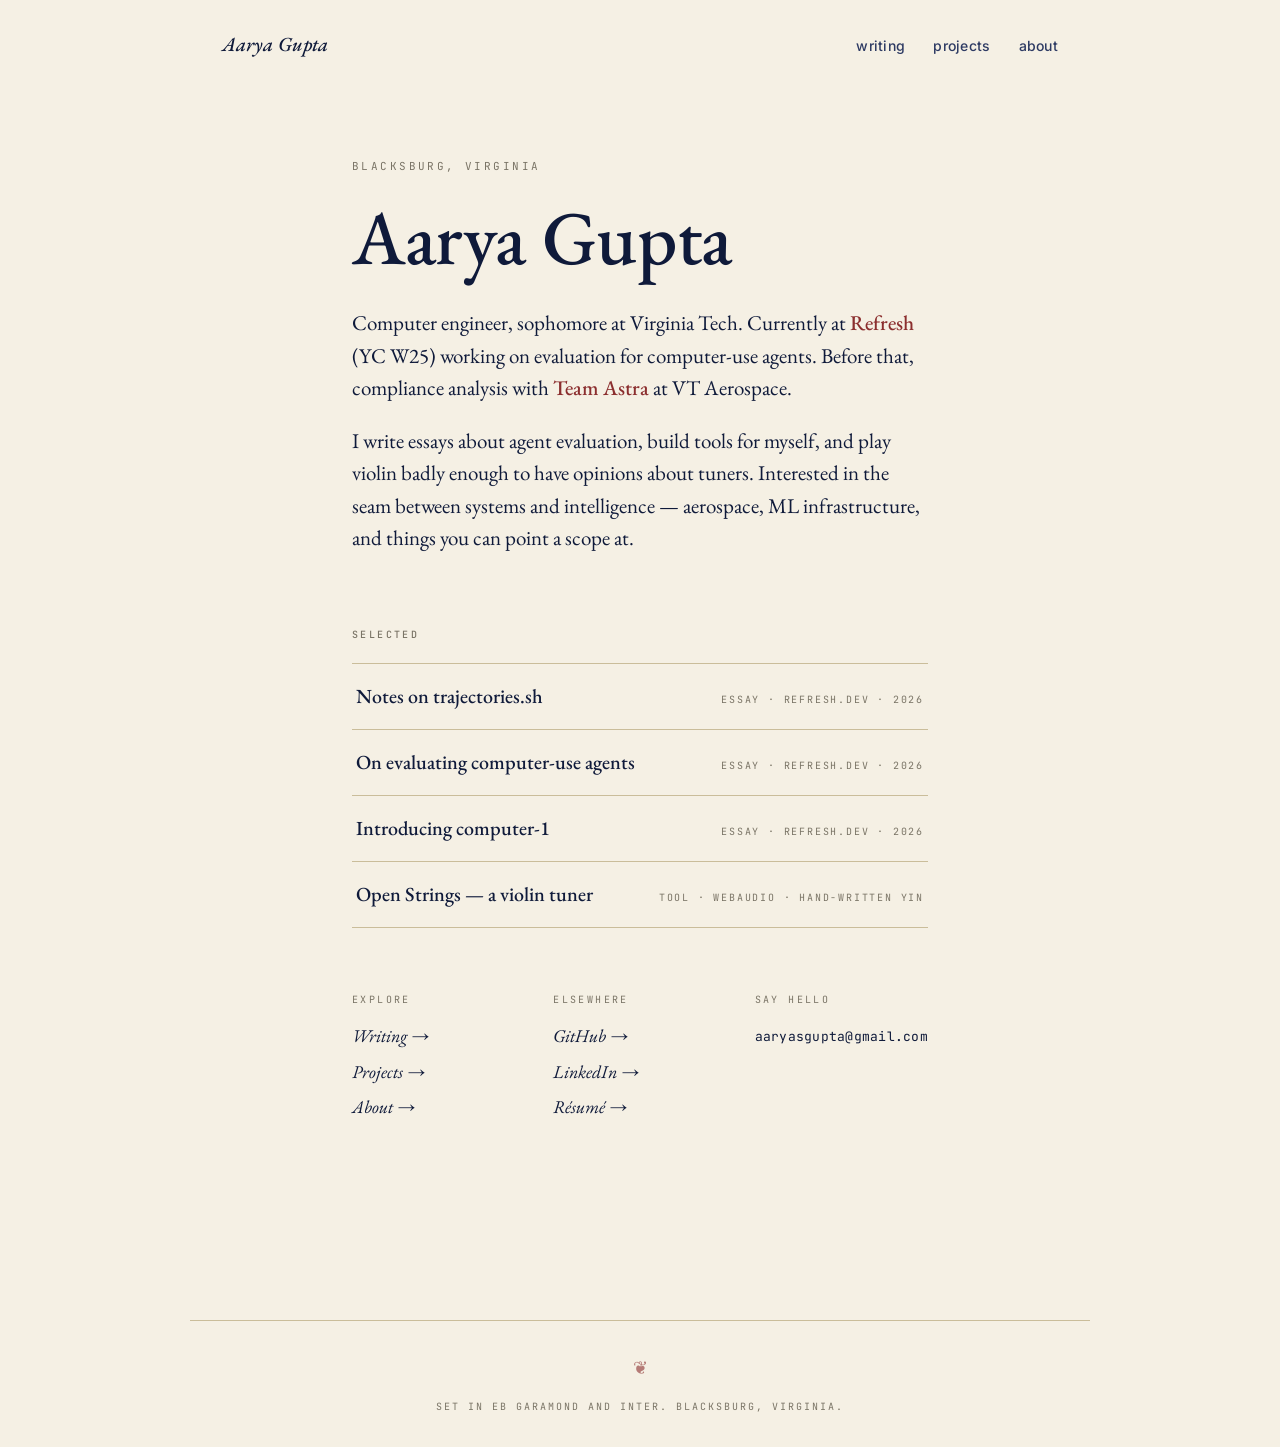
==== commit 83be63df: "restructure: multi-page site with minimal home + /writing, /projects, /about; glow-underline nav; ta" ====
--- a/index.html
+++ b/index.html
@@ -3,10 +3,10 @@
   <head>
     <meta charset="utf-8" />
     <meta name="viewport" content="width=device-width, initial-scale=1" />
-    <title>Aarya Gupta — Computer Engineer</title>
+    <title>Aarya Gupta</title>
     <meta
       name="description"
-      content="Aarya Gupta — Computer Engineering at Virginia Tech. Currently at Refresh (YC W25) working on evaluation for computer-use agents."
+      content="Aarya Gupta — computer engineer at Virginia Tech. Currently at Refresh working on evaluation for computer-use agents."
     />
     <link rel="preconnect" href="https://fonts.googleapis.com" />
     <link rel="preconnect" href="https://fonts.gstatic.com" crossorigin />
@@ -16,400 +16,97 @@
     />
     <link rel="stylesheet" href="./styles.css" />
   </head>
-  <body>
-    <!-- TOP NAV -->
-    <nav class="topnav" aria-label="Primary">
-      <div class="topnav-inner">
-        <a class="brand" href="#top">
-          <span class="brand-mark">&#10086;</span>
-          <span class="brand-text">Aarya Gupta</span>
-        </a>
-        <ul class="topnav-links">
-          <li><a href="#about">about</a></li>
-          <li><a href="#experience">experience</a></li>
-          <li><a href="#projects">projects</a></li>
-          <li><a href="#writing">writing</a></li>
-          <li><a href="#personal">personal</a></li>
-        </ul>
-        <ul class="topnav-ext">
-          <li><a href="https://github.com/aaryagupta4" target="_blank" rel="noopener">GitHub</a></li>
-          <li><a href="./resume.pdf" target="_blank" rel="noopener">Résumé</a></li>
-        </ul>
-      </div>
+  <body class="home">
+    <nav class="nav" aria-label="Primary">
+      <a class="nav-brand" href="/">Aarya Gupta</a>
+      <ul class="nav-links">
+        <li><a href="./writing.html">writing</a></li>
+        <li><a href="./projects.html">projects</a></li>
+        <li><a href="./about.html">about</a></li>
+      </ul>
     </nav>
 
-    <span id="top" class="anchor-top"></span>
-
-    <main>
-      <!-- HERO -->
-      <header class="hero">
-        <p class="eyebrow">Blacksburg, Virginia &middot; Virginia Tech &middot; CompE &rsquo;28</p>
+    <main class="home-main">
+      <section class="home-hero">
+        <p class="loc">Blacksburg, Virginia</p>
         <h1>Aarya Gupta</h1>
         <p class="tagline">
-          Computer engineer &mdash; currently at
+          Computer engineer, sophomore at Virginia Tech. Currently at
           <a class="lnk" href="https://refresh.dev" target="_blank" rel="noopener">Refresh</a>
-          (YC&nbsp;W25), working on evaluation for computer-use agents.
+          (YC&nbsp;W25) working on evaluation for computer-use agents.
+          Before that, compliance analysis with
+          <a class="lnk" href="./projects.html#spade">Team Astra</a>
+          at VT Aerospace.
         </p>
-        <div class="hero-links">
-          <a href="https://github.com/aaryagupta4" target="_blank" rel="noopener">GitHub &rarr;</a>
-          <a href="https://www.linkedin.com/in/aarya-gupta-929689379" target="_blank" rel="noopener">LinkedIn &rarr;</a>
-          <a href="mailto:aaryasgupta@gmail.com">Email &rarr;</a>
-          <a href="./resume.pdf">Résumé &rarr;</a>
-        </div>
-      </header>
-
-      <!-- ABOUT -->
-      <section id="about" class="section about">
-        <h2 class="section-h">About</h2>
-        <div class="about-body">
-          <p>
-            I&rsquo;m a rising sophomore in Computer Engineering at
-            Virginia Tech, interested in the seam between systems and
-            intelligence &mdash; agent evaluation, ML infrastructure,
-            and aerospace.
-          </p>
-          <p>
-            At <a class="lnk" href="https://refresh.dev" target="_blank" rel="noopener">Refresh</a>
-            I author computer-use benchmark tasks end-to-end, write
-            harness code, and sole-author engineering essays on the
-            company blog. Before that I did compliance and safety
-            analysis with <em>Team Astra</em> at VT Aerospace.
-          </p>
-          <p>
-            I read a lot, play violin, and prefer the Romantic era to
-            anything after 1900.
-          </p>
-        </div>
-      </section>
-
-      <!-- EXPERIENCE -->
-      <section id="experience" class="section experience">
-        <h2 class="section-h">Experience</h2>
-        <ol class="exp-list">
-          <li class="exp-item">
-            <div class="exp-head">
-              <div>
-                <h3>Refresh <span class="dim">&middot; YC W25</span></h3>
-                <p class="exp-role">Engineering intern &mdash; benchmark authoring &amp; harness</p>
-              </div>
-              <span class="exp-when">May 2026 &ndash; present</span>
-            </div>
-            <ul class="exp-bullets">
-              <li>Authored end-to-end tasks for <em>SoftValBench</em>, the 20-task soft-validation benchmark for computer-use agents. Prompt, sandboxed app setup, deterministic verifier.</li>
-              <li>Sole-authored three engineering essays on the company blog covering <em>SoftValBench</em>, <em>trajectories.sh</em>, and <em>computer-1</em>.</li>
-              <li>Ran 50+ trajectory audits; co-built a clinical-EHR clone used as a CUA training environment; wrote framework code that lives in the repo.</li>
-            </ul>
-          </li>
-          <li class="exp-item">
-            <div class="exp-head">
-              <div>
-                <h3>Team Astra <span class="dim">&middot; Virginia Tech Aerospace</span></h3>
-                <p class="exp-role">Compliance &amp; safety analyst (7-person team)</p>
-              </div>
-              <span class="exp-when">Feb 2026 &ndash; May 2026</span>
-            </div>
-            <ul class="exp-bullets">
-              <li>Produced compliance analysis and safety documentation for <em>SPADE</em>, an aerospace device concept.</li>
-              <li>Presented in a formal design review to the VT Aerospace department head and faculty. Paper in preparation.</li>
-            </ul>
-          </li>
-        </ol>
-      </section>
-
-      <!-- PROJECTS -->
-      <section id="projects" class="section projects">
-        <h2 class="section-h">Projects</h2>
-        <div class="proj-grid">
-          <article class="proj-card">
-            <div class="proj-thumb proj-thumb-strings" aria-hidden="true">
-              <svg viewBox="0 0 120 60">
-                <line x1="10" y1="15" x2="110" y2="15" />
-                <line x1="10" y1="30" x2="110" y2="30" />
-                <line x1="10" y1="45" x2="110" y2="45" />
-                <line x1="10" y1="60" x2="110" y2="60" />
-                <text x="60" y="10" class="thumb-text">G · D · A · E</text>
-              </svg>
-            </div>
-            <h3>Open Strings</h3>
-            <p class="proj-desc">
-              A browser violin tuner that tunes in perfect fifths, the
-              way string players actually do. YIN pitch detection,
-              hand-implemented; a rolling cent-trail instead of a
-              hunting needle.
-            </p>
-            <ul class="chips">
-              <li>WebAudio</li>
-              <li>JS</li>
-              <li>DSP</li>
-            </ul>
-            <p class="proj-links">
-              <a href="https://aaryagupta4.github.io/open-strings/" target="_blank" rel="noopener">Live</a>
-              <span class="dot">&middot;</span>
-              <a href="https://github.com/aaryagupta4/open-strings" target="_blank" rel="noopener">Source</a>
-            </p>
-          </article>
-
-          <article class="proj-card">
-            <div class="proj-thumb proj-thumb-spade" aria-hidden="true">
-              <svg viewBox="0 0 120 60">
-                <path d="M 60 8 L 90 40 L 60 52 L 30 40 Z" />
-                <line x1="10" y1="56" x2="110" y2="56" />
-              </svg>
-            </div>
-            <h3>SPADE</h3>
-            <p class="proj-desc">
-              An aerospace device. Compliance and safety analysis
-              documentation for the device concept, produced with a
-              seven-person team and presented to the VT Aerospace
-              department.
-            </p>
-            <ul class="chips">
-              <li>Aerospace</li>
-              <li>Compliance</li>
-              <li>Team of 7</li>
-            </ul>
-            <p class="proj-links">
-              <a href="https://docs.google.com/document/d/1pe9Xt8ccitB8u-dxp0PGwnuLL-6YZu1d3t_k9YE3-yA/edit" target="_blank" rel="noopener">Technical paper</a>
-            </p>
-          </article>
-
-          <article class="proj-card proj-forthcoming">
-            <div class="proj-thumb proj-thumb-next" aria-hidden="true">
-              <svg viewBox="0 0 120 60">
-                <circle cx="60" cy="30" r="18" />
-                <text x="60" y="34" class="thumb-text">?</text>
-              </svg>
-            </div>
-            <h3>Forthcoming</h3>
-            <p class="proj-desc">
-              Reserved for the next thing. Currently between drafts.
-            </p>
-            <ul class="chips">
-              <li>&mdash;</li>
-            </ul>
-          </article>
-        </div>
-      </section>
-
-      <!-- SKILLS -->
-      <section id="skills" class="section skills">
-        <h2 class="section-h">Skills</h2>
-        <div class="skill-groups">
-          <div class="skill-group">
-            <h4>Languages</h4>
-            <ul class="chips">
-              <li>Python</li>
-              <li>TypeScript</li>
-              <li>JavaScript</li>
-              <li>C</li>
-              <li>C++</li>
-              <li>Java</li>
-              <li>Bash</li>
-              <li>SQL</li>
-            </ul>
-          </div>
-          <div class="skill-group">
-            <h4>Systems &amp; Tools</h4>
-            <ul class="chips">
-              <li>Linux</li>
-              <li>Docker</li>
-              <li>Git</li>
-              <li>WebAudio</li>
-              <li>Next.js</li>
-              <li>React</li>
-              <li>Node</li>
-            </ul>
-          </div>
-          <div class="skill-group">
-            <h4>Focus areas</h4>
-            <ul class="chips">
-              <li>Agent evaluation</li>
-              <li>Benchmark design</li>
-              <li>DSP</li>
-              <li>Systems engineering</li>
-              <li>Technical writing</li>
-            </ul>
-          </div>
-        </div>
-        <p class="skills-note">
-          Coursework in progress; not yet completed as of Fall 2026:
-          Data Structures &amp; Algorithms, Computer Systems, Computer
-          Architecture, Discrete Math, OOP.
+        <p class="tagline">
+          I write essays about agent evaluation, build tools for
+          myself, and play violin badly enough to have opinions about
+          tuners. Interested in the seam between systems and
+          intelligence &mdash; aerospace, ML infrastructure, and things
+          you can point a scope at.
         </p>
       </section>
 
-      <div class="fleuron" aria-hidden="true">&#10086;</div>
+      <section class="home-picks">
+        <h2 class="picks-h">Selected</h2>
+        <ul class="picks">
+          <li>
+            <a href="https://refresh.dev/blog/trajectories-blog-post" target="_blank" rel="noopener">
+              <span class="pick-title">Notes on trajectories.sh</span>
+              <span class="pick-meta">essay &middot; refresh.dev &middot; 2026</span>
+            </a>
+          </li>
+          <li>
+            <a href="https://refresh.dev/blog/cua-eval-benchmark" target="_blank" rel="noopener">
+              <span class="pick-title">On evaluating computer-use agents</span>
+              <span class="pick-meta">essay &middot; refresh.dev &middot; 2026</span>
+            </a>
+          </li>
+          <li>
+            <a href="https://refresh.dev/blog/computer-1" target="_blank" rel="noopener">
+              <span class="pick-title">Introducing computer&#8209;1</span>
+              <span class="pick-meta">essay &middot; refresh.dev &middot; 2026</span>
+            </a>
+          </li>
+          <li>
+            <a href="https://aaryagupta4.github.io/open-strings/" target="_blank" rel="noopener">
+              <span class="pick-title">Open&nbsp;Strings &mdash; a violin tuner</span>
+              <span class="pick-meta">tool &middot; WebAudio &middot; hand-written YIN</span>
+            </a>
+          </li>
+        </ul>
+      </section>
 
-      <!-- WRITING -->
-      <section id="writing" class="section writing">
-        <h2 class="section-h">Writing</h2>
-        <p class="section-sub">
-          A constellation of published work. Filled stars are live;
-          hollow stars are forthcoming. Hover a star, or tap on mobile.
-        </p>
-
-        <div class="filter-row" role="tablist" aria-label="Filter writing">
-          <button class="filter is-active" role="tab" data-filter="all">All</button>
-          <button class="filter" role="tab" data-filter="cua">Computer&nbsp;Use</button>
-          <button class="filter" role="tab" data-filter="aero">Aerospace</button>
-          <button class="filter" role="tab" data-filter="tools">Tools</button>
+      <section class="home-links">
+        <div>
+          <p class="linklabel">Explore</p>
+          <ul>
+            <li><a href="./writing.html">Writing &rarr;</a></li>
+            <li><a href="./projects.html">Projects &rarr;</a></li>
+            <li><a href="./about.html">About &rarr;</a></li>
+          </ul>
         </div>
-
-        <div class="constellation-wrap">
-          <svg viewBox="0 0 800 480" class="constellation" id="works-constellation" role="img" aria-label="Constellation of published writing">
-            <g class="c-lines">
-              <line x1="140" y1="140" x2="330" y2="230" />
-              <line x1="330" y1="230" x2="150" y2="360" />
-              <line x1="330" y1="230" x2="540" y2="140" />
-              <line x1="540" y1="140" x2="660" y2="300" />
-            </g>
-            <g class="c-stars">
-              <g class="star-node hue-red" data-title="On evaluating computer-use agents" data-meta="essay · refresh.dev · 2026 · sole author" data-href="https://refresh.dev/blog/cua-eval-benchmark" data-tag="cua" tabindex="0" role="link">
-                <circle cx="140" cy="140" r="22" class="halo" />
-                <circle cx="140" cy="140" r="7" class="core" />
-                <text x="140" y="176" class="star-label">SoftValBench</text>
-              </g>
-              <g class="star-node hue-red" data-title="Notes on trajectories.sh" data-meta="essay · refresh.dev · 2026 · sole author" data-href="https://refresh.dev/blog/trajectories-blog-post" data-tag="cua" tabindex="0" role="link">
-                <circle cx="330" cy="230" r="26" class="halo" />
-                <circle cx="330" cy="230" r="9" class="core" />
-                <text x="330" y="270" class="star-label">trajectories.sh</text>
-              </g>
-              <g class="star-node hue-red" data-title="Introducing computer-1" data-meta="essay · refresh.dev · 2026" data-href="https://refresh.dev/blog/computer-1" data-tag="cua" tabindex="0" role="link">
-                <circle cx="150" cy="360" r="18" class="halo" />
-                <circle cx="150" cy="360" r="6" class="core" />
-                <text x="150" y="392" class="star-label">computer-1</text>
-              </g>
-              <g class="star-node hue-sage dim-node" data-title="SPADE — compliance analysis" data-meta="paper · Team Astra · in preparation" data-href="https://docs.google.com/document/d/1pe9Xt8ccitB8u-dxp0PGwnuLL-6YZu1d3t_k9YE3-yA/edit" data-tag="aero" tabindex="0" role="link">
-                <circle cx="540" cy="140" r="20" class="halo" />
-                <circle cx="540" cy="140" r="6" class="core" />
-                <text x="540" y="174" class="star-label">SPADE&nbsp;<tspan class="star-sub">(in prep)</tspan></text>
-              </g>
-              <g class="star-node hue-amber" data-title="Open Strings — a violin tuner" data-meta="tool · aaryagupta4.github.io/open-strings" data-href="https://aaryagupta4.github.io/open-strings/" data-tag="tools" tabindex="0" role="link">
-                <circle cx="660" cy="300" r="20" class="halo" />
-                <circle cx="660" cy="300" r="7" class="core" />
-                <text x="660" y="336" class="star-label">Open&nbsp;Strings</text>
-              </g>
-            </g>
-          </svg>
-
-          <div class="star-readout" id="star-readout" aria-live="polite">
-            <p class="readout-title">Hover a star to read.</p>
-            <p class="readout-meta">Filled = published. Hollow = in preparation.</p>
-            <p class="readout-legend">
-              <span class="legend-swatch legend-red"></span> essays
-              <span class="legend-swatch legend-sage"></span> aerospace
-              <span class="legend-swatch legend-amber"></span> tools
-            </p>
-          </div>
+        <div>
+          <p class="linklabel">Elsewhere</p>
+          <ul>
+            <li><a href="https://github.com/aaryagupta4" target="_blank" rel="noopener">GitHub &rarr;</a></li>
+            <li><a href="https://www.linkedin.com/in/aarya-gupta-929689379" target="_blank" rel="noopener">LinkedIn &rarr;</a></li>
+            <li><a href="./resume.pdf">Résumé &rarr;</a></li>
+          </ul>
+        </div>
+        <div>
+          <p class="linklabel">Say hello</p>
+          <ul>
+            <li><a href="mailto:aaryasgupta@gmail.com" class="mono-lnk">aaryasgupta@gmail.com</a></li>
+          </ul>
         </div>
       </section>
+    </main>
 
-      <div class="fleuron" aria-hidden="true">&#10086;</div>
-
-      <!-- PERSONAL — compact horizontal band -->
-      <section id="personal" class="section personal">
-        <h2 class="section-h">Personal</h2>
-        <p class="section-sub">The rest &mdash; briefly.</p>
-
-        <div class="personal-grid">
-          <div class="p-block music-block">
-            <h4>Music</h4>
-            <dl>
-              <dt>on repeat</dt>
-              <dd>&lsquo;Furthest Thing&rsquo; &mdash; Drake</dd>
-              <dt>rotation</dt>
-              <dd>Natalie Jinju, Laufey</dd>
-              <dt>practicing</dt>
-              <dd>Bruch, Violin Concerto No.&nbsp;1 in G minor</dd>
-              <dt>the piece I return to</dt>
-              <dd>Tchaikovsky, Serenade for Strings</dd>
-              <dt>era of choice</dt>
-              <dd>Romantic (Rachmaninoff above all)</dd>
-            </dl>
-            <p class="p-genres">r&amp;b &middot; indie pop &middot; rap</p>
-            <p class="p-link">
-              <a href="https://open.spotify.com/user/wr4onvbwpnmtxewefnymsworw" target="_blank" rel="noopener">Spotify &rarr;</a>
-            </p>
-          </div>
-
-          <div class="p-block tennis-block">
-            <h4>Tennis</h4>
-            <dl>
-              <dt>favorite player</dt>
-              <dd>Carlos Alcaraz</dd>
-              <dt>court of choice</dt>
-              <dd>hard</dd>
-              <dt>stroke of choice</dt>
-              <dd>forehand</dd>
-              <dt>the necessary evil</dt>
-              <dd>volleys</dd>
-            </dl>
-            <p class="p-note">Also: I run.</p>
-          </div>
-
-          <div class="p-block sweets-block">
-            <h4>Sweet tooth</h4>
-            <dl>
-              <dt>current obsession</dt>
-              <dd>Arsicault &mdash; SF croissants</dd>
-              <dt>all-time favorite</dt>
-              <dd>Oberweis &mdash; Chicago ice cream</dd>
-              <dt>unpopular opinion</dt>
-              <dd>Nutella is the best flavor, full stop</dd>
-            </dl>
-            <p class="p-link">
-              <a href="https://beliapp.com/user/aarya4" target="_blank" rel="noopener">Beli &rarr;</a>
-            </p>
-          </div>
-
-          <div class="p-block places-block">
-            <h4>Elsewhere</h4>
-            <p class="p-places">
-              Chicago &middot; Blacksburg &middot; India &middot; Paris &middot;
-              Switzerland &middot; Boston &middot; D.C. &middot; Austin &middot;
-              San&nbsp;Francisco
-            </p>
-          </div>
-
-          <div class="p-block now-block">
-            <h4>Right now</h4>
-            <dl>
-              <dt>reading</dt>
-              <dd>the newest Hunger Games</dd>
-              <dt>watching</dt>
-              <dd>Gilmore Girls &middot; Avatar: TLA</dd>
-              <dt>learning</dt>
-              <dd>&mdash;</dd>
-            </dl>
-            <p class="p-note">Updated Jul&nbsp;&rsquo;26.</p>
-          </div>
-        </div>
-      </section>
-
-      <!-- CONTACT -->
-      <section id="contact" class="section contact">
-        <h2 class="section-h">Contact</h2>
-        <p class="contact-lede">
-          Reach out about internships, research, or a good book.
-        </p>
-        <div class="contact-row">
-          <a href="mailto:aaryasgupta@gmail.com">aaryasgupta@gmail.com</a>
-          <span class="dot">&middot;</span>
-          <a href="https://github.com/aaryagupta4" target="_blank" rel="noopener">GitHub</a>
-          <span class="dot">&middot;</span>
-          <a href="https://www.linkedin.com/in/aarya-gupta-929689379" target="_blank" rel="noopener">LinkedIn</a>
-          <span class="dot">&middot;</span>
-          <a href="./resume.pdf">Résumé</a>
-        </div>
-      </section>
-
-      <footer class="site-foot">
-        <p>
-          Set in EB Garamond and Inter. Hand-written in
-          Blacksburg,&nbsp;Virginia.
-        </p>
-      </footer>
-    </main>
+    <footer class="foot">
+      <span class="fleuron">&#10086;</span>
+      <p>Set in EB Garamond and Inter. Blacksburg, Virginia.</p>
+    </footer>
 
     <script src="./script.js" defer></script>
   </body>
--- a/styles.css
+++ b/styles.css
@@ -1,5 +1,4 @@
 :root {
-  /* Paper & ink */
   --paper: #f5f0e4;
   --paper-warm: #ede4d1;
   --paper-deep: #e4d8bf;
@@ -8,7 +7,6 @@
   --dim: #7a7466;
   --rule: #cabd9a;
 
-  /* Accents */
   --red: #8b2e2e;
   --red-soft: #a44848;
   --purple: #6b5bd6;
@@ -59,444 +57,270 @@
   text-rendering: optimizeLegibility;
 }
 
-body {
-  min-height: 100vh;
-  overflow-x: hidden;
-}
-
-.anchor-top {
-  position: absolute;
-  top: 0;
-  visibility: hidden;
-}
+body { min-height: 100vh; overflow-x: hidden; }
 
 a {
   color: var(--red);
   text-decoration: none;
+  transition: color 180ms;
+}
+a:hover { color: var(--red-soft); }
+.lnk {
+  color: var(--red);
+  font-weight: 500;
   border-bottom: 1px solid transparent;
-  transition: color 180ms, border-color 180ms;
-}
-a:hover, a:focus-visible {
+  transition: border-color 180ms, text-shadow 180ms;
+}
+.lnk:hover {
   border-bottom-color: currentColor;
-}
-.lnk {
-  color: var(--red);
-  font-weight: 500;
-}
-
-/* ================================================================
-   TOP NAV — sticky pill
-================================================================ */
-.topnav {
-  position: sticky;
-  top: 16px;
-  z-index: 50;
-  padding: 0 16px;
-  margin-bottom: -60px; /* pull hero up under it */
-}
-.topnav-inner {
-  max-width: 1000px;
+  text-shadow: 0 0 12px rgba(139, 46, 46, 0.35);
+}
+
+/* ================================================================
+   NAV (persistent, minimal, glow on hover)
+================================================================ */
+.nav {
+  max-width: 900px;
   margin: 0 auto;
-  padding: 10px 20px;
-  display: flex;
-  align-items: center;
-  gap: 32px;
-  background: rgba(245, 240, 228, 0.85);
-  backdrop-filter: saturate(140%) blur(10px);
-  -webkit-backdrop-filter: saturate(140%) blur(10px);
-  border: 1px solid var(--rule);
-  border-radius: 999px;
-  box-shadow: 0 4px 20px rgba(15, 26, 58, 0.06);
-}
-@media (prefers-color-scheme: dark) {
-  .topnav-inner { background: rgba(12, 19, 48, 0.85); }
-}
-.brand {
-  display: flex;
-  align-items: center;
-  gap: 8px;
-  color: var(--ink);
-  border: none;
-  font-family: var(--serif);
-  font-size: 16px;
-  font-weight: 500;
+  padding: 28px 32px 0;
+  display: flex;
+  align-items: baseline;
+  justify-content: space-between;
+  gap: 24px;
+}
+.nav-brand {
+  font-family: var(--serif);
   font-style: italic;
-}
-.brand-mark { color: var(--red); }
-.brand:hover { border: none; }
-.brand:hover .brand-text { color: var(--red); }
-
-.topnav-links, .topnav-ext {
+  font-weight: 500;
+  font-size: 20px;
+  color: var(--ink);
+  letter-spacing: 0.005em;
+}
+.nav-brand:hover {
+  color: var(--red);
+  text-shadow: 0 0 14px rgba(139, 46, 46, 0.35);
+}
+.nav-links {
   list-style: none;
   margin: 0;
   padding: 0;
   display: flex;
-  gap: 22px;
-  align-items: center;
-}
-.topnav-links { flex: 1; }
-.topnav-links a {
-  color: var(--ink-soft);
-  border: none;
+  gap: 28px;
+}
+.nav-links a {
   font-family: var(--sans);
   font-size: 14px;
   font-weight: 500;
-  transition: color 180ms;
-}
-.topnav-links a:hover { color: var(--red); }
-
-.topnav-ext a {
-  color: var(--dim);
-  border: none;
-  font-family: var(--mono);
-  font-size: 11px;
-  letter-spacing: 0.14em;
-  text-transform: uppercase;
-}
-.topnav-ext a:hover { color: var(--red); }
-
-@media (max-width: 780px) {
-  .topnav-links { display: none; }
-  .topnav { margin-bottom: -40px; }
-}
-
-/* ================================================================
-   PAGE LAYOUT
-================================================================ */
-main {
-  max-width: 900px;
+  letter-spacing: 0.02em;
+  color: var(--ink-soft);
+  position: relative;
+  padding-bottom: 3px;
+}
+.nav-links a::after {
+  content: "";
+  position: absolute;
+  left: 0;
+  right: 0;
+  bottom: 0;
+  height: 1px;
+  background: var(--red);
+  transform: scaleX(0);
+  transform-origin: center;
+  transition: transform 220ms ease, box-shadow 220ms ease;
+  box-shadow: 0 0 8px rgba(139, 46, 46, 0);
+}
+.nav-links a:hover,
+.nav-links a.is-here {
+  color: var(--red);
+}
+.nav-links a:hover::after,
+.nav-links a.is-here::after {
+  transform: scaleX(1);
+  box-shadow: 0 0 8px rgba(139, 46, 46, 0.5);
+}
+
+/* ================================================================
+   HOME PAGE
+================================================================ */
+.home-main {
+  max-width: 640px;
   margin: 0 auto;
   padding: 96px 32px 96px;
 }
-
-.section {
-  margin: 64px 0;
-  scroll-margin-top: 90px;
-}
-
-.section-h {
-  font-family: var(--serif);
-  font-weight: 500;
-  font-size: 32px;
-  color: var(--ink);
-  margin: 0 0 8px;
-  letter-spacing: 0.01em;
-}
-.section-h::before {
-  content: "";
-  display: inline-block;
-  width: 24px;
-  height: 2px;
-  background: var(--red);
-  vertical-align: middle;
-  margin-right: 14px;
-  transform: translateY(-4px);
-}
-.section-sub {
-  font-family: var(--serif);
-  font-style: italic;
-  font-size: 17px;
-  color: var(--dim);
-  margin: 0 0 32px;
-}
-
-.fleuron {
-  text-align: center;
-  color: var(--red);
-  margin: 56px 0;
-  letter-spacing: 1.2em;
-  opacity: 0.5;
-  padding-left: 1.2em;
-  font-size: 18px;
-}
-
-/* ================================================================
-   HERO
-================================================================ */
-.hero {
-  padding: 64px 0 32px;
-}
-.eyebrow {
+.home-hero { margin-bottom: 72px; }
+.loc {
   font-family: var(--mono);
   font-size: 11px;
   letter-spacing: 0.22em;
   text-transform: uppercase;
   color: var(--dim);
+  margin: 0 0 24px;
+}
+.home-hero h1 {
+  font-family: var(--serif);
+  font-weight: 500;
+  font-size: clamp(48px, 8vw, 76px);
+  line-height: 1;
+  margin: 0 0 32px;
+  letter-spacing: -0.005em;
+}
+.tagline {
+  font-family: var(--serif);
+  font-size: 21px;
+  color: var(--ink);
   margin: 0 0 20px;
-}
-.hero h1 {
-  font-family: var(--serif);
-  font-weight: 500;
-  font-size: clamp(48px, 8vw, 84px);
-  line-height: 1;
-  letter-spacing: -0.005em;
-  margin: 0;
-  color: var(--ink);
-}
-.tagline {
-  font-family: var(--serif);
-  font-size: 22px;
-  color: var(--ink-soft);
-  max-width: 640px;
-  margin: 24px 0 32px;
-  line-height: 1.5;
-}
-.hero-links {
-  display: flex;
-  gap: 24px;
-  flex-wrap: wrap;
-}
-.hero-links a {
-  font-family: var(--sans);
-  font-size: 15px;
-  font-weight: 500;
-  color: var(--ink);
-  border-bottom: 1px solid var(--rule);
-  padding-bottom: 2px;
-}
-.hero-links a:hover { color: var(--red); border-bottom-color: currentColor; }
-
-/* ================================================================
-   ABOUT
-================================================================ */
-.about-body p {
-  font-family: var(--serif);
-  font-size: 19px;
-  color: var(--ink);
-  margin: 0 0 16px;
-  max-width: 680px;
-}
-
-/* ================================================================
-   EXPERIENCE
-================================================================ */
-.exp-list {
+  line-height: 1.55;
+}
+
+.home-picks { margin-bottom: 64px; }
+.picks-h {
+  font-family: var(--mono);
+  font-size: 10px;
+  letter-spacing: 0.24em;
+  text-transform: uppercase;
+  color: var(--dim);
+  margin: 0 0 20px;
+  font-weight: 500;
+}
+.picks {
   list-style: none;
   margin: 0;
   padding: 0;
 }
-.exp-item {
-  padding: 24px 0;
-  border-top: 1px solid var(--rule);
-}
-.exp-item:last-child { border-bottom: 1px solid var(--rule); }
-.exp-head {
+.picks li { border-top: 1px solid var(--rule); }
+.picks li:last-child { border-bottom: 1px solid var(--rule); }
+.picks li a {
   display: flex;
   justify-content: space-between;
   align-items: baseline;
   gap: 24px;
-  flex-wrap: wrap;
-  margin-bottom: 12px;
-}
-.exp-item h3 {
-  font-family: var(--serif);
-  font-weight: 500;
-  font-size: 22px;
-  margin: 0 0 2px;
-  color: var(--ink);
-}
-.exp-item h3 .dim {
-  color: var(--dim);
-  font-weight: 400;
-  font-size: 16px;
-}
-.exp-role {
-  font-family: var(--sans);
-  font-size: 14px;
+  padding: 16px 4px;
+  color: var(--ink);
+  transition: padding 200ms, background 200ms;
+  position: relative;
+}
+.picks li a:hover {
+  padding-left: 12px;
+  background: var(--paper-warm);
+}
+.picks li a::before {
+  content: "→";
+  position: absolute;
+  left: -8px;
+  opacity: 0;
+  color: var(--red);
+  transition: opacity 200ms, left 200ms;
+  font-family: var(--serif);
+}
+.picks li a:hover::before {
+  opacity: 1;
+  left: -4px;
+}
+.pick-title {
+  font-family: var(--serif);
+  font-size: 20px;
+  color: var(--ink);
+  font-weight: 500;
+}
+.pick-meta {
+  font-family: var(--mono);
+  font-size: 10px;
+  letter-spacing: 0.18em;
+  text-transform: uppercase;
+  color: var(--dim);
+  white-space: nowrap;
+}
+
+.home-links {
+  display: grid;
+  grid-template-columns: repeat(3, 1fr);
+  gap: 40px;
+}
+@media (max-width: 640px) {
+  .home-links { grid-template-columns: 1fr; gap: 32px; }
+}
+.linklabel {
+  font-family: var(--mono);
+  font-size: 10px;
+  letter-spacing: 0.24em;
+  text-transform: uppercase;
+  color: var(--dim);
+  margin: 0 0 12px;
+}
+.home-links ul {
+  list-style: none;
+  margin: 0;
+  padding: 0;
+}
+.home-links li { margin: 0 0 6px; }
+.home-links a {
+  font-family: var(--serif);
+  font-style: italic;
+  font-size: 18px;
+  color: var(--ink);
+  transition: color 180ms, text-shadow 180ms;
+}
+.home-links a:hover {
+  color: var(--red);
+  text-shadow: 0 0 14px rgba(139, 46, 46, 0.35);
+}
+.mono-lnk {
+  font-family: var(--mono) !important;
+  font-style: normal !important;
+  font-size: 13px !important;
+  letter-spacing: 0.02em;
+}
+
+/* ================================================================
+   SUBPAGES (writing / projects / about)
+================================================================ */
+.page {
+  max-width: 900px;
+  margin: 0 auto;
+  padding: 64px 32px 96px;
+}
+
+.page-head { margin-bottom: 48px; }
+.crumb {
+  font-family: var(--mono);
+  font-size: 11px;
+  letter-spacing: 0.22em;
+  text-transform: uppercase;
+  color: var(--dim);
+  margin: 0 0 20px;
+}
+.crumb a {
+  color: var(--dim);
+  border-bottom: 1px solid transparent;
+}
+.crumb a:hover { color: var(--red); border-bottom-color: currentColor; }
+
+.page-head h1 {
+  font-family: var(--serif);
+  font-weight: 500;
+  font-size: clamp(40px, 6vw, 60px);
+  line-height: 1;
+  letter-spacing: -0.005em;
+  margin: 0 0 20px;
+}
+.lede {
+  font-family: var(--serif);
+  font-style: italic;
+  font-size: 20px;
   color: var(--ink-soft);
-  margin: 0;
-  font-weight: 500;
-}
-.exp-when {
-  font-family: var(--mono);
-  font-size: 11px;
-  letter-spacing: 0.18em;
-  text-transform: uppercase;
-  color: var(--dim);
-  white-space: nowrap;
-}
-.exp-bullets {
-  list-style: none;
-  margin: 0;
-  padding: 0;
-}
-.exp-bullets li {
-  position: relative;
-  padding-left: 20px;
-  margin-bottom: 8px;
-  color: var(--ink);
-  line-height: 1.55;
-}
-.exp-bullets li::before {
-  content: "";
-  position: absolute;
-  left: 0;
-  top: 11px;
-  width: 6px;
-  height: 6px;
-  border-radius: 50%;
-  background: var(--red);
-}
-
-/* ================================================================
-   PROJECTS
-================================================================ */
-.proj-grid {
-  display: grid;
-  grid-template-columns: repeat(auto-fit, minmax(260px, 1fr));
-  gap: 20px;
-}
-.proj-card {
-  padding: 24px;
-  background: var(--paper-warm);
-  border: 1px solid var(--rule);
-  border-radius: 4px;
-  transition: transform 220ms, border-color 220ms;
-  display: flex;
-  flex-direction: column;
-}
-.proj-card:hover {
-  transform: translateY(-2px);
-  border-color: var(--red);
-}
-.proj-card.proj-forthcoming {
-  background: transparent;
-  border-style: dashed;
-}
-.proj-thumb {
-  height: 80px;
-  margin: 0 -24px 16px;
-  background: var(--paper-deep);
-  border-bottom: 1px solid var(--rule);
-  display: flex;
-  align-items: center;
-  justify-content: center;
-  overflow: hidden;
-}
-.proj-thumb svg {
-  width: 70%;
-  height: 60%;
-}
-.proj-thumb-strings line {
-  stroke: var(--amber);
-  stroke-width: 0.5;
-}
-.proj-thumb-strings .thumb-text {
-  font-family: var(--mono);
-  font-size: 6px;
-  fill: var(--red);
-  letter-spacing: 0.24em;
-  text-anchor: middle;
-}
-.proj-thumb-spade path {
-  fill: none;
-  stroke: var(--sage);
-  stroke-width: 1;
-}
-.proj-thumb-spade line {
-  stroke: var(--rule);
-  stroke-width: 0.5;
-  stroke-dasharray: 2 2;
-}
-.proj-thumb-next circle {
-  fill: none;
-  stroke: var(--dim);
-  stroke-width: 0.8;
-  stroke-dasharray: 3 3;
-}
-.proj-thumb-next .thumb-text {
-  font-family: var(--serif);
-  font-style: italic;
-  font-size: 14px;
-  fill: var(--dim);
-  text-anchor: middle;
-}
-
-.proj-card h3 {
-  font-family: var(--serif);
-  font-weight: 500;
-  font-size: 22px;
-  margin: 0 0 6px;
-  color: var(--ink);
-}
-.proj-desc {
-  font-family: var(--sans);
-  font-size: 15px;
-  color: var(--ink-soft);
-  line-height: 1.55;
-  margin: 0 0 12px;
-  flex: 1;
-}
-.chips {
-  list-style: none;
-  margin: 0 0 12px;
-  padding: 0;
-  display: flex;
-  flex-wrap: wrap;
-  gap: 6px;
-}
-.chips li {
-  font-family: var(--mono);
-  font-size: 10px;
-  letter-spacing: 0.14em;
-  text-transform: uppercase;
-  color: var(--red);
-  padding: 3px 9px;
-  border: 1px solid var(--rule);
-  border-radius: 999px;
-  background: var(--paper);
-}
-.proj-links {
-  margin: 0;
-  font-family: var(--sans);
-  font-size: 14px;
-}
-.proj-links a {
-  color: var(--red);
-  border-bottom: 1px solid transparent;
-  font-weight: 500;
-}
-.proj-links a:hover { border-bottom-color: currentColor; }
-.proj-links .dot {
-  color: var(--dim);
-  margin: 0 6px;
-}
-
-/* ================================================================
-   SKILLS
-================================================================ */
-.skill-groups {
-  display: grid;
-  grid-template-columns: repeat(auto-fit, minmax(220px, 1fr));
-  gap: 24px;
-  margin-bottom: 20px;
-}
-.skill-group h4 {
-  font-family: var(--mono);
-  font-size: 10px;
-  letter-spacing: 0.24em;
-  text-transform: uppercase;
-  color: var(--dim);
-  margin: 0 0 12px;
-}
-.skills-note {
-  font-family: var(--serif);
-  font-style: italic;
-  font-size: 15px;
-  color: var(--dim);
-  margin: 24px 0 0;
-  padding-top: 16px;
-  border-top: 1px dotted var(--rule);
-}
-
-/* ================================================================
-   WRITING — constellation
+  max-width: 640px;
+  margin: 0;
+  line-height: 1.5;
+}
+
+/* ================================================================
+   FILTER ROW
 ================================================================ */
 .filter-row {
   display: flex;
   gap: 6px;
   flex-wrap: wrap;
-  margin: 0 0 20px;
+  margin: 0 0 32px;
 }
 .filter {
   font-family: var(--mono);
@@ -509,15 +333,23 @@
   padding: 8px 14px;
   border-radius: 999px;
   cursor: pointer;
-  transition: color 180ms, border-color 180ms, background 180ms;
-}
-.filter:hover { color: var(--red); border-color: var(--red); }
+  transition: color 180ms, border-color 180ms, background 180ms, box-shadow 200ms;
+}
+.filter:hover {
+  color: var(--red);
+  border-color: var(--red);
+  box-shadow: 0 0 12px rgba(139, 46, 46, 0.2);
+}
 .filter.is-active {
   color: var(--paper);
   background: var(--red);
   border-color: var(--red);
-}
-
+  box-shadow: 0 0 16px rgba(139, 46, 46, 0.35);
+}
+
+/* ================================================================
+   CONSTELLATION
+================================================================ */
 .constellation-wrap {
   display: grid;
   grid-template-columns: 1.8fr 1fr;
@@ -526,15 +358,12 @@
   background: var(--paper-warm);
   border: 1px solid var(--rule);
   border-radius: 4px;
+  margin-bottom: 48px;
 }
 @media (max-width: 780px) {
   .constellation-wrap { grid-template-columns: 1fr; }
 }
-.constellation {
-  width: 100%;
-  height: auto;
-  display: block;
-}
+.constellation { width: 100%; height: auto; display: block; }
 .c-lines line {
   stroke: var(--purple);
   stroke-width: 0.8;
@@ -542,27 +371,22 @@
   stroke-dasharray: 2 3;
 }
 .star-node { cursor: pointer; outline: none; }
-.star-node .halo {
-  opacity: 0;
-  transition: opacity 200ms;
-}
-.star-node.hue-red .halo   { fill: var(--red); }
-.star-node.hue-sage .halo  { fill: var(--sage); }
+.star-node .halo { opacity: 0; transition: opacity 200ms; }
+.star-node.hue-red .halo { fill: var(--red); }
+.star-node.hue-sage .halo { fill: var(--sage); }
 .star-node.hue-amber .halo { fill: var(--amber); }
 
-.star-node .core {
-  transition: fill 200ms, r 200ms;
-}
-.star-node.hue-red .core   { fill: var(--red); }
-.star-node.hue-sage .core  { fill: var(--sage); }
+.star-node .core { transition: fill 200ms, r 200ms; }
+.star-node.hue-red .core { fill: var(--red); }
+.star-node.hue-sage .core { fill: var(--sage); }
 .star-node.hue-amber .core { fill: var(--amber); }
 
 .star-node.dim-node .core {
   fill: transparent;
   stroke-width: 1.4;
 }
-.star-node.hue-red.dim-node .core   { stroke: var(--red); }
-.star-node.hue-sage.dim-node .core  { stroke: var(--sage); }
+.star-node.hue-red.dim-node .core { stroke: var(--red); }
+.star-node.hue-sage.dim-node .core { stroke: var(--sage); }
 .star-node.hue-amber.dim-node .core { stroke: var(--amber); }
 
 .star-node .star-label {
@@ -580,12 +404,10 @@
   fill: var(--dim);
   letter-spacing: 0.1em;
 }
-
 .star-node:hover .halo, .star-node:focus-visible .halo { opacity: 0.22; }
-.star-node.hue-red:hover .star-label, .star-node.hue-red:focus-visible .star-label { fill: var(--red); }
-.star-node.hue-sage:hover .star-label, .star-node.hue-sage:focus-visible .star-label { fill: var(--sage); }
-.star-node.hue-amber:hover .star-label, .star-node.hue-amber:focus-visible .star-label { fill: var(--amber); }
-
+.star-node.hue-red:hover .star-label { fill: var(--red); }
+.star-node.hue-sage:hover .star-label { fill: var(--sage); }
+.star-node.hue-amber:hover .star-label { fill: var(--amber); }
 .star-node.filtered-out { opacity: 0.12; pointer-events: none; }
 
 .star-readout {
@@ -593,6 +415,7 @@
   border-left: 2px solid var(--red);
   background: var(--paper);
   border-radius: 2px;
+  align-self: start;
 }
 .readout-title {
   font-family: var(--serif);
@@ -628,9 +451,9 @@
   text-transform: uppercase;
   color: var(--dim);
   display: flex;
-  align-items: center;
   gap: 10px;
   flex-wrap: wrap;
+  align-items: center;
 }
 .legend-swatch {
   width: 8px; height: 8px; border-radius: 50%;
@@ -642,113 +465,395 @@
 .legend-amber { background: var(--amber); }
 
 /* ================================================================
-   PERSONAL
-================================================================ */
-.personal-grid {
+   LINEAR INDEX (below constellation on /writing)
+================================================================ */
+.linear-index { margin-top: 48px; }
+.idx-h {
+  font-family: var(--mono);
+  font-size: 10px;
+  letter-spacing: 0.24em;
+  text-transform: uppercase;
+  color: var(--dim);
+  margin: 0 0 16px;
+}
+.idx-list {
+  list-style: none;
+  margin: 0;
+  padding: 0;
+}
+.idx-list li { border-top: 1px solid var(--rule); }
+.idx-list li:last-child { border-bottom: 1px solid var(--rule); }
+.idx-list a {
   display: grid;
-  grid-template-columns: repeat(auto-fit, minmax(240px, 1fr));
+  grid-template-columns: 80px 1fr auto;
   gap: 20px;
-}
-.p-block {
-  padding: 20px 22px;
+  align-items: baseline;
+  padding: 14px 4px;
+  color: var(--ink);
+  transition: padding 200ms, background 200ms;
+}
+.idx-list a:hover {
+  padding-left: 12px;
   background: var(--paper-warm);
+}
+.idx-date {
+  font-family: var(--mono);
+  font-size: 10px;
+  letter-spacing: 0.2em;
+  text-transform: uppercase;
+  color: var(--dim);
+}
+.idx-title {
+  font-family: var(--serif);
+  font-size: 19px;
+  font-weight: 500;
+  color: var(--ink);
+}
+.idx-tag {
+  font-family: var(--mono);
+  font-size: 9px;
+  letter-spacing: 0.18em;
+  text-transform: uppercase;
+  padding: 3px 8px;
+  border-radius: 999px;
+  border: 1px solid currentColor;
+}
+.tag-red { color: var(--red); }
+.tag-sage { color: var(--sage); }
+.tag-amber { color: var(--amber); }
+.idx-forth .idx-title { color: var(--dim); }
+
+/* ================================================================
+   PROJECTS LIST
+================================================================ */
+.proj-list {
+  display: flex;
+  flex-direction: column;
+  gap: 0;
+}
+.proj {
+  display: grid;
+  grid-template-columns: 140px 1fr;
+  gap: 32px;
+  padding: 32px 0;
+  border-top: 1px solid var(--rule);
+}
+.proj:last-child { border-bottom: 1px solid var(--rule); }
+
+.proj.hidden { display: none; }
+
+.proj-side {
+  display: flex;
+  flex-direction: column;
+  gap: 8px;
+}
+.proj-date {
+  font-family: var(--mono);
+  font-size: 11px;
+  letter-spacing: 0.22em;
+  text-transform: uppercase;
+  color: var(--dim);
+}
+.proj-kind {
+  font-family: var(--mono);
+  font-size: 9px;
+  letter-spacing: 0.2em;
+  text-transform: uppercase;
+  padding: 3px 10px;
+  border-radius: 999px;
+  border: 1px solid currentColor;
+  align-self: flex-start;
+}
+.kind-red { color: var(--red); }
+.kind-sage { color: var(--sage); }
+.kind-amber { color: var(--amber); }
+
+.proj-main h3 {
+  font-family: var(--serif);
+  font-weight: 500;
+  font-size: 26px;
+  margin: 0 0 12px;
+  color: var(--ink);
+}
+.proj-main h3 a {
+  color: var(--ink);
+  transition: color 180ms, text-shadow 180ms;
+}
+.proj-main h3 a:hover {
+  color: var(--red);
+  text-shadow: 0 0 14px rgba(139, 46, 46, 0.35);
+}
+.proj-arrow {
+  color: var(--dim);
+  font-size: 16px;
+  margin-left: 4px;
+  vertical-align: middle;
+  transition: color 180ms;
+}
+.proj-main h3 a:hover .proj-arrow { color: var(--red); }
+
+.proj-blurb {
+  font-family: var(--sans);
+  font-size: 16px;
+  color: var(--ink-soft);
+  margin: 0 0 14px;
+  line-height: 1.6;
+  max-width: 620px;
+}
+
+.chips {
+  list-style: none;
+  margin: 0 0 14px;
+  padding: 0;
+  display: flex;
+  flex-wrap: wrap;
+  gap: 6px;
+}
+.chips li {
+  font-family: var(--mono);
+  font-size: 10px;
+  letter-spacing: 0.14em;
+  text-transform: uppercase;
+  color: var(--red);
+  padding: 3px 9px;
   border: 1px solid var(--rule);
-  border-radius: 4px;
-  border-top: 3px solid var(--red);
-}
-.music-block  { border-top-color: var(--amber); }
-.tennis-block { border-top-color: var(--sage); }
-.sweets-block { border-top-color: var(--red); }
-.places-block { border-top-color: var(--purple); }
-.now-block    { border-top-color: var(--ink); }
-
-.p-block h4 {
-  font-family: var(--mono);
-  font-size: 10px;
-  letter-spacing: 0.24em;
-  text-transform: uppercase;
-  color: var(--dim);
-  margin: 0 0 14px;
-}
-.p-block dl {
+  border-radius: 999px;
+  background: var(--paper);
+}
+
+.proj-links {
+  margin: 0;
+  font-family: var(--sans);
+  font-size: 14px;
+  display: flex;
+  gap: 20px;
+  flex-wrap: wrap;
+}
+.proj-links a {
+  color: var(--red);
+  font-weight: 500;
+  border-bottom: 1px solid transparent;
+  transition: border-color 180ms, text-shadow 180ms;
+}
+.proj-links a:hover {
+  border-bottom-color: currentColor;
+  text-shadow: 0 0 12px rgba(139, 46, 46, 0.3);
+}
+
+@media (max-width: 640px) {
+  .proj { grid-template-columns: 1fr; gap: 12px; }
+  .proj-side { flex-direction: row; gap: 12px; }
+}
+
+/* ================================================================
+   ABOUT — prose + tabs
+================================================================ */
+.prose p {
+  font-family: var(--serif);
+  font-size: 19px;
+  color: var(--ink);
+  margin: 0 0 20px;
+  max-width: 680px;
+  line-height: 1.65;
+}
+
+.tabs-section { margin: 48px 0; }
+.tabs {
+  display: flex;
+  gap: 4px;
+  border-bottom: 1px solid var(--rule);
+  margin-bottom: 32px;
+  overflow-x: auto;
+  scrollbar-width: none;
+}
+.tabs::-webkit-scrollbar { display: none; }
+.tab {
+  font-family: var(--sans);
+  font-size: 14px;
+  font-weight: 500;
+  color: var(--ink-soft);
+  background: transparent;
+  border: none;
+  padding: 12px 20px;
+  cursor: pointer;
+  position: relative;
+  transition: color 200ms;
+  white-space: nowrap;
+}
+.tab::after {
+  content: "";
+  position: absolute;
+  left: 20px;
+  right: 20px;
+  bottom: -1px;
+  height: 2px;
+  background: var(--red);
+  transform: scaleX(0);
+  transform-origin: center;
+  transition: transform 220ms, box-shadow 220ms;
+  box-shadow: 0 0 8px rgba(139, 46, 46, 0);
+}
+.tab:hover { color: var(--red); }
+.tab:hover::after {
+  transform: scaleX(1);
+  box-shadow: 0 0 10px rgba(139, 46, 46, 0.4);
+}
+.tab.is-active { color: var(--red); }
+.tab.is-active::after {
+  transform: scaleX(1);
+  box-shadow: 0 0 12px rgba(139, 46, 46, 0.55);
+}
+
+.panels { position: relative; }
+.panel {
+  display: none;
+  animation: fadeUp 400ms ease;
+}
+.panel.is-active { display: block; }
+@keyframes fadeUp {
+  from { opacity: 0; transform: translateY(6px); }
+  to   { opacity: 1; transform: none; }
+}
+
+.def {
+  display: grid;
+  grid-template-columns: 220px 1fr;
+  gap: 12px 32px;
+  margin: 0;
+  padding: 0;
+}
+@media (max-width: 640px) {
+  .def { grid-template-columns: 1fr; gap: 4px 0; }
+  .def dt { margin-top: 12px; }
+}
+.def dt {
+  font-family: var(--mono);
+  font-size: 10px;
+  letter-spacing: 0.22em;
+  text-transform: uppercase;
+  color: var(--dim);
+  padding-top: 6px;
+}
+.def dd {
+  margin: 0;
+  font-family: var(--serif);
+  font-style: italic;
+  font-size: 20px;
+  color: var(--ink);
+  line-height: 1.4;
+}
+
+.places-lede {
+  font-family: var(--serif);
+  font-style: italic;
+  font-size: 18px;
+  color: var(--ink-soft);
+  margin: 0 0 20px;
+}
+.places-grid {
+  list-style: none;
   margin: 0;
   padding: 0;
   display: grid;
-  grid-template-columns: 1fr;
-  gap: 8px;
-}
-.p-block dt {
-  font-family: var(--mono);
-  font-size: 9px;
-  letter-spacing: 0.22em;
-  text-transform: uppercase;
-  color: var(--dim);
-  margin-top: 6px;
-}
-.p-block dt:first-child { margin-top: 0; }
-.p-block dd {
-  margin: 0;
+  grid-template-columns: repeat(auto-fit, minmax(220px, 1fr));
+  gap: 0;
+}
+.places-grid li {
+  display: flex;
+  justify-content: space-between;
+  align-items: baseline;
+  padding: 12px 0;
+  border-top: 1px solid var(--rule);
+  gap: 16px;
+}
+.places-grid li:last-child { border-bottom: 1px solid var(--rule); }
+.places-grid .place {
+  font-family: var(--serif);
+  font-size: 19px;
+  color: var(--ink);
+}
+.places-grid .note {
+  font-family: var(--mono);
+  font-size: 10px;
+  letter-spacing: 0.18em;
+  text-transform: uppercase;
+  color: var(--dim);
+}
+.now-note {
+  margin: 24px 0 0;
+  font-family: var(--mono);
+  font-size: 10px;
+  letter-spacing: 0.2em;
+  text-transform: uppercase;
+  color: var(--dim);
+}
+
+/* ================================================================
+   CONTACT BLOCK (about page)
+================================================================ */
+.contact-block {
+  margin-top: 64px;
+  padding-top: 32px;
+  border-top: 1px solid var(--rule);
+}
+.mini-h {
+  font-family: var(--mono);
+  font-size: 10px;
+  letter-spacing: 0.24em;
+  text-transform: uppercase;
+  color: var(--dim);
+  margin: 0 0 12px;
+  font-weight: 500;
+}
+.contact-block p {
   font-family: var(--serif);
   font-style: italic;
-  font-size: 17px;
-  color: var(--ink);
-  line-height: 1.4;
-}
-.p-genres, .p-note, .p-places {
-  font-family: var(--serif);
-  font-style: italic;
-  font-size: 15px;
-  color: var(--ink-soft);
-  margin: 14px 0 0;
-  padding-top: 10px;
-  border-top: 1px dotted var(--rule);
-}
-.p-link {
-  margin: 12px 0 0;
-  font-family: var(--mono);
-  font-size: 10px;
-  letter-spacing: 0.18em;
-  text-transform: uppercase;
-}
-.p-link a { color: var(--red); border-bottom: 1px solid currentColor; }
-
-/* ================================================================
-   CONTACT
-================================================================ */
-.contact-lede {
-  font-family: var(--serif);
-  font-style: italic;
-  font-size: 20px;
+  font-size: 19px;
   color: var(--ink-soft);
   margin: 0 0 20px;
-}
-.contact-row {
-  display: flex;
-  gap: 12px;
+  max-width: 560px;
+}
+.contact-links {
+  list-style: none;
+  margin: 0;
+  padding: 0;
+  display: flex;
+  gap: 24px;
   flex-wrap: wrap;
-  align-items: center;
+}
+.contact-links a {
   font-family: var(--sans);
-  font-size: 16px;
-}
-.contact-row a {
+  font-size: 15px;
+  font-weight: 500;
   color: var(--ink);
   border-bottom: 1px solid var(--rule);
   padding-bottom: 2px;
-  font-weight: 500;
-}
-.contact-row a:hover { color: var(--red); border-bottom-color: currentColor; }
-.contact-row .dot { color: var(--dim); }
+  transition: color 180ms, border-color 180ms, text-shadow 180ms;
+}
+.contact-links a:hover {
+  color: var(--red);
+  border-bottom-color: currentColor;
+  text-shadow: 0 0 12px rgba(139, 46, 46, 0.3);
+}
 
 /* ================================================================
    FOOTER
 ================================================================ */
-.site-foot {
-  margin-top: 96px;
-  padding-top: 24px;
+.foot {
+  max-width: 900px;
+  margin: 96px auto 0;
+  padding: 32px;
+  text-align: center;
   border-top: 1px solid var(--rule);
-  text-align: center;
-}
-.site-foot p {
+}
+.foot .fleuron {
+  color: var(--red);
+  font-size: 18px;
+  opacity: 0.6;
+  display: block;
+  margin-bottom: 16px;
+}
+.foot p {
   font-family: var(--mono);
   font-size: 10px;
   letter-spacing: 0.2em;
@@ -760,15 +865,13 @@
 /* ================================================================
    RESPONSIVE
 ================================================================ */
-@media (max-width: 780px) {
-  main { padding: 72px 20px 72px; }
-  .hero { padding: 40px 0 24px; }
-  .section-h { font-size: 26px; }
-  .section-h::before { width: 18px; margin-right: 10px; }
-  .topnav { top: 12px; }
-}
-
-@media (max-width: 480px) {
-  .exp-head { flex-direction: column; gap: 4px; }
-  .hero-links { gap: 16px; }
-}
+@media (max-width: 640px) {
+  .nav { padding: 20px 20px 0; gap: 16px; flex-wrap: wrap; }
+  .nav-links { gap: 20px; }
+  .home-main { padding: 56px 20px 64px; }
+  .page { padding: 32px 20px 64px; }
+  .home-hero { margin-bottom: 48px; }
+  .picks li a { flex-direction: column; align-items: flex-start; gap: 4px; }
+  .idx-list a { grid-template-columns: 60px 1fr auto; gap: 12px; }
+  .idx-title { font-size: 17px; }
+}
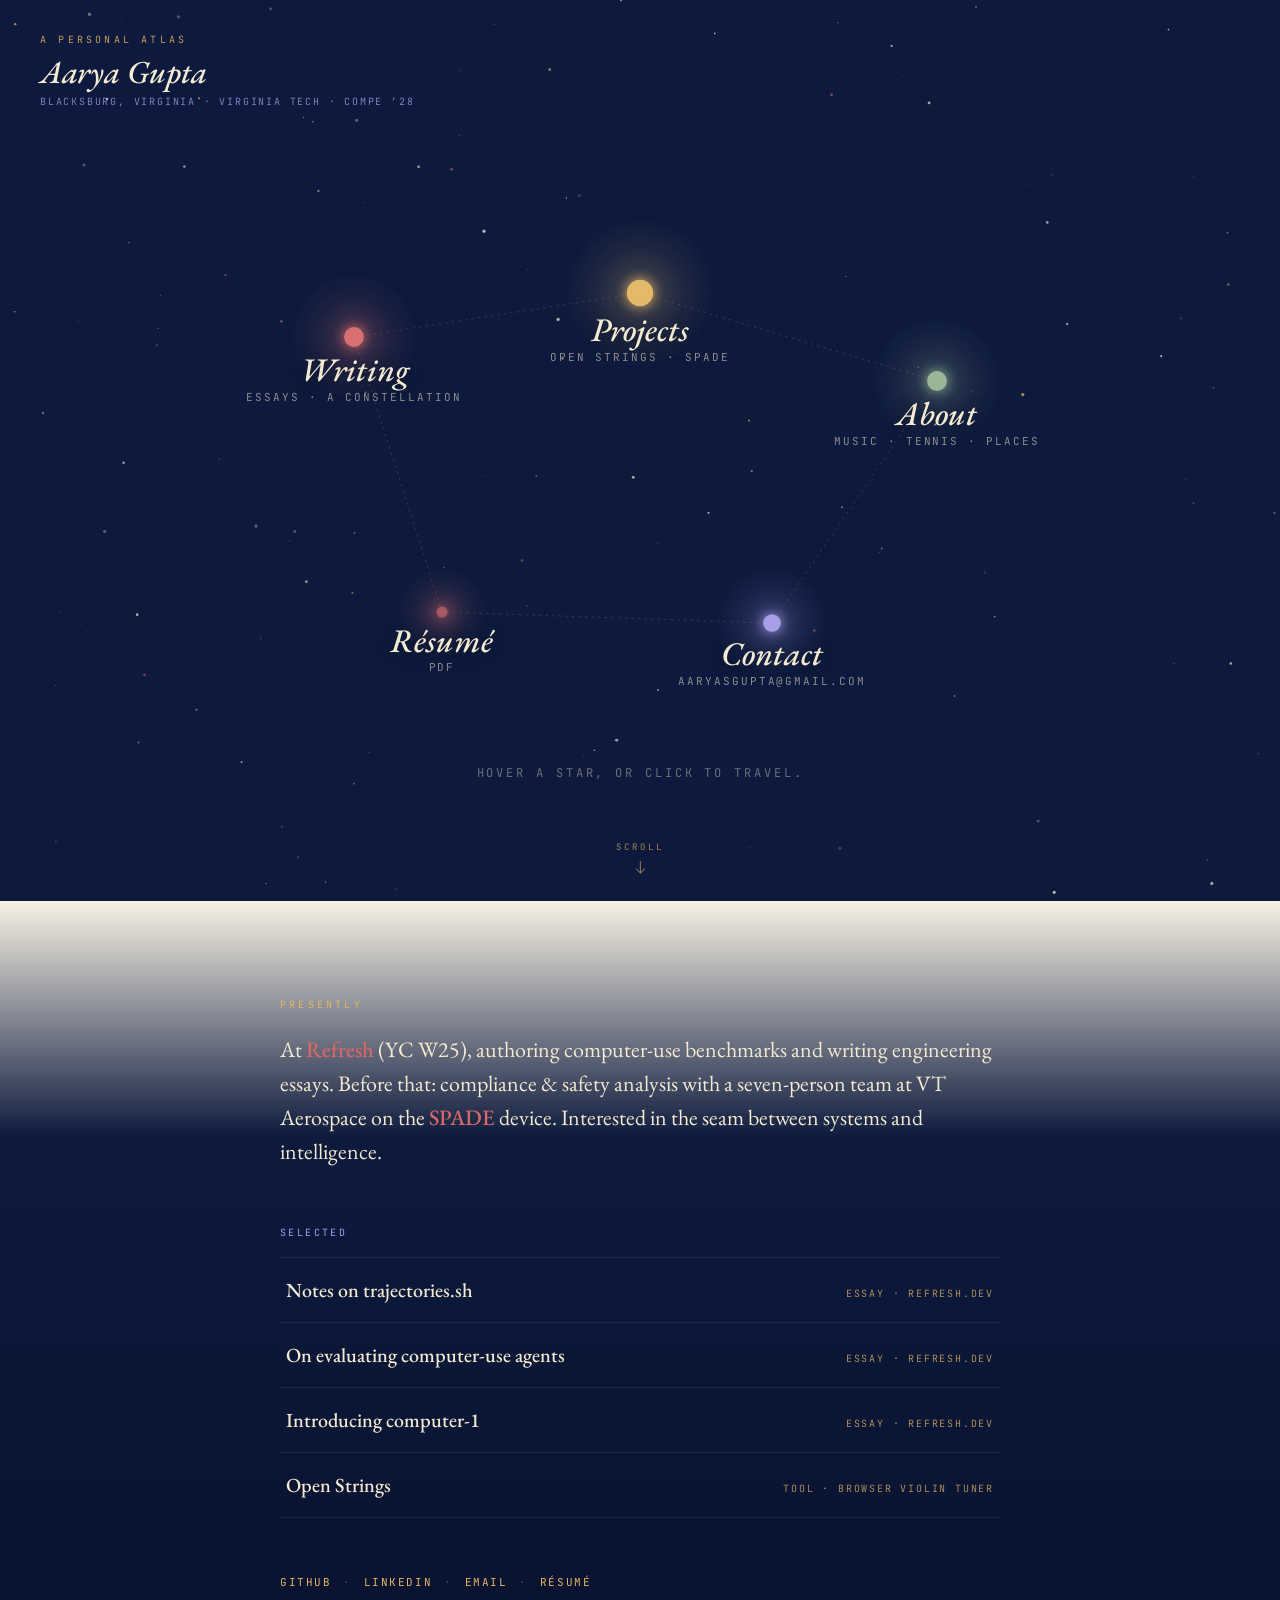
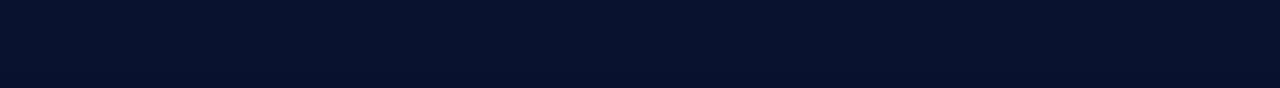
==== commit afde6a3c: "aesthetic pass: cosmos hero constellation, corner nav, illustrated panels, warmer palette" ====
--- a/index.html
+++ b/index.html
@@ -16,97 +16,153 @@
     />
     <link rel="stylesheet" href="./styles.css" />
   </head>
-  <body class="home">
-    <nav class="nav" aria-label="Primary">
-      <a class="nav-brand" href="/">Aarya Gupta</a>
-      <ul class="nav-links">
-        <li><a href="./writing.html">writing</a></li>
-        <li><a href="./projects.html">projects</a></li>
-        <li><a href="./about.html">about</a></li>
-      </ul>
-    </nav>
+  <body class="home cosmos">
+    <canvas id="star-bg" aria-hidden="true"></canvas>
 
-    <main class="home-main">
-      <section class="home-hero">
-        <p class="loc">Blacksburg, Virginia</p>
-        <h1>Aarya Gupta</h1>
-        <p class="tagline">
-          Computer engineer, sophomore at Virginia Tech. Currently at
-          <a class="lnk" href="https://refresh.dev" target="_blank" rel="noopener">Refresh</a>
-          (YC&nbsp;W25) working on evaluation for computer-use agents.
-          Before that, compliance analysis with
-          <a class="lnk" href="./projects.html#spade">Team Astra</a>
-          at VT Aerospace.
+    <div class="corner-brand">
+      <p class="corner-eyebrow">a personal atlas</p>
+      <h1 class="corner-name">Aarya Gupta</h1>
+      <p class="corner-loc">Blacksburg, Virginia &middot; Virginia Tech &middot; CompE &rsquo;28</p>
+    </div>
+
+    <a href="#below" class="scroll-hint" aria-label="Scroll for more">
+      <span>Scroll</span>
+      <svg viewBox="0 0 24 24" aria-hidden="true"><path d="M12 4 L12 20 M6 14 L12 20 L18 14" /></svg>
+    </a>
+
+    <!-- HERO CONSTELLATION -->
+    <main class="cosmos-hero" aria-label="Constellation navigation">
+      <svg viewBox="0 0 1000 620" class="hero-svg" id="hero-constellation" preserveAspectRatio="xMidYMid meet">
+        <defs>
+          <radialGradient id="star-glow-red" cx="0.5" cy="0.5" r="0.5">
+            <stop offset="0%" stop-color="#d97070" stop-opacity="0.6" />
+            <stop offset="60%" stop-color="#d97070" stop-opacity="0.15" />
+            <stop offset="100%" stop-color="#d97070" stop-opacity="0" />
+          </radialGradient>
+          <radialGradient id="star-glow-amber" cx="0.5" cy="0.5" r="0.5">
+            <stop offset="0%" stop-color="#e4b96a" stop-opacity="0.55" />
+            <stop offset="60%" stop-color="#e4b96a" stop-opacity="0.15" />
+            <stop offset="100%" stop-color="#e4b96a" stop-opacity="0" />
+          </radialGradient>
+          <radialGradient id="star-glow-sage" cx="0.5" cy="0.5" r="0.5">
+            <stop offset="0%" stop-color="#9cb597" stop-opacity="0.55" />
+            <stop offset="60%" stop-color="#9cb597" stop-opacity="0.15" />
+            <stop offset="100%" stop-color="#9cb597" stop-opacity="0" />
+          </radialGradient>
+          <radialGradient id="star-glow-purple" cx="0.5" cy="0.5" r="0.5">
+            <stop offset="0%" stop-color="#a89ee8" stop-opacity="0.55" />
+            <stop offset="60%" stop-color="#a89ee8" stop-opacity="0.15" />
+            <stop offset="100%" stop-color="#a89ee8" stop-opacity="0" />
+          </radialGradient>
+        </defs>
+
+        <!-- constellation lines (connect the four sections into a shape) -->
+        <g class="c-lines">
+          <line x1="240" y1="180" x2="500" y2="140" />
+          <line x1="500" y1="140" x2="770" y2="220" />
+          <line x1="770" y1="220" x2="620" y2="440" />
+          <line x1="620" y1="440" x2="320" y2="430" />
+          <line x1="320" y1="430" x2="240" y2="180" />
+        </g>
+
+        <!-- 4 nav stars -->
+        <a href="./writing.html" class="nav-star hue-red">
+          <circle cx="240" cy="180" r="60" fill="url(#star-glow-red)" class="glow" />
+          <circle cx="240" cy="180" r="9" class="core" />
+          <text x="240" y="220" class="label">Writing</text>
+          <text x="240" y="238" class="sublabel">essays &middot; a constellation</text>
+        </a>
+
+        <a href="./projects.html" class="nav-star hue-amber">
+          <circle cx="500" cy="140" r="70" fill="url(#star-glow-amber)" class="glow" />
+          <circle cx="500" cy="140" r="12" class="core" />
+          <text x="500" y="184" class="label">Projects</text>
+          <text x="500" y="202" class="sublabel">Open Strings &middot; SPADE</text>
+        </a>
+
+        <a href="./about.html" class="nav-star hue-sage">
+          <circle cx="770" cy="220" r="60" fill="url(#star-glow-sage)" class="glow" />
+          <circle cx="770" cy="220" r="9" class="core" />
+          <text x="770" y="260" class="label">About</text>
+          <text x="770" y="278" class="sublabel">music &middot; tennis &middot; places</text>
+        </a>
+
+        <a href="mailto:aaryasgupta@gmail.com" class="nav-star hue-purple">
+          <circle cx="620" cy="440" r="52" fill="url(#star-glow-purple)" class="glow" />
+          <circle cx="620" cy="440" r="8" class="core" />
+          <text x="620" y="478" class="label">Contact</text>
+          <text x="620" y="496" class="sublabel">aaryasgupta@gmail.com</text>
+        </a>
+
+        <!-- 5th "dim" star: résumé -->
+        <a href="./resume.pdf" class="nav-star hue-red dim">
+          <circle cx="320" cy="430" r="42" fill="url(#star-glow-red)" class="glow" />
+          <circle cx="320" cy="430" r="5" class="core" />
+          <text x="320" y="466" class="label">Résumé</text>
+          <text x="320" y="484" class="sublabel">pdf</text>
+        </a>
+
+        <!-- readout: appears on hover -->
+        <text x="500" y="580" class="readout-hint" id="readout-hint">
+          Hover a star, or click to travel.
+        </text>
+      </svg>
+    </main>
+
+    <!-- BELOW-THE-FOLD content, glimpseable once you scroll -->
+    <section class="below" id="below">
+      <div class="below-inner">
+        <p class="below-eyebrow">Presently</p>
+        <p class="below-copy">
+          At <a class="lnk" href="https://refresh.dev" target="_blank" rel="noopener">Refresh</a>
+          (YC&nbsp;W25), authoring computer-use benchmarks and writing
+          engineering essays. Before that: compliance &amp; safety
+          analysis with a seven-person team at VT Aerospace on the
+          <a class="lnk" href="./projects.html#spade">SPADE</a> device.
+          Interested in the seam between systems and intelligence.
         </p>
-        <p class="tagline">
-          I write essays about agent evaluation, build tools for
-          myself, and play violin badly enough to have opinions about
-          tuners. Interested in the seam between systems and
-          intelligence &mdash; aerospace, ML infrastructure, and things
-          you can point a scope at.
-        </p>
-      </section>
 
-      <section class="home-picks">
-        <h2 class="picks-h">Selected</h2>
-        <ul class="picks">
-          <li>
-            <a href="https://refresh.dev/blog/trajectories-blog-post" target="_blank" rel="noopener">
-              <span class="pick-title">Notes on trajectories.sh</span>
-              <span class="pick-meta">essay &middot; refresh.dev &middot; 2026</span>
-            </a>
-          </li>
-          <li>
-            <a href="https://refresh.dev/blog/cua-eval-benchmark" target="_blank" rel="noopener">
-              <span class="pick-title">On evaluating computer-use agents</span>
-              <span class="pick-meta">essay &middot; refresh.dev &middot; 2026</span>
-            </a>
-          </li>
-          <li>
-            <a href="https://refresh.dev/blog/computer-1" target="_blank" rel="noopener">
-              <span class="pick-title">Introducing computer&#8209;1</span>
-              <span class="pick-meta">essay &middot; refresh.dev &middot; 2026</span>
-            </a>
-          </li>
-          <li>
-            <a href="https://aaryagupta4.github.io/open-strings/" target="_blank" rel="noopener">
-              <span class="pick-title">Open&nbsp;Strings &mdash; a violin tuner</span>
-              <span class="pick-meta">tool &middot; WebAudio &middot; hand-written YIN</span>
-            </a>
-          </li>
-        </ul>
-      </section>
-
-      <section class="home-links">
-        <div>
-          <p class="linklabel">Explore</p>
-          <ul>
-            <li><a href="./writing.html">Writing &rarr;</a></li>
-            <li><a href="./projects.html">Projects &rarr;</a></li>
-            <li><a href="./about.html">About &rarr;</a></li>
+        <div class="below-picks">
+          <p class="picks-h">Selected</p>
+          <ul class="picks">
+            <li>
+              <a href="https://refresh.dev/blog/trajectories-blog-post" target="_blank" rel="noopener">
+                <span class="pick-title">Notes on trajectories.sh</span>
+                <span class="pick-meta">essay &middot; refresh.dev</span>
+              </a>
+            </li>
+            <li>
+              <a href="https://refresh.dev/blog/cua-eval-benchmark" target="_blank" rel="noopener">
+                <span class="pick-title">On evaluating computer-use agents</span>
+                <span class="pick-meta">essay &middot; refresh.dev</span>
+              </a>
+            </li>
+            <li>
+              <a href="https://refresh.dev/blog/computer-1" target="_blank" rel="noopener">
+                <span class="pick-title">Introducing computer&#8209;1</span>
+                <span class="pick-meta">essay &middot; refresh.dev</span>
+              </a>
+            </li>
+            <li>
+              <a href="https://aaryagupta4.github.io/open-strings/" target="_blank" rel="noopener">
+                <span class="pick-title">Open Strings</span>
+                <span class="pick-meta">tool &middot; browser violin tuner</span>
+              </a>
+            </li>
           </ul>
         </div>
-        <div>
-          <p class="linklabel">Elsewhere</p>
-          <ul>
-            <li><a href="https://github.com/aaryagupta4" target="_blank" rel="noopener">GitHub &rarr;</a></li>
-            <li><a href="https://www.linkedin.com/in/aarya-gupta-929689379" target="_blank" rel="noopener">LinkedIn &rarr;</a></li>
-            <li><a href="./resume.pdf">Résumé &rarr;</a></li>
-          </ul>
+
+        <div class="below-elsewhere">
+          <a href="https://github.com/aaryagupta4" target="_blank" rel="noopener">GitHub</a>
+          <span class="dot">·</span>
+          <a href="https://www.linkedin.com/in/aarya-gupta-929689379" target="_blank" rel="noopener">LinkedIn</a>
+          <span class="dot">·</span>
+          <a href="mailto:aaryasgupta@gmail.com">Email</a>
+          <span class="dot">·</span>
+          <a href="./resume.pdf">Résumé</a>
         </div>
-        <div>
-          <p class="linklabel">Say hello</p>
-          <ul>
-            <li><a href="mailto:aaryasgupta@gmail.com" class="mono-lnk">aaryasgupta@gmail.com</a></li>
-          </ul>
-        </div>
-      </section>
-    </main>
-
-    <footer class="foot">
-      <span class="fleuron">&#10086;</span>
-      <p>Set in EB Garamond and Inter. Blacksburg, Virginia.</p>
-    </footer>
+      </div>
+    </section>
 
     <script src="./script.js" defer></script>
   </body>
--- a/styles.css
+++ b/styles.css
@@ -1,20 +1,37 @@
 :root {
-  --paper: #f5f0e4;
-  --paper-warm: #ede4d1;
-  --paper-deep: #e4d8bf;
-  --ink: #0f1a3a;
-  --ink-soft: #2d3a63;
-  --dim: #7a7466;
-  --rule: #cabd9a;
-
-  --red: #8b2e2e;
-  --red-soft: #a44848;
+  /* Warmer, brighter palette. Not a dark night sky — a hand-illustrated atlas. */
+  --paper: #f8f2e5;
+  --paper-warm: #f0e6cf;
+  --paper-deep: #e5d5b0;
+  --ink: #1a2d5a;
+  --ink-soft: #34457a;
+  --dim: #86795e;
+  --rule: #d4c294;
+
+  /* Full accent palette */
+  --red: #b93b3b;
+  --red-soft: #d76767;
+  --red-tint: rgba(185, 59, 59, 0.12);
+
+  --amber: #d18a2a;
+  --amber-soft: #e6b464;
+  --amber-tint: rgba(209, 138, 42, 0.12);
+
+  --sage: #4d7a58;
+  --sage-soft: #82a58b;
+  --sage-tint: rgba(77, 122, 88, 0.12);
+
   --purple: #6b5bd6;
   --purple-soft: #a89ee8;
-  --sage: #5f7a5a;
-  --sage-soft: #8fa989;
-  --amber: #b98232;
-  --amber-soft: #d9a95d;
+  --purple-tint: rgba(107, 91, 214, 0.12);
+
+  --teal: #2a7a8a;
+  --teal-soft: #6ba5b0;
+
+  /* Deep-blue only for the constellation hero */
+  --cosmos-bg: #0d1a3d;
+  --cosmos-glow: #2a3d78;
+  --cosmos-ink: #f4ead1;
 
   --serif: "EB Garamond", Georgia, serif;
   --sans: "Inter", -apple-system, BlinkMacSystemFont, "Segoe UI", sans-serif;
@@ -23,22 +40,27 @@
 
 @media (prefers-color-scheme: dark) {
   :root {
-    --paper: #0c1330;
-    --paper-warm: #131a3d;
-    --paper-deep: #1a2350;
-    --ink: #f0ead8;
-    --ink-soft: #ccc4ab;
-    --dim: #8f8871;
-    --rule: #33396a;
-
-    --red: #d97070;
-    --red-soft: #e28a97;
-    --purple: #a89ee8;
-    --purple-soft: #c4bcf1;
-    --sage: #9cb597;
-    --sage-soft: #b9ceb5;
-    --amber: #e4b96a;
-    --amber-soft: #f0d194;
+    --paper: #191d2e;
+    --paper-warm: #232640;
+    --paper-deep: #2c3050;
+    --ink: #f5eed6;
+    --ink-soft: #cfc4a6;
+    --dim: #8a836a;
+    --rule: #3a3f5c;
+    --red: #e07070;
+    --red-soft: #ea8f8f;
+    --red-tint: rgba(224, 112, 112, 0.15);
+    --amber: #e8b45f;
+    --amber-soft: #f2ca8f;
+    --amber-tint: rgba(232, 180, 95, 0.15);
+    --sage: #8fb597;
+    --sage-soft: #b5ceba;
+    --sage-tint: rgba(143, 181, 151, 0.15);
+    --purple: #b5abee;
+    --purple-soft: #cec7f2;
+    --purple-tint: rgba(181, 171, 238, 0.15);
+    --teal: #7fbcc9;
+    --teal-soft: #a5d0d9;
   }
 }
 
@@ -51,7 +73,7 @@
   color: var(--ink);
   font-family: var(--sans);
   font-size: 17px;
-  line-height: 1.65;
+  line-height: 1.6;
   -webkit-font-smoothing: antialiased;
   -moz-osx-font-smoothing: grayscale;
   text-rendering: optimizeLegibility;
@@ -59,11 +81,7 @@
 
 body { min-height: 100vh; overflow-x: hidden; }
 
-a {
-  color: var(--red);
-  text-decoration: none;
-  transition: color 180ms;
-}
+a { color: var(--red); text-decoration: none; transition: color 180ms; }
 a:hover { color: var(--red-soft); }
 .lnk {
   color: var(--red);
@@ -73,12 +91,312 @@
 }
 .lnk:hover {
   border-bottom-color: currentColor;
-  text-shadow: 0 0 12px rgba(139, 46, 46, 0.35);
+  text-shadow: 0 0 12px rgba(185, 59, 59, 0.35);
 }
 
 /* ================================================================
-   NAV (persistent, minimal, glow on hover)
+   HOME — cosmos hero
 ================================================================ */
+body.cosmos {
+  background: var(--cosmos-bg);
+  color: var(--cosmos-ink);
+  overflow: hidden;
+  height: 100vh;
+}
+
+body.cosmos.scrolled {
+  overflow-y: auto;
+  height: auto;
+}
+
+canvas#star-bg {
+  position: fixed;
+  inset: 0;
+  z-index: 0;
+  pointer-events: none;
+}
+
+.corner-brand {
+  position: fixed;
+  top: 32px;
+  left: 40px;
+  z-index: 5;
+  color: var(--cosmos-ink);
+}
+.corner-eyebrow {
+  font-family: var(--mono);
+  font-size: 10px;
+  letter-spacing: 0.32em;
+  text-transform: uppercase;
+  color: var(--amber-soft);
+  margin: 0 0 8px;
+  opacity: 0.85;
+}
+.corner-name {
+  font-family: var(--serif);
+  font-weight: 500;
+  font-style: italic;
+  font-size: 32px;
+  color: var(--cosmos-ink);
+  margin: 0 0 6px;
+  line-height: 1;
+}
+.corner-loc {
+  font-family: var(--mono);
+  font-size: 10px;
+  letter-spacing: 0.18em;
+  text-transform: uppercase;
+  color: var(--purple-soft);
+  margin: 0;
+  opacity: 0.75;
+}
+
+@media (max-width: 640px) {
+  .corner-brand { top: 20px; left: 20px; }
+  .corner-name { font-size: 24px; }
+}
+
+.scroll-hint {
+  position: fixed;
+  bottom: 24px;
+  left: 50%;
+  transform: translateX(-50%);
+  z-index: 5;
+  color: var(--amber-soft);
+  display: flex;
+  flex-direction: column;
+  align-items: center;
+  gap: 4px;
+  border: none;
+  animation: bob 2s ease-in-out infinite;
+}
+@keyframes bob {
+  0%, 100% { transform: translateX(-50%) translateY(0); }
+  50%      { transform: translateX(-50%) translateY(6px); }
+}
+.scroll-hint span {
+  font-family: var(--mono);
+  font-size: 9px;
+  letter-spacing: 0.32em;
+  text-transform: uppercase;
+  opacity: 0.7;
+}
+.scroll-hint svg {
+  width: 18px; height: 18px;
+  stroke: currentColor;
+  stroke-width: 1.4;
+  fill: none;
+  opacity: 0.6;
+}
+.scroll-hint:hover { color: var(--red-soft); }
+
+.cosmos-hero {
+  position: relative;
+  z-index: 2;
+  width: 100%;
+  height: 100vh;
+  display: flex;
+  align-items: center;
+  justify-content: center;
+  padding: 100px 40px 40px;
+  animation: heroFadeIn 900ms ease;
+}
+@keyframes heroFadeIn {
+  from { opacity: 0; transform: scale(0.97); }
+  to   { opacity: 1; transform: scale(1); }
+}
+
+.hero-svg {
+  width: 100%;
+  max-width: 1100px;
+  height: 100%;
+  max-height: 720px;
+}
+
+.c-lines line {
+  stroke: var(--amber-soft);
+  stroke-width: 0.6;
+  opacity: 0.35;
+  stroke-dasharray: 2 4;
+  animation: drawIn 1.6s ease 300ms both;
+}
+@keyframes drawIn {
+  from { stroke-dasharray: 0 8; opacity: 0; }
+  to   { stroke-dasharray: 2 4; opacity: 0.35; }
+}
+
+.nav-star {
+  cursor: pointer;
+  transition: transform 400ms cubic-bezier(.34,1.56,.64,1);
+  transform-origin: center;
+  border: none;
+  outline: none;
+}
+.nav-star .glow {
+  opacity: 0.5;
+  transition: opacity 400ms;
+}
+.nav-star .core {
+  transition: r 300ms, filter 300ms;
+  filter: drop-shadow(0 0 6px currentColor);
+}
+.nav-star.hue-red    .core { fill: #d97070; color: #d97070; }
+.nav-star.hue-amber  .core { fill: #e4b96a; color: #e4b96a; }
+.nav-star.hue-sage   .core { fill: #9cb597; color: #9cb597; }
+.nav-star.hue-purple .core { fill: #a89ee8; color: #a89ee8; }
+
+.nav-star.dim .core { opacity: 0.65; }
+
+.nav-star .label {
+  font-family: "EB Garamond", Georgia, serif;
+  font-style: italic;
+  font-weight: 500;
+  font-size: 30px;
+  fill: var(--cosmos-ink);
+  text-anchor: middle;
+  transition: fill 300ms, font-size 300ms;
+  filter: drop-shadow(0 2px 8px rgba(0, 0, 0, 0.4));
+}
+.nav-star .sublabel {
+  font-family: "JetBrains Mono", monospace;
+  font-size: 10px;
+  letter-spacing: 0.18em;
+  text-transform: uppercase;
+  fill: var(--cosmos-ink);
+  opacity: 0.55;
+  text-anchor: middle;
+  transition: opacity 300ms, fill 300ms;
+}
+
+.nav-star:hover { transform: scale(1.08); }
+.nav-star:hover .glow { opacity: 1; }
+.nav-star:hover .core {
+  r: 14;
+  filter: drop-shadow(0 0 14px currentColor);
+}
+.nav-star.hue-red:hover    .label { fill: #f0a0a0; }
+.nav-star.hue-amber:hover  .label { fill: #f5cf94; }
+.nav-star.hue-sage:hover   .label { fill: #b8d1bd; }
+.nav-star.hue-purple:hover .label { fill: #c7bff0; }
+.nav-star:hover .sublabel { opacity: 1; }
+
+.readout-hint {
+  font-family: "JetBrains Mono", monospace;
+  font-size: 11px;
+  letter-spacing: 0.24em;
+  text-transform: uppercase;
+  fill: var(--cosmos-ink);
+  opacity: 0.4;
+  text-anchor: middle;
+}
+
+/* Below-the-fold on the cosmos home */
+.below {
+  position: relative;
+  z-index: 3;
+  min-height: 60vh;
+  padding: 96px 40px 96px;
+  background: linear-gradient(180deg, transparent 0%, var(--cosmos-bg) 30%, #08122e 100%);
+  border-top: 1px solid rgba(255, 255, 255, 0.05);
+  color: var(--cosmos-ink);
+}
+.below-inner {
+  max-width: 720px;
+  margin: 0 auto;
+}
+.below-eyebrow {
+  font-family: var(--mono);
+  font-size: 10px;
+  letter-spacing: 0.32em;
+  text-transform: uppercase;
+  color: var(--amber-soft);
+  margin: 0 0 20px;
+}
+.below-copy {
+  font-family: var(--serif);
+  font-size: 22px;
+  line-height: 1.55;
+  color: var(--cosmos-ink);
+  margin: 0 0 56px;
+}
+.below-copy .lnk { color: var(--red-soft); }
+.below-copy .lnk:hover { color: #f0a0a0; text-shadow: 0 0 14px rgba(240, 160, 160, 0.4); }
+
+.below-picks .picks-h {
+  font-family: var(--mono);
+  font-size: 10px;
+  letter-spacing: 0.24em;
+  text-transform: uppercase;
+  color: var(--purple-soft);
+  margin: 0 0 16px;
+}
+.below-picks .picks {
+  list-style: none; margin: 0 0 56px; padding: 0;
+}
+.below-picks .picks li { border-top: 1px solid rgba(255,255,255,0.08); }
+.below-picks .picks li:last-child { border-bottom: 1px solid rgba(255,255,255,0.08); }
+.below-picks .picks li a {
+  display: flex;
+  justify-content: space-between;
+  align-items: baseline;
+  gap: 24px;
+  padding: 16px 6px;
+  color: var(--cosmos-ink);
+  border: none;
+  transition: padding 220ms, background 220ms;
+}
+.below-picks .picks li a:hover {
+  padding-left: 14px;
+  background: rgba(232, 180, 95, 0.06);
+}
+.pick-title {
+  font-family: var(--serif);
+  font-size: 20px;
+  font-weight: 500;
+}
+.pick-meta {
+  font-family: var(--mono);
+  font-size: 10px;
+  letter-spacing: 0.18em;
+  text-transform: uppercase;
+  color: var(--amber-soft);
+  opacity: 0.75;
+  white-space: nowrap;
+}
+
+.below-elsewhere {
+  font-family: var(--mono);
+  font-size: 11px;
+  letter-spacing: 0.14em;
+  text-transform: uppercase;
+  color: var(--purple-soft);
+  display: flex;
+  gap: 12px;
+  flex-wrap: wrap;
+  align-items: center;
+}
+.below-elsewhere a { color: var(--amber-soft); border: none; }
+.below-elsewhere a:hover { color: var(--red-soft); }
+.below-elsewhere .dot { color: var(--dim); opacity: 0.5; }
+
+@media (max-width: 640px) {
+  .cosmos-hero { padding: 120px 20px 60px; }
+  .below { padding: 64px 20px; }
+  .below-copy { font-size: 18px; margin-bottom: 40px; }
+  .below-picks .picks li a { flex-direction: column; align-items: flex-start; gap: 4px; }
+}
+
+/* ================================================================
+   SUBPAGES (writing / projects / about) — warm, illustrated
+================================================================ */
+body:not(.cosmos) {
+  background:
+    radial-gradient(circle at 20% 10%, var(--red-tint), transparent 40%),
+    radial-gradient(circle at 85% 40%, var(--amber-tint), transparent 40%),
+    radial-gradient(circle at 50% 90%, var(--sage-tint), transparent 40%),
+    var(--paper);
+}
+
 .nav {
   max-width: 900px;
   margin: 0 auto;
@@ -87,6 +405,8 @@
   align-items: baseline;
   justify-content: space-between;
   gap: 24px;
+  position: relative;
+  z-index: 3;
 }
 .nav-brand {
   font-family: var(--serif);
@@ -95,10 +415,18 @@
   font-size: 20px;
   color: var(--ink);
   letter-spacing: 0.005em;
+  display: inline-flex;
+  align-items: baseline;
+  gap: 10px;
+}
+.nav-brand::before {
+  content: "◆";
+  color: var(--red);
+  font-size: 12px;
 }
 .nav-brand:hover {
   color: var(--red);
-  text-shadow: 0 0 14px rgba(139, 46, 46, 0.35);
+  text-shadow: 0 0 14px rgba(185, 59, 59, 0.35);
 }
 .nav-links {
   list-style: none;
@@ -119,15 +447,12 @@
 .nav-links a::after {
   content: "";
   position: absolute;
-  left: 0;
-  right: 0;
-  bottom: 0;
+  left: 0; right: 0; bottom: 0;
   height: 1px;
   background: var(--red);
   transform: scaleX(0);
   transform-origin: center;
   transition: transform 220ms ease, box-shadow 220ms ease;
-  box-shadow: 0 0 8px rgba(139, 46, 46, 0);
 }
 .nav-links a:hover,
 .nav-links a.is-here {
@@ -136,148 +461,70 @@
 .nav-links a:hover::after,
 .nav-links a.is-here::after {
   transform: scaleX(1);
-  box-shadow: 0 0 8px rgba(139, 46, 46, 0.5);
-}
-
-/* ================================================================
-   HOME PAGE
-================================================================ */
-.home-main {
-  max-width: 640px;
-  margin: 0 auto;
-  padding: 96px 32px 96px;
-}
-.home-hero { margin-bottom: 72px; }
-.loc {
-  font-family: var(--mono);
-  font-size: 11px;
-  letter-spacing: 0.22em;
-  text-transform: uppercase;
-  color: var(--dim);
-  margin: 0 0 24px;
-}
-.home-hero h1 {
-  font-family: var(--serif);
-  font-weight: 500;
-  font-size: clamp(48px, 8vw, 76px);
-  line-height: 1;
-  margin: 0 0 32px;
-  letter-spacing: -0.005em;
-}
-.tagline {
-  font-family: var(--serif);
-  font-size: 21px;
-  color: var(--ink);
-  margin: 0 0 20px;
-  line-height: 1.55;
-}
-
-.home-picks { margin-bottom: 64px; }
-.picks-h {
-  font-family: var(--mono);
-  font-size: 10px;
-  letter-spacing: 0.24em;
-  text-transform: uppercase;
-  color: var(--dim);
-  margin: 0 0 20px;
-  font-weight: 500;
-}
-.picks {
-  list-style: none;
-  margin: 0;
-  padding: 0;
-}
-.picks li { border-top: 1px solid var(--rule); }
-.picks li:last-child { border-bottom: 1px solid var(--rule); }
-.picks li a {
-  display: flex;
-  justify-content: space-between;
-  align-items: baseline;
-  gap: 24px;
-  padding: 16px 4px;
-  color: var(--ink);
-  transition: padding 200ms, background 200ms;
-  position: relative;
-}
-.picks li a:hover {
-  padding-left: 12px;
-  background: var(--paper-warm);
-}
-.picks li a::before {
-  content: "→";
+  box-shadow: 0 0 10px rgba(185, 59, 59, 0.5);
+}
+
+/* Corner constellation on subpages (compact nav) */
+.corner-constellation {
+  position: fixed;
+  bottom: 24px;
+  right: 24px;
+  z-index: 20;
+  width: 84px;
+  height: 84px;
+  padding: 8px;
+  background: rgba(13, 26, 61, 0.92);
+  border-radius: 50%;
+  box-shadow: 0 6px 24px rgba(15, 26, 58, 0.25);
+  transition: transform 220ms, box-shadow 220ms;
+}
+.corner-constellation:hover {
+  transform: scale(1.08);
+  box-shadow: 0 8px 32px rgba(15, 26, 58, 0.4);
+}
+.corner-constellation svg { width: 100%; height: 100%; }
+.corner-constellation .cc-lines line {
+  stroke: rgba(232, 180, 95, 0.4);
+  stroke-width: 0.5;
+  stroke-dasharray: 1 2;
+}
+.corner-constellation .cc-star {
+  transition: transform 200ms;
+}
+.corner-constellation .cc-star:hover { transform: scale(1.4); transform-origin: center; }
+.corner-constellation .cc-star circle { filter: drop-shadow(0 0 4px currentColor); }
+.corner-constellation .cc-star.hue-red    circle { fill: #d97070; color: #d97070; }
+.corner-constellation .cc-star.hue-amber  circle { fill: #e4b96a; color: #e4b96a; }
+.corner-constellation .cc-star.hue-sage   circle { fill: #9cb597; color: #9cb597; }
+.corner-constellation .cc-star.hue-purple circle { fill: #a89ee8; color: #a89ee8; }
+.corner-constellation .cc-label {
   position: absolute;
-  left: -8px;
+  right: 100%;
+  top: 50%;
+  transform: translateY(-50%);
+  margin-right: 12px;
+  font-family: var(--mono);
+  font-size: 10px;
+  letter-spacing: 0.2em;
+  text-transform: uppercase;
+  color: var(--paper);
+  background: rgba(13, 26, 61, 0.92);
+  padding: 8px 12px;
+  border-radius: 3px;
+  white-space: nowrap;
   opacity: 0;
-  color: var(--red);
-  transition: opacity 200ms, left 200ms;
-  font-family: var(--serif);
-}
-.picks li a:hover::before {
-  opacity: 1;
-  left: -4px;
-}
-.pick-title {
-  font-family: var(--serif);
-  font-size: 20px;
-  color: var(--ink);
-  font-weight: 500;
-}
-.pick-meta {
-  font-family: var(--mono);
-  font-size: 10px;
-  letter-spacing: 0.18em;
-  text-transform: uppercase;
-  color: var(--dim);
-  white-space: nowrap;
-}
-
-.home-links {
-  display: grid;
-  grid-template-columns: repeat(3, 1fr);
-  gap: 40px;
-}
-@media (max-width: 640px) {
-  .home-links { grid-template-columns: 1fr; gap: 32px; }
-}
-.linklabel {
-  font-family: var(--mono);
-  font-size: 10px;
-  letter-spacing: 0.24em;
-  text-transform: uppercase;
-  color: var(--dim);
-  margin: 0 0 12px;
-}
-.home-links ul {
-  list-style: none;
-  margin: 0;
-  padding: 0;
-}
-.home-links li { margin: 0 0 6px; }
-.home-links a {
-  font-family: var(--serif);
-  font-style: italic;
-  font-size: 18px;
-  color: var(--ink);
-  transition: color 180ms, text-shadow 180ms;
-}
-.home-links a:hover {
-  color: var(--red);
-  text-shadow: 0 0 14px rgba(139, 46, 46, 0.35);
-}
-.mono-lnk {
-  font-family: var(--mono) !important;
-  font-style: normal !important;
-  font-size: 13px !important;
-  letter-spacing: 0.02em;
-}
-
-/* ================================================================
-   SUBPAGES (writing / projects / about)
-================================================================ */
+  pointer-events: none;
+  transition: opacity 200ms;
+}
+.corner-constellation:hover .cc-label { opacity: 1; }
+@media (max-width: 640px) { .corner-constellation { display: none; } }
+
 .page {
   max-width: 900px;
   margin: 0 auto;
   padding: 64px 32px 96px;
+  position: relative;
+  z-index: 2;
 }
 
 .page-head { margin-bottom: 48px; }
@@ -289,11 +536,8 @@
   color: var(--dim);
   margin: 0 0 20px;
 }
-.crumb a {
-  color: var(--dim);
-  border-bottom: 1px solid transparent;
-}
-.crumb a:hover { color: var(--red); border-bottom-color: currentColor; }
+.crumb a { color: var(--dim); }
+.crumb a:hover { color: var(--red); }
 
 .page-head h1 {
   font-family: var(--serif);
@@ -302,7 +546,9 @@
   line-height: 1;
   letter-spacing: -0.005em;
   margin: 0 0 20px;
-}
+  color: var(--ink);
+}
+.page-head h1::first-letter { color: var(--red); }
 .lede {
   font-family: var(--serif);
   font-style: italic;
@@ -313,6 +559,17 @@
   line-height: 1.5;
 }
 
+/* Decorative page ornaments (SVG illustrations, tinted) */
+.page-orn {
+  position: absolute;
+  opacity: 0.35;
+  pointer-events: none;
+  z-index: 1;
+}
+.page-orn-top { top: 40px; right: 40px; width: 120px; }
+.page-orn-bottom { bottom: 60px; left: 40px; width: 100px; opacity: 0.25; }
+@media (max-width: 780px) { .page-orn { display: none; } }
+
 /* ================================================================
    FILTER ROW
 ================================================================ */
@@ -328,7 +585,7 @@
   letter-spacing: 0.16em;
   text-transform: uppercase;
   color: var(--dim);
-  background: transparent;
+  background: var(--paper);
   border: 1px solid var(--rule);
   padding: 8px 14px;
   border-radius: 999px;
@@ -338,17 +595,17 @@
 .filter:hover {
   color: var(--red);
   border-color: var(--red);
-  box-shadow: 0 0 12px rgba(139, 46, 46, 0.2);
+  box-shadow: 0 0 12px rgba(185, 59, 59, 0.2);
 }
 .filter.is-active {
   color: var(--paper);
   background: var(--red);
   border-color: var(--red);
-  box-shadow: 0 0 16px rgba(139, 46, 46, 0.35);
+  box-shadow: 0 0 16px rgba(185, 59, 59, 0.4);
 }
 
 /* ================================================================
-   CONSTELLATION
+   CONSTELLATION (writing page)
 ================================================================ */
 .constellation-wrap {
   display: grid;
@@ -357,38 +614,33 @@
   padding: 32px 24px;
   background: var(--paper-warm);
   border: 1px solid var(--rule);
-  border-radius: 4px;
+  border-radius: 6px;
   margin-bottom: 48px;
-}
-@media (max-width: 780px) {
-  .constellation-wrap { grid-template-columns: 1fr; }
-}
+  box-shadow: 0 4px 20px rgba(15, 26, 58, 0.05);
+}
+@media (max-width: 780px) { .constellation-wrap { grid-template-columns: 1fr; } }
+
 .constellation { width: 100%; height: auto; display: block; }
-.c-lines line {
+.constellation .c-lines line {
   stroke: var(--purple);
   stroke-width: 0.8;
-  opacity: 0.35;
+  opacity: 0.45;
   stroke-dasharray: 2 3;
+  animation: none;
 }
 .star-node { cursor: pointer; outline: none; }
 .star-node .halo { opacity: 0; transition: opacity 200ms; }
 .star-node.hue-red .halo { fill: var(--red); }
 .star-node.hue-sage .halo { fill: var(--sage); }
 .star-node.hue-amber .halo { fill: var(--amber); }
-
-.star-node .core { transition: fill 200ms, r 200ms; }
-.star-node.hue-red .core { fill: var(--red); }
-.star-node.hue-sage .core { fill: var(--sage); }
-.star-node.hue-amber .core { fill: var(--amber); }
-
-.star-node.dim-node .core {
-  fill: transparent;
-  stroke-width: 1.4;
-}
+.star-node .core { transition: fill 200ms, r 200ms; filter: drop-shadow(0 0 4px currentColor); }
+.star-node.hue-red .core   { fill: var(--red); color: var(--red); }
+.star-node.hue-sage .core  { fill: var(--sage); color: var(--sage); }
+.star-node.hue-amber .core { fill: var(--amber); color: var(--amber); }
+.star-node.dim-node .core { fill: transparent; stroke-width: 1.4; filter: none; }
 .star-node.hue-red.dim-node .core { stroke: var(--red); }
 .star-node.hue-sage.dim-node .core { stroke: var(--sage); }
 .star-node.hue-amber.dim-node .core { stroke: var(--amber); }
-
 .star-node .star-label {
   font-family: var(--serif);
   font-style: italic;
@@ -404,7 +656,7 @@
   fill: var(--dim);
   letter-spacing: 0.1em;
 }
-.star-node:hover .halo, .star-node:focus-visible .halo { opacity: 0.22; }
+.star-node:hover .halo, .star-node:focus-visible .halo { opacity: 0.28; }
 .star-node.hue-red:hover .star-label { fill: var(--red); }
 .star-node.hue-sage:hover .star-label { fill: var(--sage); }
 .star-node.hue-amber:hover .star-label { fill: var(--amber); }
@@ -412,10 +664,11 @@
 
 .star-readout {
   padding: 20px 24px;
-  border-left: 2px solid var(--red);
+  border-left: 3px solid var(--red);
   background: var(--paper);
-  border-radius: 2px;
+  border-radius: 3px;
   align-self: start;
+  box-shadow: 0 2px 8px rgba(15, 26, 58, 0.06);
 }
 .readout-title {
   font-family: var(--serif);
@@ -457,15 +710,14 @@
 }
 .legend-swatch {
   width: 8px; height: 8px; border-radius: 50%;
-  display: inline-block;
-  margin-right: 4px;
+  display: inline-block; margin-right: 4px;
 }
 .legend-red { background: var(--red); }
 .legend-sage { background: var(--sage); }
 .legend-amber { background: var(--amber); }
 
 /* ================================================================
-   LINEAR INDEX (below constellation on /writing)
+   LINEAR INDEX
 ================================================================ */
 .linear-index { margin-top: 48px; }
 .idx-h {
@@ -476,11 +728,7 @@
   color: var(--dim);
   margin: 0 0 16px;
 }
-.idx-list {
-  list-style: none;
-  margin: 0;
-  padding: 0;
-}
+.idx-list { list-style: none; margin: 0; padding: 0; }
 .idx-list li { border-top: 1px solid var(--rule); }
 .idx-list li:last-child { border-bottom: 1px solid var(--rule); }
 .idx-list a {
@@ -488,13 +736,13 @@
   grid-template-columns: 80px 1fr auto;
   gap: 20px;
   align-items: baseline;
-  padding: 14px 4px;
+  padding: 14px 6px;
   color: var(--ink);
   transition: padding 200ms, background 200ms;
 }
 .idx-list a:hover {
-  padding-left: 12px;
-  background: var(--paper-warm);
+  padding-left: 14px;
+  background: var(--red-tint);
 }
 .idx-date {
   font-family: var(--mono);
@@ -518,35 +766,43 @@
   border-radius: 999px;
   border: 1px solid currentColor;
 }
-.tag-red { color: var(--red); }
-.tag-sage { color: var(--sage); }
-.tag-amber { color: var(--amber); }
+.tag-red { color: var(--red); background: var(--red-tint); }
+.tag-sage { color: var(--sage); background: var(--sage-tint); }
+.tag-amber { color: var(--amber); background: var(--amber-tint); }
 .idx-forth .idx-title { color: var(--dim); }
 
 /* ================================================================
    PROJECTS LIST
 ================================================================ */
-.proj-list {
-  display: flex;
-  flex-direction: column;
-  gap: 0;
-}
+.proj-list { display: flex; flex-direction: column; gap: 0; }
 .proj {
   display: grid;
-  grid-template-columns: 140px 1fr;
+  grid-template-columns: 160px 1fr;
   gap: 32px;
-  padding: 32px 0;
+  padding: 36px 0;
   border-top: 1px solid var(--rule);
 }
 .proj:last-child { border-bottom: 1px solid var(--rule); }
-
 .proj.hidden { display: none; }
 
 .proj-side {
   display: flex;
   flex-direction: column;
-  gap: 8px;
-}
+  gap: 12px;
+}
+.proj-illus {
+  width: 140px;
+  height: 100px;
+  padding: 8px;
+  background: var(--paper-warm);
+  border-radius: 4px;
+  border: 1px solid var(--rule);
+  display: flex;
+  align-items: center;
+  justify-content: center;
+}
+.proj-illus svg { width: 100%; height: 100%; }
+
 .proj-date {
   font-family: var(--mono);
   font-size: 11px;
@@ -564,14 +820,14 @@
   border: 1px solid currentColor;
   align-self: flex-start;
 }
-.kind-red { color: var(--red); }
-.kind-sage { color: var(--sage); }
-.kind-amber { color: var(--amber); }
+.kind-red { color: var(--red); background: var(--red-tint); }
+.kind-sage { color: var(--sage); background: var(--sage-tint); }
+.kind-amber { color: var(--amber); background: var(--amber-tint); }
 
 .proj-main h3 {
   font-family: var(--serif);
   font-weight: 500;
-  font-size: 26px;
+  font-size: 28px;
   margin: 0 0 12px;
   color: var(--ink);
 }
@@ -581,13 +837,12 @@
 }
 .proj-main h3 a:hover {
   color: var(--red);
-  text-shadow: 0 0 14px rgba(139, 46, 46, 0.35);
+  text-shadow: 0 0 14px rgba(185, 59, 59, 0.35);
 }
 .proj-arrow {
   color: var(--dim);
   font-size: 16px;
   margin-left: 4px;
-  vertical-align: middle;
   transition: color 180ms;
 }
 .proj-main h3 a:hover .proj-arrow { color: var(--red); }
@@ -600,7 +855,6 @@
   line-height: 1.6;
   max-width: 620px;
 }
-
 .chips {
   list-style: none;
   margin: 0 0 14px;
@@ -614,12 +868,13 @@
   font-size: 10px;
   letter-spacing: 0.14em;
   text-transform: uppercase;
-  color: var(--red);
   padding: 3px 9px;
+  border-radius: 999px;
   border: 1px solid var(--rule);
-  border-radius: 999px;
-  background: var(--paper);
-}
+}
+.chips li:nth-child(3n+1) { color: var(--red); background: var(--red-tint); border-color: var(--red-soft); }
+.chips li:nth-child(3n+2) { color: var(--amber); background: var(--amber-tint); border-color: var(--amber-soft); }
+.chips li:nth-child(3n+3) { color: var(--sage); background: var(--sage-tint); border-color: var(--sage-soft); }
 
 .proj-links {
   margin: 0;
@@ -637,24 +892,53 @@
 }
 .proj-links a:hover {
   border-bottom-color: currentColor;
-  text-shadow: 0 0 12px rgba(139, 46, 46, 0.3);
-}
-
+  text-shadow: 0 0 12px rgba(185, 59, 59, 0.3);
+}
 @media (max-width: 640px) {
-  .proj { grid-template-columns: 1fr; gap: 12px; }
-  .proj-side { flex-direction: row; gap: 12px; }
+  .proj { grid-template-columns: 1fr; gap: 16px; }
+  .proj-side { flex-direction: row; align-items: center; gap: 16px; }
+  .proj-illus { width: 80px; height: 60px; }
 }
 
 /* ================================================================
-   ABOUT — prose + tabs
+   ABOUT — prose, illustration hero, tabbed panels
 ================================================================ */
+.about-hero {
+  display: grid;
+  grid-template-columns: 1fr 200px;
+  gap: 32px;
+  align-items: center;
+  margin-bottom: 40px;
+}
+@media (max-width: 640px) { .about-hero { grid-template-columns: 1fr; } }
+
+.about-illus {
+  width: 200px;
+  height: 200px;
+  padding: 20px;
+  background: var(--paper-warm);
+  border-radius: 6px;
+  border: 1px solid var(--rule);
+  box-shadow: 0 4px 16px rgba(15, 26, 58, 0.06);
+}
+.about-illus svg { width: 100%; height: 100%; }
+
 .prose p {
   font-family: var(--serif);
   font-size: 19px;
   color: var(--ink);
   margin: 0 0 20px;
-  max-width: 680px;
+  max-width: 620px;
   line-height: 1.65;
+}
+.prose p:first-child::first-letter {
+  font-family: var(--serif);
+  font-size: 3.2em;
+  float: left;
+  line-height: 0.9;
+  padding: 6px 10px 0 0;
+  color: var(--red);
+  font-weight: 500;
 }
 
 .tabs-section { margin: 48px 0; }
@@ -679,7 +963,23 @@
   position: relative;
   transition: color 200ms;
   white-space: nowrap;
-}
+  display: inline-flex;
+  align-items: center;
+  gap: 8px;
+}
+.tab-icon {
+  width: 16px; height: 16px;
+  display: inline-flex;
+  align-items: center;
+  justify-content: center;
+}
+.tab-icon svg { width: 100%; height: 100%; stroke-width: 1.4; fill: none; }
+.tab[data-tab="music"]  .tab-icon svg { stroke: var(--amber); }
+.tab[data-tab="tennis"] .tab-icon svg { stroke: var(--sage); }
+.tab[data-tab="sweets"] .tab-icon svg { stroke: var(--red); }
+.tab[data-tab="places"] .tab-icon svg { stroke: var(--purple); }
+.tab[data-tab="now"]    .tab-icon svg { stroke: var(--teal); }
+
 .tab::after {
   content: "";
   position: absolute;
@@ -691,29 +991,42 @@
   transform: scaleX(0);
   transform-origin: center;
   transition: transform 220ms, box-shadow 220ms;
-  box-shadow: 0 0 8px rgba(139, 46, 46, 0);
 }
 .tab:hover { color: var(--red); }
-.tab:hover::after {
-  transform: scaleX(1);
-  box-shadow: 0 0 10px rgba(139, 46, 46, 0.4);
-}
+.tab:hover::after { transform: scaleX(1); box-shadow: 0 0 10px rgba(185, 59, 59, 0.4); }
 .tab.is-active { color: var(--red); }
 .tab.is-active::after {
   transform: scaleX(1);
-  box-shadow: 0 0 12px rgba(139, 46, 46, 0.55);
+  box-shadow: 0 0 12px rgba(185, 59, 59, 0.55);
 }
 
 .panels { position: relative; }
-.panel {
+.panel-card {
   display: none;
+  padding: 32px;
+  background: var(--paper-warm);
+  border-radius: 6px;
+  border: 1px solid var(--rule);
+  box-shadow: 0 4px 20px rgba(15, 26, 58, 0.05);
   animation: fadeUp 400ms ease;
 }
-.panel.is-active { display: block; }
+.panel-card.is-active { display: grid; grid-template-columns: 1fr 140px; gap: 32px; }
+@media (max-width: 640px) { .panel-card.is-active { grid-template-columns: 1fr; } }
+
 @keyframes fadeUp {
   from { opacity: 0; transform: translateY(6px); }
   to   { opacity: 1; transform: none; }
 }
+
+.panel-illus {
+  width: 140px; height: 140px;
+  padding: 16px;
+  background: var(--paper);
+  border-radius: 6px;
+  border: 1px solid var(--rule);
+  align-self: start;
+}
+.panel-illus svg { width: 100%; height: 100%; }
 
 .def {
   display: grid;
@@ -751,9 +1064,7 @@
   margin: 0 0 20px;
 }
 .places-grid {
-  list-style: none;
-  margin: 0;
-  padding: 0;
+  list-style: none; margin: 0; padding: 0;
   display: grid;
   grid-template-columns: repeat(auto-fit, minmax(220px, 1fr));
   gap: 0;
@@ -777,7 +1088,7 @@
   font-size: 10px;
   letter-spacing: 0.18em;
   text-transform: uppercase;
-  color: var(--dim);
+  color: var(--purple);
 }
 .now-note {
   margin: 24px 0 0;
@@ -788,20 +1099,19 @@
   color: var(--dim);
 }
 
-/* ================================================================
-   CONTACT BLOCK (about page)
-================================================================ */
 .contact-block {
   margin-top: 64px;
-  padding-top: 32px;
-  border-top: 1px solid var(--rule);
+  padding: 32px;
+  border-radius: 6px;
+  background: linear-gradient(135deg, var(--amber-tint), var(--red-tint));
+  border: 1px solid var(--rule);
 }
 .mini-h {
   font-family: var(--mono);
   font-size: 10px;
   letter-spacing: 0.24em;
   text-transform: uppercase;
-  color: var(--dim);
+  color: var(--red);
   margin: 0 0 12px;
   font-weight: 500;
 }
@@ -814,12 +1124,8 @@
   max-width: 560px;
 }
 .contact-links {
-  list-style: none;
-  margin: 0;
-  padding: 0;
-  display: flex;
-  gap: 24px;
-  flex-wrap: wrap;
+  list-style: none; margin: 0; padding: 0;
+  display: flex; gap: 24px; flex-wrap: wrap;
 }
 .contact-links a {
   font-family: var(--sans);
@@ -833,7 +1139,7 @@
 .contact-links a:hover {
   color: var(--red);
   border-bottom-color: currentColor;
-  text-shadow: 0 0 12px rgba(139, 46, 46, 0.3);
+  text-shadow: 0 0 12px rgba(185, 59, 59, 0.3);
 }
 
 /* ================================================================
@@ -845,6 +1151,8 @@
   padding: 32px;
   text-align: center;
   border-top: 1px solid var(--rule);
+  position: relative;
+  z-index: 2;
 }
 .foot .fleuron {
   color: var(--red);
@@ -868,10 +1176,5 @@
 @media (max-width: 640px) {
   .nav { padding: 20px 20px 0; gap: 16px; flex-wrap: wrap; }
   .nav-links { gap: 20px; }
-  .home-main { padding: 56px 20px 64px; }
   .page { padding: 32px 20px 64px; }
-  .home-hero { margin-bottom: 48px; }
-  .picks li a { flex-direction: column; align-items: flex-start; gap: 4px; }
-  .idx-list a { grid-template-columns: 60px 1fr auto; gap: 12px; }
-  .idx-title { font-size: 17px; }
-}
+}
